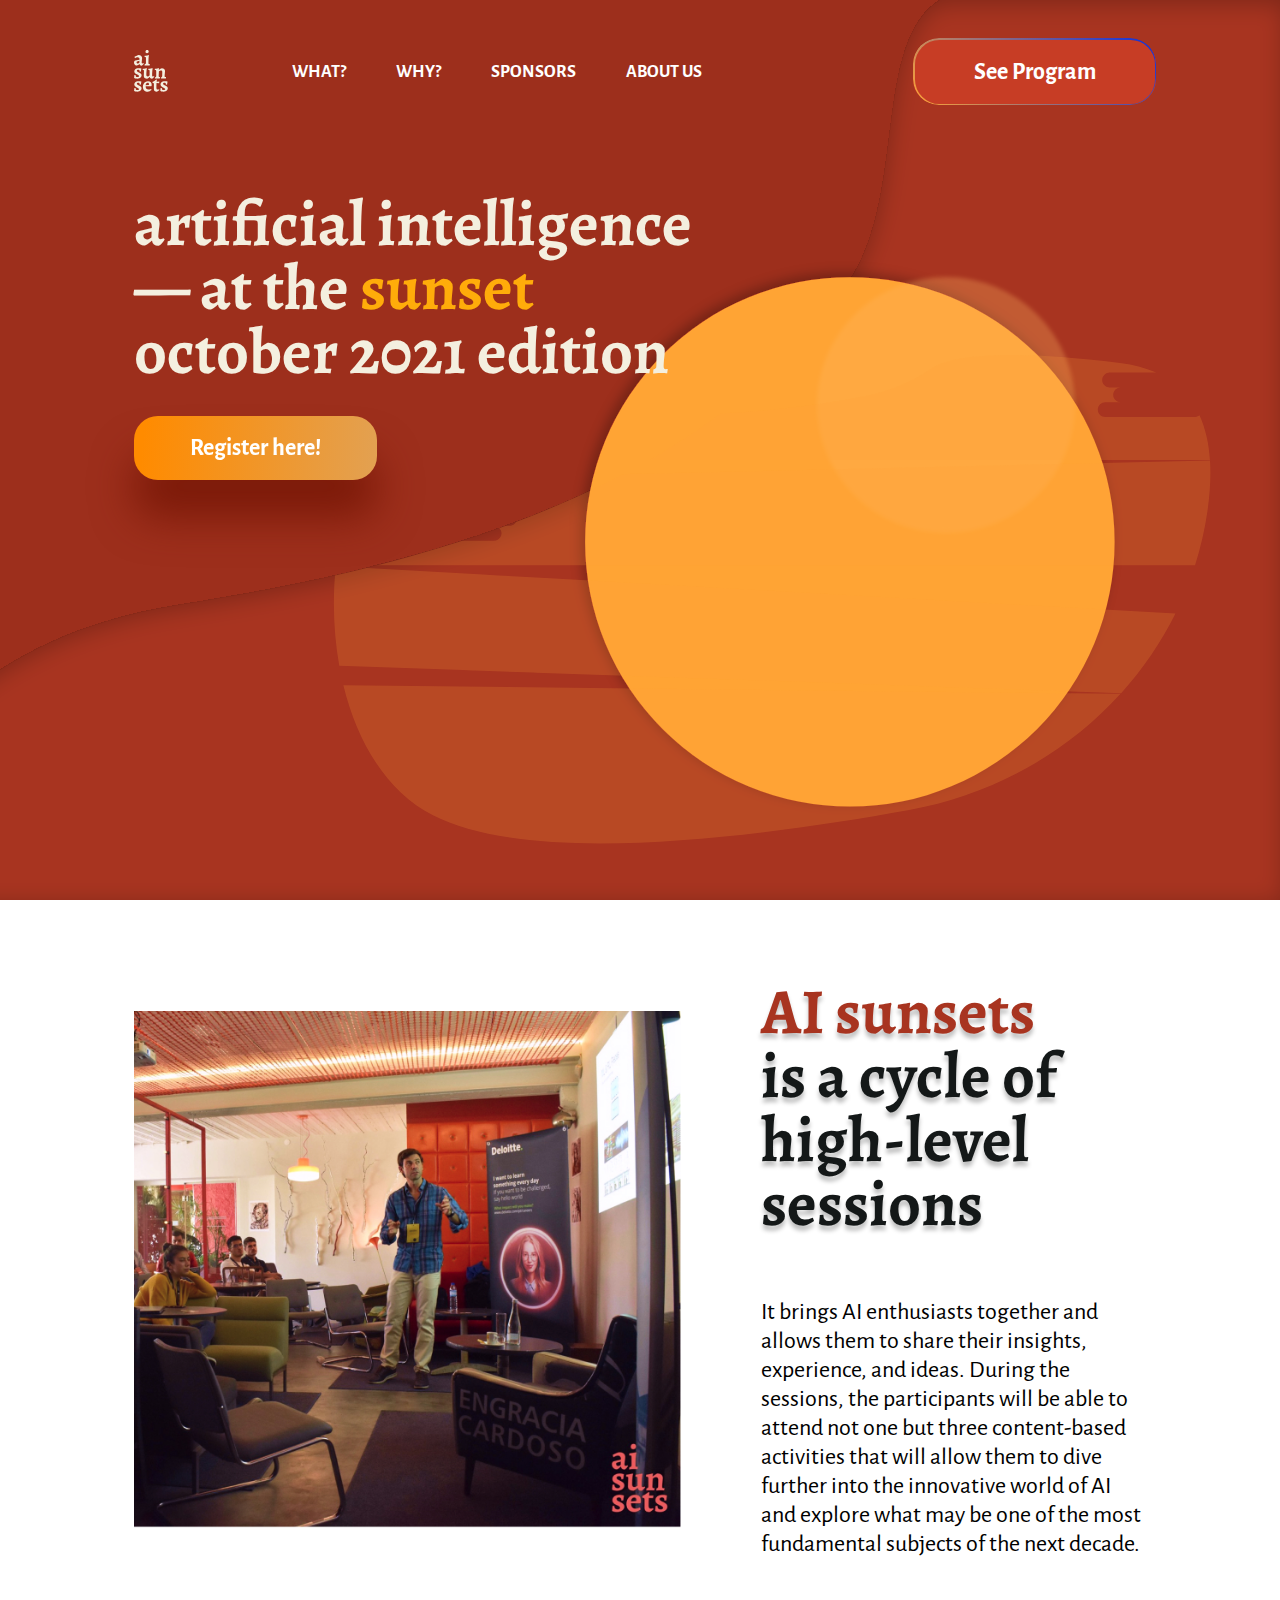
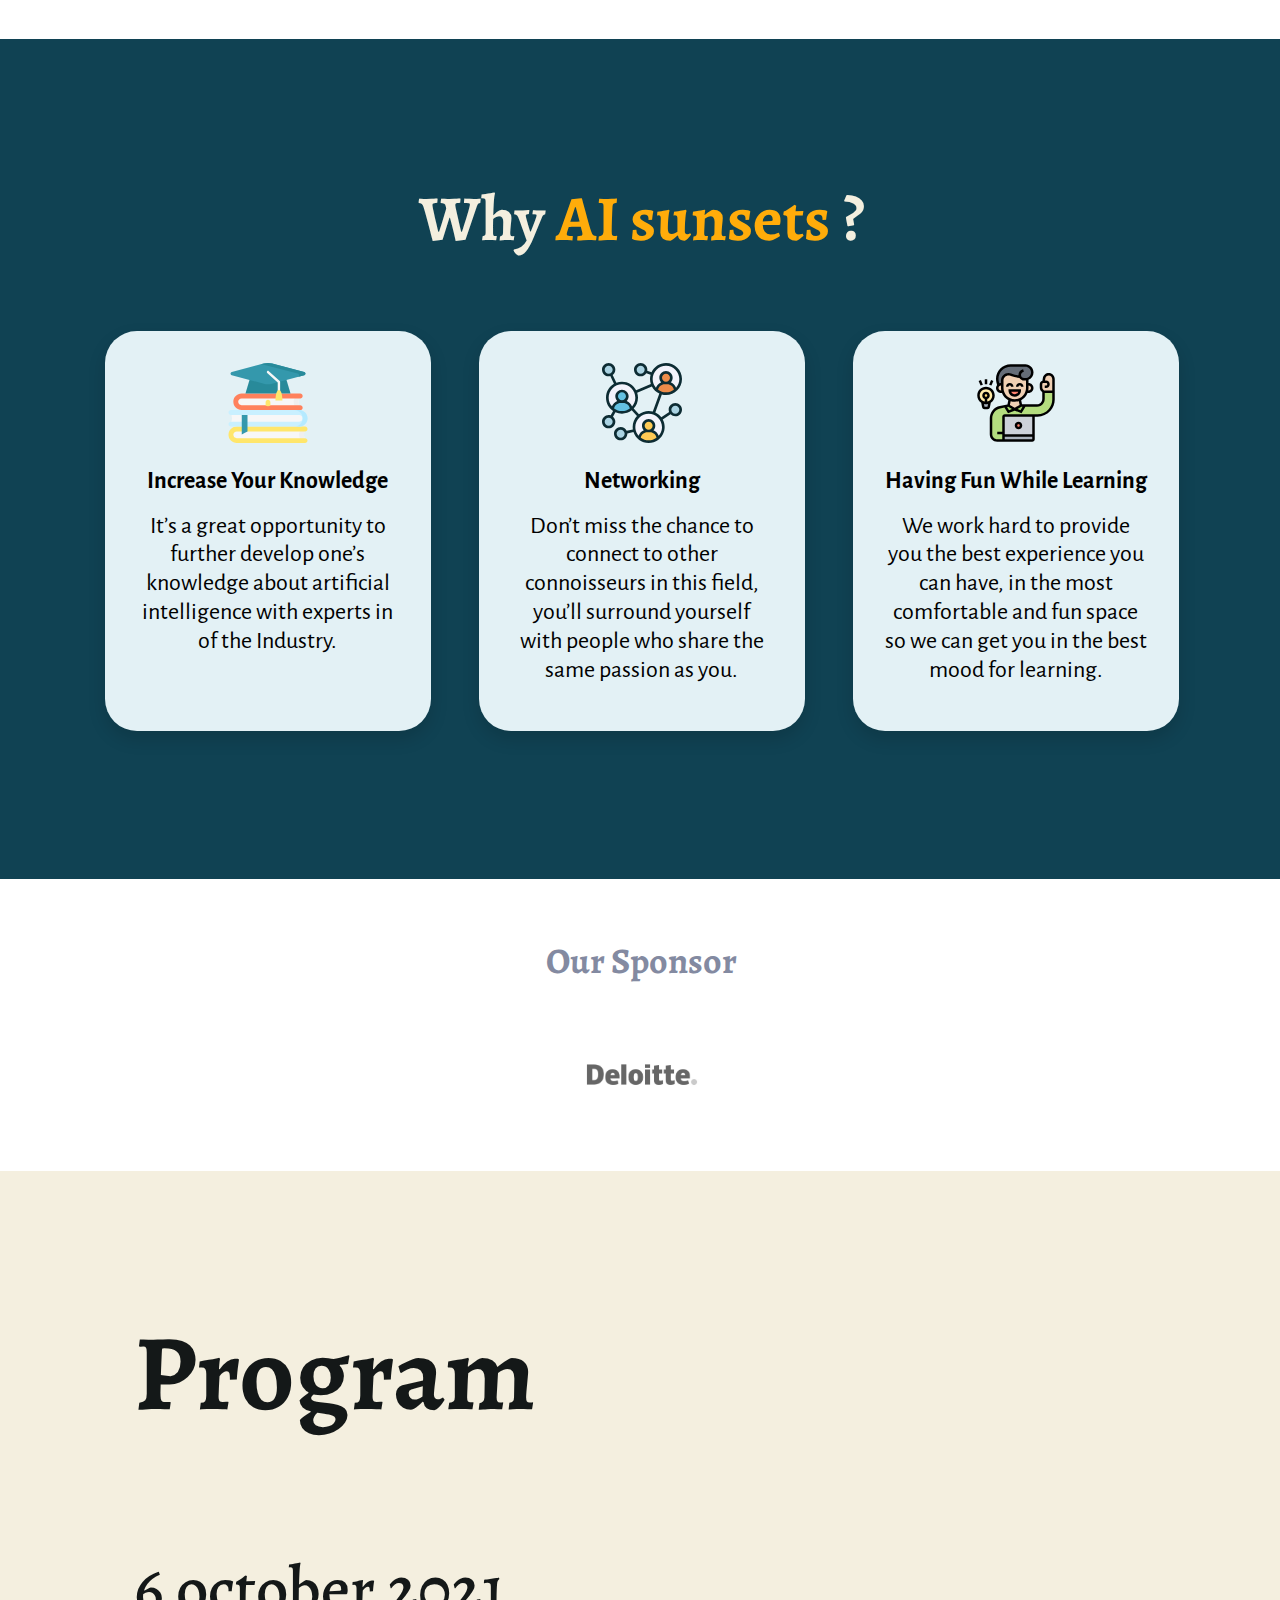
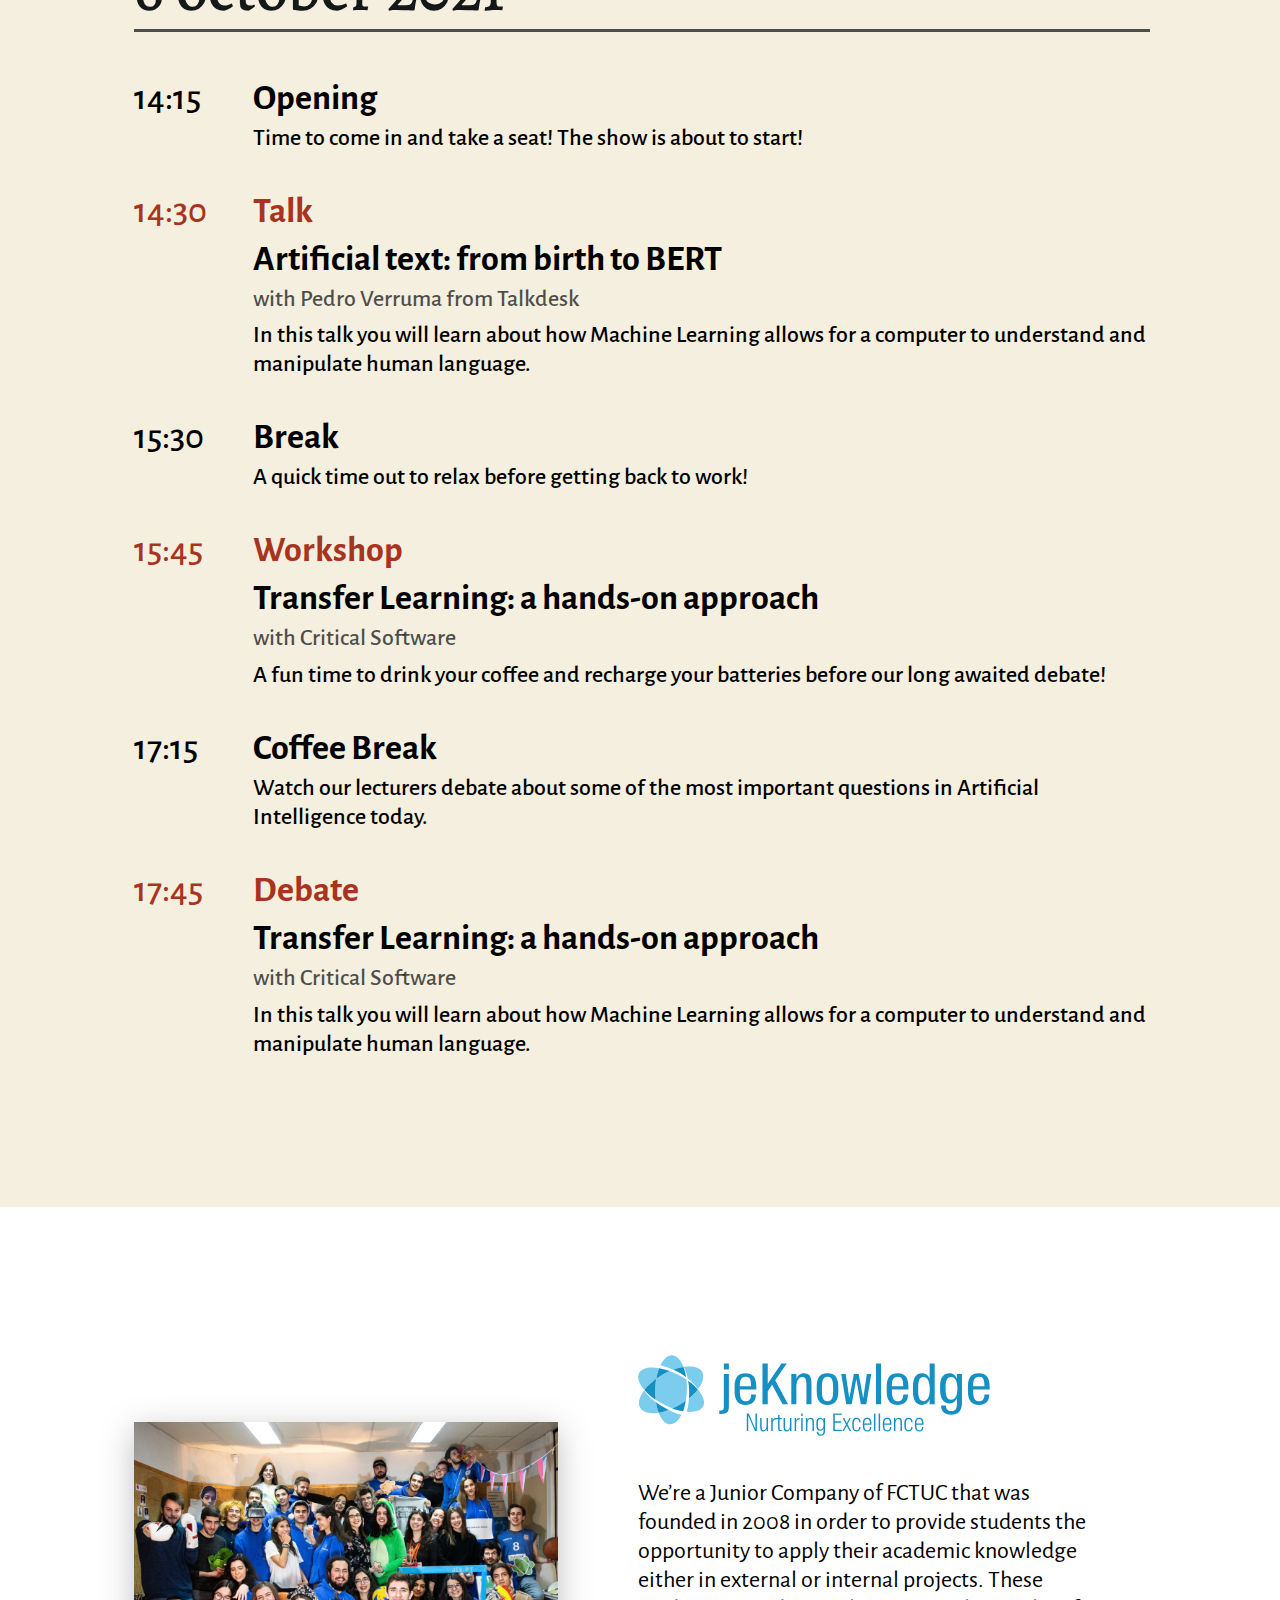
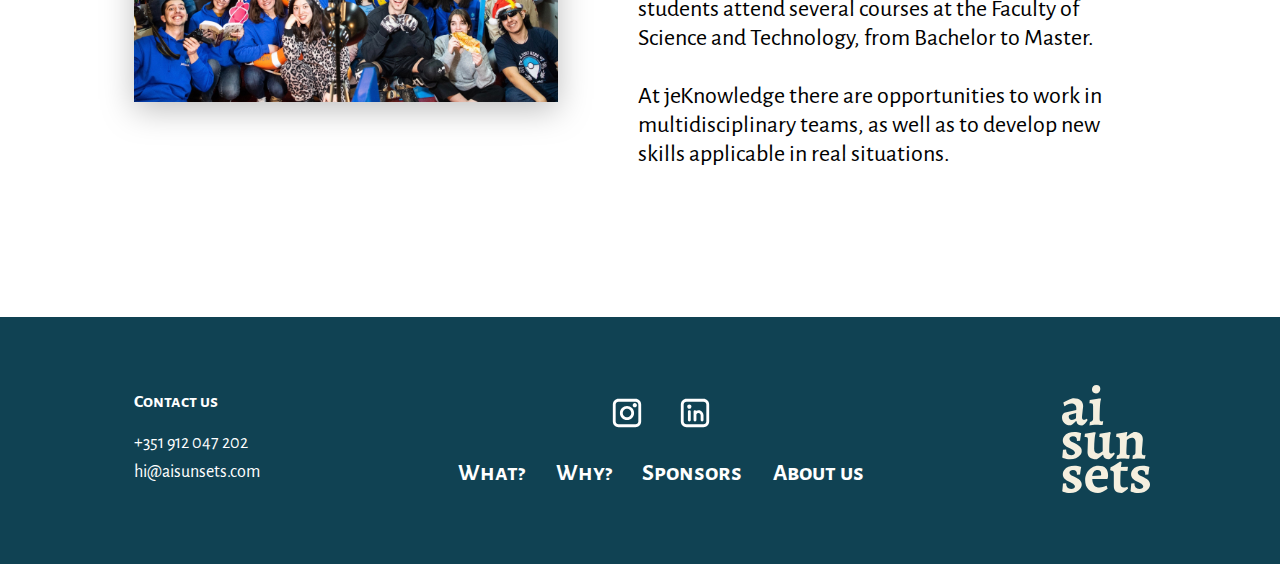
==== home.html @ b2224a2a "teste" ====
<!DOCTYPE html>
<html lang="en">

<head>
  <meta charset="utf-8">
  <meta name="viewport" content="width=device-width, initial-scale=1.0">
  <link rel="preload" href="main.css" as="style">

  <link rel="stylesheet" href="wipeout.css">
  <link rel="stylesheet" href="main.css">
  <link rel="icon" href="assets\Logotipos\FavIcon.svg">
  <meta name="theme-color" content="#ffffff" />

  <!-- Primary Meta Tags -->
  <title>AI Sunsets</title>
  <meta name="title" content="AI Sunsets">
  <meta name="description" content="Talks at the sunset.">

  <!-- Open Graph / Facebook -->
  <meta property="og:type" content="website">
  <meta property="og:url" content="https://ai-sunsets.herokuapp.com/">
  <meta property="og:title" content="AI Sunsets">
  <meta property="og:description" content="AI sunsets is a cycle of
high-level sessions that
brings AI enthusiasts
together and allows them
to share their insights,
experience, and ideas.">
  <meta property="og:image" content="assets\images\meta.jpg">

  <!-- Twitter -->
  <meta property="twitter:card" content="summary_large_image">
  <meta property="twitter:url" content="https://ai-sunsets.herokuapp.com/">
  <meta property="twitter:title" content="AI Sunsets">
  <meta property="twitter:description" content="AI sunsets is a cycle of
high-level sessions that
brings AI enthusiasts
together and allows them
to share their insights,
experience, and ideas.">
  <meta property="twitter:image" content="assets\images\meta.jpg">

</head>

<body>
  <nav class="nav-base" id="my-nav-base">

    <a href="#initial-section" name="ai-sunsets-logo"> <img src="assets/Logotipos/NavLogo.svg" id="ai-logo"
        alt="ai sunsets logo" /></a>
    <ul class="nav-links">


      <li><a href="#what-section" class="nav-item what">WHAT?</a></li>
      <li><a href="#why-section" class="nav-item why">WHY?</a></li>
      <li><a href="#sponsors-section" class="nav-item sponsors">SPONSORS</a></li>
      <li><a href="#jek-section" class="nav-item jek">ABOUT US</a></li>
      <li><a href="#schedule-section" class="nav-item schedule">PROGRAM</a></li>
      <li><a href="register.html" class="nav-item tickets">GET TICKETS!</a></li>
    </ul>
    <div id="program-button-wrapper">

      <a href="#schedule-section" id="program-button">
        <p>See Program</p>
      </a>
    </div>

    <div class="burger">
      <div class="line line1"></div>
      <div class="line line2"></div>
      <div class="line line3"></div>
    </div>
  </nav>


  <section id="initial-section">
    <div class="section-container">

      <h1 id="hero-text">artificial intelligence <br>
        — at the <span> sunset</span><br>
        october 2021 edition</h1>

      <a href="register.html" id="tickets-button"><span>Register here!</span></a>
    </div>
  </section>
  <section id="what-section">
    <div class="section-container">

      <div class="what-column" id="what-photo-column">
        <img id="what-photo" src="assets\Photos\Photo01.jpg" alt="A talk in a past edition.">
      </div>
      <div class="what-column" id="what-text-column">
        <h1><span>AI sunsets</span> <br>is a cycle of <br>high-level <br>sessions
        </h1>
        <h2>
          It brings AI enthusiasts together and allows them to share their insights, experience, and ideas.
          During the sessions, the participants will be able to attend not one but three content-based activities that
          will allow them to dive further into the innovative world of AI and explore what may be one of the most
          fundamental subjects of the next decade.
        </h2>
      </div>
    </div>
    <div></div>
  </section>
  <section id="why-section">
    <div class="section-container">

      <h1>Why <span>
          <div id="break"> </div>AI sunsets
        </span>?
      </h1>

      <div id="cards-container">

        <div class="why-card">
          <img src="assets\Info Cards\education.svg" alt="education" />

          <h2 class="bold-h2">Increase Your Knowledge
          </h2>
          <h2>It’s a great opportunity to further develop one’s knowledge about artificial intelligence with experts in
            of
            the Industry.</h2>

        </div>
        <div class="why-card">
          <img src="assets\Info Cards\networking.svg" alt="networking" />
          <h2 class="bold-h2">Networking
          </h2>
          <h2>Don’t miss the chance to connect to other connoisseurs in this field, you’ll surround yourself with people
            who share the same passion as you.</h2>
        </div>
        <div class="why-card">
          <img src="assets\Info Cards\learning.svg" alt="learning" />
          <h2 class="bold-h2">Having Fun While Learning
          </h2>
          <h2>We work hard to provide you the best experience you can have, in the most comfortable and fun space so we
            can get you in the best mood for learning.</h2>
        </div>
      </div>
    </div>
  </section>
  <section id="sponsors-section">
    <div class="section-container">

      <h3>Our Sponsor</h3>


      <div id="partners-container">

        <a href=" " class="partner-logo">
          <img src="assets\images\sponsors\DeloitteNewLogo.jpg" alt="sponsor" />
        </a>


      </div>
    </div>


  </section>
  <section id="schedule-section">
    <div class="section-container">

      <h4>Program</h4>
      <h1>6 october 2021</h1>
      <hr class="new1">
      <div id="talks-workshops-container">
        <div id="talks-container" class="program-container">
          <div class="big-info-container">
            <div class="time-container">

              <h3 ><span class="dash">­—  </span>14:15</h3>
            </div>

            <div class="info-container">
              <h3>Opening</h3>
              
              <h2>Time to come in and take a seat! The show is about to start!</h2>
            </div>

          </div>
          <div class="big-info-container">
            <div class="time-container">

              <h3 class="red"><span class="dash">­—  </span>14:30</h3>
            </div>

            <div class="info-container">
              <h3 class="red">Talk</h3>

              <h3>Artificial text: from birth to BERT</h3>
              <h2 class="grey">with Pedro Verruma from Talkdesk</h2>

              <h2>In this talk you will learn about how Machine Learning allows for a computer to understand and
                manipulate human language.</h2>
            </div>

          </div>
          <div class="big-info-container">
            <div class="time-container">

              <h3 ><span class="dash">­—  </span>15:30</h3>
            </div>

            <div class="info-container">

              <h3>Break</h3>

              <h2>A quick time out to relax before getting back to work!
              </h2>
            </div>

          </div>
          <div class="big-info-container">
            <div class="time-container">

              <h3 class="red"><span class="dash">­—  </span>15:45</h3>
            </div>

            <div class="info-container">
              <h3 class="red">Workshop</h3>

              <h3>Transfer Learning: a hands-on approach</h3>
              <h2 class="grey">with Critical Software</h2>

              <h2>A fun time to drink your coffee and recharge your batteries before our long awaited debate!
              </h2>
            </div>

          </div>
          <div class="big-info-container">
            <div class="time-container">

              <h3 ><span class="dash">­—  </span>17:15</h3>
            </div>

            <div class="info-container">

              <h3>Coffee Break</h3>

              <h2>Watch our lecturers debate about some of the most important questions in Artificial Intelligence today. </h2>
            </div>

          </div>
          <div class="big-info-container">
            <div class="time-container">

              <h3 class="red"><span class="dash">­—  </span>17:45</h3>
            </div>

            <div class="info-container">
              <h3 class="red">Debate</h3>

              <h3>Transfer Learning: a hands-on approach</h3>
              <h2 class="grey">with Critical Software</h2>

              <h2>In this talk you will learn about how Machine Learning allows for a computer to understand and
                manipulate human language.</h2>
            </div>

          </div>
        </div>
      </div>
    </div>
  </section>

  <section id="jek-section">
    <div class="section-container">

      <div class="jek-column" id="jek-photo-column">
        <img id="jek-photo" src="assets\Photos\Photo02.jpg" alt="jeKnowledge team">
      </div>
      <div class="jek-column" id="jek-text-column">
        <a target="_blank" href="https://jeknowledge.pt/">
          <img id="jek-logo" src="assets\Logotipos\logo-jek.svg" alt="jeKnowledge logo">

        </a>

        <h2>
          We’re a Junior Company of FCTUC that was founded in 2008 in order to provide students the opportunity to apply
          their academic knowledge either in external or internal projects. These students attend several courses at the
          Faculty of Science and Technology, from Bachelor to Master.
          <br><br>At jeKnowledge there are opportunities to work in multidisciplinary teams, as well as to develop new
          skills applicable in real situations.
        </h2>
      </div>
    </div>
    <div></div>
  </section>
  <section id="footer-section">
    <div class="section-container">

      <div id="left-footer">
        <h6>Contact us</h6>
        <h2>+351 912 047 202<br>
          hi@aisunsets.com</h2>

      </div>
      <div id="middle-footer">
        <div id="social-row">
          <!--<img class="social-logo" src="assets\Logotipos\Twitter.svg" alt="twitter">
          <img class="social-logo" src="assets\Logotipos\Facebook.svg" alt="facebook">-->
          <a target="_blank" href="https://www.instagram.com/aisunsets/">
            <img class="social-logo" src="assets\Logotipos\Instagram.svg" alt="instagram">

          </a>
          <a target="_blank" href="https://www.linkedin.com/company/aisunsets/">

            <img class="social-logo" src="assets\Logotipos\Linkedin.svg" alt="linkedin">
          </a>

        </div>
        <div id="nav-row">

          <a href="#what-section" class="footer-item what">What?</a>
          <a href="#why-section" class="footer-item why">Why?</a>
          <a href="#sponsors-section" " class=" footer-item sponsors">Sponsors</a>
          <a href="#jek-section" class="footer-item jek">About us</a>

        </div>
      </div>
      <div id="right-footer">
        <a href="#initial-section" id="ai-logo-footer">

          <img id="ai-logo-big" src="assets\Logotipos\Logotype.svg" alt="ai sunsets logo">
        </a>

      </div>
    </div>
  </section>
  <h1></h1>
  <p> </p>
</body>
<script src="https://code.jquery.com/jquery-3.5.0.js"></script>

<script>
  document.addEventListener('DOMContentLoaded', nav)
  $(document).ready(function () {

    $(".what").click(function () {
      $('html, body').animate({
        scrollTop: $("#what-section").offset().top
      }, 1000);
    });
    $(".why").click(function () {
      $('html, body').animate({
        scrollTop: $("#why-section").offset().top
      }, 1000);
    });
    $("#program-button").click(function () {
      $('html, body').animate({
        scrollTop: $("#schedule-section").offset().top
      }, 1000);
    });

    $(".sponsors").click(function () {
      $('html, body').animate({
        scrollTop: $("#sponsors-section").offset().top - 48
      }, 1000);
    });
    $(".jek").click(function () {
      $('html, body').animate({
        scrollTop: $("#jek-section").offset().top
      }, 1000);
    });
    $(".schedule").click(function () {
      $('html, body').animate({
        scrollTop: $("#schedule-section").offset().top
      }, 1000);
    });
    $("#ai-logo-footer").click(function () {
      $('html, body').animate({
        scrollTop: $("#initial-section").offset().top
      }, 1000);
    });

  });


  function nav() {
    const burger = document.querySelector('.burger');
    const nav = document.querySelector('.nav-base');
    var navlinks = document.querySelector(".nav-links")
    var navitem = document.getElementsByClassName(".nav-item")
    //navlinks.style.transition = "none";
    $(document).ready(function () {

      $(".nav-item").click(function () {
        nav.classList.toggle('show');
      });
    });



    burger.addEventListener('click', () => {
      navlinks.style.transition = "transform 1s ease, opacity 0.5s ease-out";
      $(window).resize(function () {
        if (navlinks.style.transition != "none")
          navlinks.style.transition = "none";
        //resize just happened, pixels changed
      });
      nav.classList.toggle('show');


    })

  }


</script>

</html>
---- main.css ----
html {
    font-size: 16px;
    background-color: #9D2F1C;
    font-family: "AlegreyaSans-Regular";
    overflow-x: hidden;
}

@font-face {
    font-family: "AlegreyaSans-Bold";
    src:
    url("../assets/Alegreya_Sans/AlegreyaSans-Bold.ttf") format("truetype");
    font-display: swap;
    /* Safari, Android, iOS */
}

@font-face {
    font-family: "AlegreyaSans-Regular";
    src: 
    url("../assets/Alegreya_Sans/AlegreyaSans-Regular.ttf") format("truetype");
    font-display: swap;
    /* Safari, Android, iOS */
}

@font-face {
    font-family: "AlegreyaSans-Medium";
    src: 
    url("../assets/Alegreya_Sans/AlegreyaSans-Medium.ttf") format("truetype");
    /* Safari, Android, iOS */
    font-display: swap;
}
@font-face {
    font-family: "Alegreya-Medium";
    src:
    url("../assets/Alegreya/Alegreya-Medium.ttf") format("truetype");
    /* Safari, Android, iOS */
    font-display: swap;
}
@font-face {
    font-family: "Alegreya-Regular";
    src:
    url("../assets/Alegreya/Alegreya-Regular.ttf") format("truetype");
    font-display: swap;
    /* Safari, Android, iOS */
}

@font-face {
    font-family: "Alegreya-Bold";
    src:
    url("../assets/Alegreya/Alegreya-Bold.ttf") format("truetype");
    /* Safari, Android, iOS */
    font-display: swap;
}

@font-face {
    font-family: "AlegreyaSansSC-Bold";
    src:
    url("../assets/Alegreya_Sans_SC/AlegreyaSansSC-Bold.ttf") format("truetype");
    /* Safari, Android, iOS */
    font-display: swap;
}

.section-container {
    padding: 148px 134px;
}

section {
    width: 100.3vw;
    ;
}

.nav-base {
    top: 40px;
    width: 100vw;
    position: absolute;
    display: flex;
    flex-direction: row;
    align-items: center;
    z-index: 3;
}

.nav-links {
    display: flex;
    flex-direction: row;
    align-items: center;
    justify-content: space-between;
    z-index: 3;
    width: 100%;
}

.nav-base .nav-links a {
    font-family: "AlegreyaSans-Bold";
    vertical-align: middle;
    font-size: 18px;
    text-decoration: none;
    color: #FFFFFF;
    width: max-content;
}

.nav-base a:hover {
    transition: all 0.5s ease-out;
}

.show-later {
    display: none;
}

#ai-logo {
    margin-left: 134px;
    position: relative;
    margin-right: 124px;
    width: 34px;
}

.burger {
    display: none;
    cursor: pointer;
}

.nav-item {
    margin-right: 16px;
    vertical-align: middle;
    pointer-events: auto;
    position: relative;
    transition: opacity 200ms;
}

.nav-item::before {
    content: "";
    width: 120%;
    height: 100%;
    position: absolute;
    top: 12px;
    left: -10%;
    right: 0;
    bottom: 0;
    margin: 0 auto;
    border-bottom: 3px solid #E69E48;
    transform: scale(0);
    transition: transform 200ms ease-out;
    transform-origin: bottom;
    box-sizing: border-box;
}

.nav-item:hover::before {
    transform: scale(1);
    box-sizing: border-box;
}

.line {
    height: 3px;
    width: 24px;
    margin: 4px 0 0 0;
    background: #ffffff;
    transition: transform .5s ease, opacity .5s ease;
}

.nav-base.show .line1 {
    transform: translate(-12px) rotate(45deg) translate(11px);
}

.nav-base.show .line2 {
    opacity: 0;
}

.nav-base.show .line3 {
    transform: translate(-12px) rotate(-45deg) translate(10px);
}

.nav-base.show .nav-links {
    transform: translateX(0%);
    opacity: 1;
}

#program-button {
    margin-right: 124px;
    position: relative;
    color: #FFFFFF;
    font-size: 24px;
    text-decoration: none;
    text-align: center;
    top: 0px;
    width: 243px;
    height: 64px;
    background-color: #C73D25;
    border-radius: 24px;
    display: flex;
    justify-content: center;
    font-family: "AlegreyaSans-Bold";
    transition: background .5s ease-out;
    align-items: center;
    z-index: 1;
}

#program-button::before {
    content: "";
    position: absolute;
    z-index: 0;
    width: 240px;
    height: 64px;
    top: -2px;
    left: 0;
    right: 0px;
    bottom: 0;
    border-radius: 26px;
    padding: 1.5px;
    background: linear-gradient(45deg, #FFA335, #0E2FDD);
    -webkit-mask: linear-gradient(#fff 0 0) content-box, linear-gradient(#fff 0 0);
    -webkit-mask-composite: destination-out;
    mask-composite: exclude;
}

#program-button:hover::before {
    box-shadow: 0px 12px 18px rgba(0, 0, 0, 0.24);
    padding: 2px;
    background: #E8D5D1;
}

#program-button:hover {
    background-color: #FFA335;
    box-shadow: 0px 12px 18px rgba(0, 0, 0, 0.24);
    transition: background .5s ease-out;
}

#program-button-wrapper {
    display: flex;
    justify-content: flex-end;
    width: 100%;
}

.schedule, .tickets {
    display: none;
}

/* ---------------------------------------------------------------------------------------------SECTION 1-----------------------------------------------------------------*/

#initial-section {
    height: 100vh;
    background-image: url("assets/images/background.svg");
    background-position: right;
    /* Center the image */
    background-repeat: no-repeat;
    /* Do not repeat the image */
    background-size: cover;
    /* Resize the background image to cover the entire container */
}

#initial-section .section-container {
    display: flex;
    padding-top: 0;
    flex-direction: column;
}

h1 {
    font-family: "Alegreya-Bold";
    font-size: 64px;
    color: #F4EFDF;
}

h1#hero-text {
    padding-top: 192px;
}

h1#hero-text span {
    color: #FFAC0A;
}

#tickets-button {
    margin-top: 32px;
    width: 243px;
    height: 64px;
    font-size: 24px;
    background: linear-gradient(94.81deg, #FF8B00 4.26%, #DEA45E 114.28%);
    /* Green */
    box-shadow: 0px 38px 42px #7C1A09;
    border-radius: 24px;
    text-decoration: none;
    text-align: center;
    display: flex;
    justify-content: center;
    font-family: "AlegreyaSans-Bold";
    position: relative;
    -webkit-backface-visibility: hidden;
    align-items: center;
}

#tickets-button:after {
    position: absolute;
    content: '';
    top: 0;
    left: 0;
    width: 100%;
    height: 100%;
    border-radius: 24px;
    background: linear-gradient(94.81deg, #0276E1 4.26%, #5ED6DE 114.28%);
    transition: opacity 0.5s ease-out;
    z-index: 1;
    opacity: 0;
}

#tickets-button:hover:after {
    opacity: 1;
}

#tickets-button span {
    position: relative;
    text-align: center;
    color: #FFFFFF;
    z-index: 2;
}

#break {
    display: none;
}

/* ---------------------------------------------------------------------------------------------SECTION 2-----------------------------------------------------------------*/

#what-section {
    background-color: #FFFFFF;
    display: flex;
    justify-content: center;
}

#what-section .section-container {
    display: flex;
    padding-top: 80px;
    padding-bottom: 80px;
    flex-direction: row;
    justify-content: space-evenly;
}

.what-column {
    display: flex;
    flex-direction: column;
    justify-content: center;
}

#what-photo-column {
    margin-right: 80px;
}

#what-photo {
    width: 100%;
}

.what-column h1 {
    color: #141818;
    text-shadow: 0px 5px 4px rgba(0, 0, 0, 0.25);
}

.what-column h1 span {
    color: #A83420;
}

h2 {
    font-size: 24px;
    line-height: 28.96px;
}

.what-column h2 {
    max-width: 454px;
    margin-top: 62px;
}

/* ---------------------------------------------------------------------------------------------SECTION 3-----------------------------------------------------------------*/

#why-section {
    background-color: #104253;
}

#why-section .section-container {
    display: flex;
    flex-direction: column;
    justify-content: center;
    align-items: center;
}

#why-section h1 span {
    color: #FFAC0A;
}

#cards-container {
    padding-top: 80px;
    display: grid;
    justify-items: center;
    pointer-events: none;
    grid-template-columns: 326px 326px 326px;
    grid-template-rows: 400px;
    ;
    column-gap: 48px;
}

.why-card {
    background: #E3F1F5;
    box-shadow: 0px 8px 18px rgba(0, 0, 0, 0.14);
    border-radius: 32px;
    pointer-events: auto;
    transition: transform .6s ease-out, background 1s ease-out;
    -webkit-transition: transform .6s ease-out, background 1s ease-out;
    display: flex;
    flex-direction: column;
    align-items: center;
    padding: 32px;
}

.why-card img {
    width: 80px;
}

.why-card:hover {
    transform: translate(0, -13px);
    transition: transform .6s ease-out, background 1s ease-out;
    -webkit-transition: transform .6s ease-out, background 1s ease-out;
}

#cards-container:hover>.why-card:not(:hover) {
    transition: transform .6s ease-out, background 1s ease-out;
    -webkit-transition: transform .6s ease-out, background 1s ease-out;
    background: linear-gradient(210.29deg, rgba(255, 255, 255, 0.54) 2.18%, rgba(255, 255, 255, 0.135) 99.05%);
    backdrop-filter: blur(100px);
}

.bold-h2 {
    font-family: "AlegreyaSans-Bold";
    padding-top: 24px;
    padding-bottom: 16px;
}

.why-card h2 {
    text-align: center;
}

/* ---------------------------------------------------------------------------------------------SECTION 4-----------------------------------------------------------------*/

#sponsors-section {
    /*height: 20.625rem;*/
    background-color: #FFFFFF;
}

#sponsors-section .section-container {
    /*height: 20.625rem;*/
    display: flex;
    flex-direction: column;
    align-items: center;
    color: #838AA1;
    padding: 64px;
}

h3 {
    font-family: "Alegreya-Bold";
    font-size: 36px;
}

#partners-container {
    padding-top: 64px;
    display: grid;
    justify-items: center;
    grid-template-columns: repeat(auto-fit, minmax(128px, 1fr));
    grid-gap: 16px;
    width: 100%;
}

.partner-logo {
    display: flex;
    justify-content: center;
    align-items: center;
    align-self: center;
    justify-self: center;
    height: 64px;
    max-width: 112px;
    filter: grayscale(100%) opacity(60%);
    transition: all .4s ease-in-out;
}
.partner-logo img{
    width: 150px;
    }
.partner-logo:hover {
    filter: grayscale(0%) opacity(100%);
    transition: all .4s ease-in-out;
}

/* ---------------------------------------------------------------------------------------------SECTION 5-----------------------------------------------------------------*/

#schedule-section {
    /*min-height: 77.25rem;*/
    background-color: #F4EFDF;
}

#schedule-section .section-container {
    display: flex;
    flex-direction: column;
}

#schedule-section h4 {
    font-size: 108px;
    font-family: "Alegreya-Bold";
    color: #141818;
}

#schedule-section h1 {
    color: #141818;
    margin-top: 130px;
    font-family: "Alegreya-Medium";

}



.program-container {
    display: flex;
    flex-direction: column;
    justify-content: space-between;
}

.info-container {
    display: flex;
    flex-direction: column;
    width: 100%;
}

.big-info-container {
    margin-top:40px;
    height: fit-content;
    display: flex;
    flex-direction: row;
    width: 100%;
}



.time-container{
    width: 135px;
}


.info-container h3.red {
    margin-bottom: 12px;
}
.time-container h3{
    font-family: "AlegreyaSans-Medium";

}
hr {
    border: 0;
    clear:both;
    display:block;
    width: 100%;               
    background-color: rgba(20, 24, 24, 0.75);
    height: 3px;
  }
  .dash{
    display: none;
}

h5 {
    font-size: 48px;
    font-family: "AlegreyaSans-Bold";
    padding-bottom: 8px;
}

.info-container h3 {
    font-family: "AlegreyaSans-Bold";
}

.info-container h2 {
    padding: 0;
    font-family: "AlegreyaSans-Medium";
    padding-top: 8px;
}
.red {
    color: #A83420;
}

.orange {
    color: #F48F12;
}

.grey {
    color: rgba(20, 24, 24, 0.75);}



.learn-more {
    width: 112px;
    height: 30px;
    font-family: "AlegreyaSans-Bold";
    border: none;
    font-size: 14px;
    text-align: center;
    display: flex;
    align-items: center;
    justify-content: center;
    background: #A83420;
    border-radius: 24px;
    text-decoration: none;
    color: #FFFFFF;
    cursor: pointer;
    margin-top: 20px;
    transition: all .3s ease-in-out;
}

.learn-more:hover {
    transition: all .45s ease-in-out;
    box-shadow: 0px 4px 4px rgba(0, 0, 0, 0.25);
}

.more {
    opacity: 0;
    position: absolute;
    padding-top: 20px;
    ;
    max-width: 337px;
    pointer-events: none;
}

.orange.learn-more {
    background: #F48F12;
}

/* ---------------------------------------------------------------------------------------------SECTION 6-----------------------------------------------------------------*/

#jek-section {
    min-height: 672px;
    background-color: #FFFFFF;
}

#jek-section .section-container {
    display: flex;
    flex-direction: row;
    justify-content: space-evenly;
}

#jek-section .section-container :nth-child(1) {
    margin-right: 80px;
}

.jek-column {
    display: flex;
    flex-direction: column;
    justify-content: center;
}

#jek-photo {
    width: 100%;
    filter: drop-shadow(0px 8px 16px rgba(0, 0, 0, 0.25));
}

.jek-column h2 {
    max-width: 466px;
    margin-top: 40px;
}

#jek-logo {
    width: 352px;
}

/* --------------------------------------------------------------------------------------------FOOTER SECTION-----------------------------------------------------------------*/

#footer-section {
    min-height: 128px;
    background-color: #104253;
}

#footer-section .section-container {
    display: flex;
    flex-direction: row;
    justify-content: space-between;
    padding-top: 68px;
    padding-bottom: 68px;
    align-items: center;

}

h6 {
    color: #FFFFFF;
    font-family: "AlegreyaSansSC-Bold";
    font-size: 18px;
}

#left-footer h2 {
    padding-top: 18px;
    color: #FFFFFF;
    font-size: 18px;
}

#middle-footer {
    display: flex;
    flex-direction: column;
    width: 50%;
    align-items: center;
    justify-content: center;
}

#ai-logo-big {
    width: 88px;
}

#social-row {
    display: flex;
    justify-content: space-between;
    width: 20%;
}

#nav-row {
    display: flex;
    justify-content: space-between;
    width: 80%;
}

#nav-row a {
    color: #FFFFFF;
    font-size: 24px;
    font-family: "AlegreyaSansSC-Bold";
    text-decoration: none;
    padding-top: 28px
}

.footer-item {
    pointer-events: auto;
    position: relative;
    transition: opacity 200ms;
}

.footer-item::before {
    content: "";
    width: 120%;
    height: 100%;
    position: absolute;
    top: 14px;
    left: -10%;
    right: 0;
    bottom: 0;
    margin: 0 auto;
    border-bottom: 3px solid #ffffff;
    transform: scale(0);
    transition: transform 200ms ease-out;
    transform-origin: bottom;
    box-sizing: border-box;
}

.footer-item:hover::before {
    transform: scale(1);
    box-sizing: border-box;
}

@media screen and (max-width: 1150px) {
    #cards-container {
        column-gap: 20px;
    }
}

@media screen and (max-width: 1120px) {
    .section-container {
        padding: 148px 74px;
    }
    .burger {
        padding: 0;
        padding-right: 54px;
        margin-left: auto;
        display: block;
        z-index: 5;
    }
    #program-button-wrapper {
        display: none;
    }
    #ai-logo {
        margin: 0;
        margin-left: 34px;
    }
    .nav-links {
        position: fixed;
        z-index: 4;
        top: 0;
        height: 100vh;
        width: 100vw;
        flex-direction: column;
        align-items: flex-start;
        justify-content: center;
        background-color: #9D2F1C;
        background-image: url("assets/images/background-menu-mobile.svg");
        background-position: right;
        /* Center the image */
        background-repeat: no-repeat;
        /* Do not repeat the image */
        background-size: cover;
        /* Resize the background image to cover the entire container */
        transform: translateX(100%);
        padding: 0;
        padding-left: 46px;
        margin: 0px;
        text-align: center;
    }
    .nav-base {
        top: 0px;
        position: fixed;
        height: 60px;
        background: rgba(157, 47, 28, 0.85);
    }
    .nav-item, .show-later {
        margin: 0;
        text-align: left;
    }
    .nav-base .nav-links a {
        font-size: 36px;
        width: auto;
    }
    .nav-base .nav-links li {
        margin-bottom: 32px;
    }
    .nav-base .nav-links {
        opacity: 0;
    }
    .schedule, .tickets {
        display: block;
    }
    .nav-item::before {
        display: none;
    }
    .nav-base .nav-links a:hover {
        color: #FFA434;
    }
    #initial-section .section-container {
        padding-top: 0;
    }
    #what-section .section-container {
        flex-direction: column;
    }
    h1#hero-text {
        font-size: 48px;
    }
    #what-photo-column {
        -webkit-box-ordinal-group: 2;
        -moz-box-ordinal-group: 2;
        -ms-flex-order: 2;
        -webkit-order: 2;
        order: 2;
        padding: 0;
        margin-right: 0;
    }
    #what-text-column {
        padding-bottom: 36px;
        -webkit-box-ordinal-group: 1;
        -moz-box-ordinal-group: 1;
        -ms-flex-order: 1;
        -webkit-order: 1;
        order: 1;
    }
    .what-column h2 {
        max-width: 100%;
    }
    #jek-section .section-container {
        flex-direction: column;
    }
    #jek-section .section-container :nth-child(1) {
        margin-right: 0;
    }
    
        
    .jek-column h2 {
        max-width: 100%;
        font-size: 24px;
    }
    #jek-photo-column {
        -webkit-box-ordinal-group: 2;
        -moz-box-ordinal-group: 2;
        -ms-flex-order: 2;
        -webkit-order: 2;
        order: 2;
        padding: 0;
        margin-right: 0;
    }
    #jek-text-column {
        padding-bottom: 36px;
        -webkit-box-ordinal-group: 1;
        -moz-box-ordinal-group: 1;
        -ms-flex-order: 1;
        -webkit-order: 1;
        order: 1;
    }
    .jek-column {
        margin-right: 0;
    }
    .program-container {
        flex-direction: column;
    }
    #cards-container {
        grid-template-rows: 441px 441px 441px;
        grid-template-columns: 296px;
        row-gap: 64px;
    }
    #cards-container h2 {
        font-size: 22.5px;
        line-height: 27px;
    }
    #nav-row {
        display: none;
        ;
    }
    #footer-section .section-container {
        flex-direction: column-reverse;
        text-align: center;
        background: linear-gradient(180deg, #151032 0%, #180F16 100%);
    }
    #middle-footer {
        width: 100%;
        margin-top: 32px;
        margin-bottom: 32px;
    }
    #ai-logo-big {
        width: 54px;
    }
    #why-section h1 {
        align-self: baseline;
    }
    #break {
        display: block;
    }
}

@media screen and (max-width: 900px) {
    .section-container {
        padding: 82px 32px;
    }
    .burger {
        padding: 0;
        padding-right: 34px;
    }
    .nav-base {
        height: 48px;
    }
    #what-section .section-container {
        flex-direction: column;
    }
    .why-card {
        padding: 38.4px;
    }
    h1#hero-text {
        padding-top: 97px;
        font-size: 36px;
    }
    #ai-logo {
        width: 28px;
    }
    #tickets-button {
        width: 160px;
        height: 42.14px;
        font-size: 16px;
    }
    h1 {
        font-size: 48px;
    }
    .what-column h2 {
        margin-top: 42px;
        font-size: 18px;
        line-height: 21.8px;
    }
    .why-card {
        padding: 34px;
    }
    #schedule-section h4 {
        font-size: 48px;
    }
    #schedule-section h1 {
        font-size: 32px;
        margin-top: 65px;
    }
  .dash{
      display: inline-block;
      margin-right: 8px;
  }
    .info-container {
        padding-top: 22px;
    }
    h5 {
        font-size: 36px;
    }
    .info-container h3, .time-container h3 {
        font-size: 24px;
    }
    .info-container h2 {
        font-size: 18px;
        line-height: 21.6px;
    }
    
    .big-info-container {
        flex-direction: column;
    }
    #jek-logo {
        width: 251px;
    }
    .jek-column h2 {
        font-size: 18px;
        line-height: 21.6px;
    }
    #partners-container {
        grid-template-columns: repeat(auto-fit, minmax(70px, 1fr));
        padding-top: 35px;
    }
    .partner-logo {
        filter: grayscale(0%) opacity(100%);
    }
    .partner-logo img {
        max-width: 120px;
    }
    #sponsors-section .section-container {
        padding: 34px;
    }
    #social-row {
        width: 30%;
    }
}

@media screen and (max-width: 900px) {
    #initial-section {
        background-image: url("assets/images/background-mobile.svg");
        background-color: #ffffff;
        height: 125vh;
        background-position: bottom right;
        /* Center the image */
    }
}
---- wipeout.css ----
html, body, div, span, applet, object, iframe,
h1, h2, h3, h4, h5, h6, p, blockquote, pre,
a, abbr, acronym, address, big, cite, code,
del, dfn, em, img, ins, kbd, q, s, samp,
small, strike, strong, sub, sup, tt, var,
b, u, i, center,
dl, dt, dd, ol, ul, li,
fieldset, form, label, legend,
table, caption, tbody, tfoot, thead, tr, th, td,
article, aside, canvas, details, embed, 
figure, figcaption, footer, header, hgroup, 
menu, nav, output, ruby, section, summary,
time, mark, audio, video {
	margin: 0;
	padding: 0;
	border: 0;
	font-size: 100%;
	font: inherit;
	vertical-align: baseline;
}
/* HTML5 display-role reset for older browsers */
article, aside, details, figcaption, figure, 
footer, header, hgroup, menu, nav, section {
	display: block;
}
body {
	line-height: 1;
}
ol, ul {
	list-style: none;
}
blockquote, q {
	quotes: none;
}
blockquote:before, blockquote:after,
q:before, q:after {
	content: '';
	content: none;
}
table {
	border-collapse: collapse;
	border-spacing: 0;
}
---- main.css ----
html {
    font-size: 16px;
    background-color: #9D2F1C;
    font-family: "AlegreyaSans-Regular";
    overflow-x: hidden;
}

@font-face {
    font-family: "AlegreyaSans-Bold";
    src:
    url("../assets/Alegreya_Sans/AlegreyaSans-Bold.ttf") format("truetype");
    font-display: swap;
    /* Safari, Android, iOS */
}

@font-face {
    font-family: "AlegreyaSans-Regular";
    src: 
    url("../assets/Alegreya_Sans/AlegreyaSans-Regular.ttf") format("truetype");
    font-display: swap;
    /* Safari, Android, iOS */
}

@font-face {
    font-family: "AlegreyaSans-Medium";
    src: 
    url("../assets/Alegreya_Sans/AlegreyaSans-Medium.ttf") format("truetype");
    /* Safari, Android, iOS */
    font-display: swap;
}
@font-face {
    font-family: "Alegreya-Medium";
    src:
    url("../assets/Alegreya/Alegreya-Medium.ttf") format("truetype");
    /* Safari, Android, iOS */
    font-display: swap;
}
@font-face {
    font-family: "Alegreya-Regular";
    src:
    url("../assets/Alegreya/Alegreya-Regular.ttf") format("truetype");
    font-display: swap;
    /* Safari, Android, iOS */
}

@font-face {
    font-family: "Alegreya-Bold";
    src:
    url("../assets/Alegreya/Alegreya-Bold.ttf") format("truetype");
    /* Safari, Android, iOS */
    font-display: swap;
}

@font-face {
    font-family: "AlegreyaSansSC-Bold";
    src:
    url("../assets/Alegreya_Sans_SC/AlegreyaSansSC-Bold.ttf") format("truetype");
    /* Safari, Android, iOS */
    font-display: swap;
}

.section-container {
    padding: 148px 134px;
}

section {
    width: 100.3vw;
    ;
}

.nav-base {
    top: 40px;
    width: 100vw;
    position: absolute;
    display: flex;
    flex-direction: row;
    align-items: center;
    z-index: 3;
}

.nav-links {
    display: flex;
    flex-direction: row;
    align-items: center;
    justify-content: space-between;
    z-index: 3;
    width: 100%;
}

.nav-base .nav-links a {
    font-family: "AlegreyaSans-Bold";
    vertical-align: middle;
    font-size: 18px;
    text-decoration: none;
    color: #FFFFFF;
    width: max-content;
}

.nav-base a:hover {
    transition: all 0.5s ease-out;
}

.show-later {
    display: none;
}

#ai-logo {
    margin-left: 134px;
    position: relative;
    margin-right: 124px;
    width: 34px;
}

.burger {
    display: none;
    cursor: pointer;
}

.nav-item {
    margin-right: 16px;
    vertical-align: middle;
    pointer-events: auto;
    position: relative;
    transition: opacity 200ms;
}

.nav-item::before {
    content: "";
    width: 120%;
    height: 100%;
    position: absolute;
    top: 12px;
    left: -10%;
    right: 0;
    bottom: 0;
    margin: 0 auto;
    border-bottom: 3px solid #E69E48;
    transform: scale(0);
    transition: transform 200ms ease-out;
    transform-origin: bottom;
    box-sizing: border-box;
}

.nav-item:hover::before {
    transform: scale(1);
    box-sizing: border-box;
}

.line {
    height: 3px;
    width: 24px;
    margin: 4px 0 0 0;
    background: #ffffff;
    transition: transform .5s ease, opacity .5s ease;
}

.nav-base.show .line1 {
    transform: translate(-12px) rotate(45deg) translate(11px);
}

.nav-base.show .line2 {
    opacity: 0;
}

.nav-base.show .line3 {
    transform: translate(-12px) rotate(-45deg) translate(10px);
}

.nav-base.show .nav-links {
    transform: translateX(0%);
    opacity: 1;
}

#program-button {
    margin-right: 124px;
    position: relative;
    color: #FFFFFF;
    font-size: 24px;
    text-decoration: none;
    text-align: center;
    top: 0px;
    width: 243px;
    height: 64px;
    background-color: #C73D25;
    border-radius: 24px;
    display: flex;
    justify-content: center;
    font-family: "AlegreyaSans-Bold";
    transition: background .5s ease-out;
    align-items: center;
    z-index: 1;
}

#program-button::before {
    content: "";
    position: absolute;
    z-index: 0;
    width: 240px;
    height: 64px;
    top: -2px;
    left: 0;
    right: 0px;
    bottom: 0;
    border-radius: 26px;
    padding: 1.5px;
    background: linear-gradient(45deg, #FFA335, #0E2FDD);
    -webkit-mask: linear-gradient(#fff 0 0) content-box, linear-gradient(#fff 0 0);
    -webkit-mask-composite: destination-out;
    mask-composite: exclude;
}

#program-button:hover::before {
    box-shadow: 0px 12px 18px rgba(0, 0, 0, 0.24);
    padding: 2px;
    background: #E8D5D1;
}

#program-button:hover {
    background-color: #FFA335;
    box-shadow: 0px 12px 18px rgba(0, 0, 0, 0.24);
    transition: background .5s ease-out;
}

#program-button-wrapper {
    display: flex;
    justify-content: flex-end;
    width: 100%;
}

.schedule, .tickets {
    display: none;
}

/* ---------------------------------------------------------------------------------------------SECTION 1-----------------------------------------------------------------*/

#initial-section {
    height: 100vh;
    background-image: url("assets/images/background.svg");
    background-position: right;
    /* Center the image */
    background-repeat: no-repeat;
    /* Do not repeat the image */
    background-size: cover;
    /* Resize the background image to cover the entire container */
}

#initial-section .section-container {
    display: flex;
    padding-top: 0;
    flex-direction: column;
}

h1 {
    font-family: "Alegreya-Bold";
    font-size: 64px;
    color: #F4EFDF;
}

h1#hero-text {
    padding-top: 192px;
}

h1#hero-text span {
    color: #FFAC0A;
}

#tickets-button {
    margin-top: 32px;
    width: 243px;
    height: 64px;
    font-size: 24px;
    background: linear-gradient(94.81deg, #FF8B00 4.26%, #DEA45E 114.28%);
    /* Green */
    box-shadow: 0px 38px 42px #7C1A09;
    border-radius: 24px;
    text-decoration: none;
    text-align: center;
    display: flex;
    justify-content: center;
    font-family: "AlegreyaSans-Bold";
    position: relative;
    -webkit-backface-visibility: hidden;
    align-items: center;
}

#tickets-button:after {
    position: absolute;
    content: '';
    top: 0;
    left: 0;
    width: 100%;
    height: 100%;
    border-radius: 24px;
    background: linear-gradient(94.81deg, #0276E1 4.26%, #5ED6DE 114.28%);
    transition: opacity 0.5s ease-out;
    z-index: 1;
    opacity: 0;
}

#tickets-button:hover:after {
    opacity: 1;
}

#tickets-button span {
    position: relative;
    text-align: center;
    color: #FFFFFF;
    z-index: 2;
}

#break {
    display: none;
}

/* ---------------------------------------------------------------------------------------------SECTION 2-----------------------------------------------------------------*/

#what-section {
    background-color: #FFFFFF;
    display: flex;
    justify-content: center;
}

#what-section .section-container {
    display: flex;
    padding-top: 80px;
    padding-bottom: 80px;
    flex-direction: row;
    justify-content: space-evenly;
}

.what-column {
    display: flex;
    flex-direction: column;
    justify-content: center;
}

#what-photo-column {
    margin-right: 80px;
}

#what-photo {
    width: 100%;
}

.what-column h1 {
    color: #141818;
    text-shadow: 0px 5px 4px rgba(0, 0, 0, 0.25);
}

.what-column h1 span {
    color: #A83420;
}

h2 {
    font-size: 24px;
    line-height: 28.96px;
}

.what-column h2 {
    max-width: 454px;
    margin-top: 62px;
}

/* ---------------------------------------------------------------------------------------------SECTION 3-----------------------------------------------------------------*/

#why-section {
    background-color: #104253;
}

#why-section .section-container {
    display: flex;
    flex-direction: column;
    justify-content: center;
    align-items: center;
}

#why-section h1 span {
    color: #FFAC0A;
}

#cards-container {
    padding-top: 80px;
    display: grid;
    justify-items: center;
    pointer-events: none;
    grid-template-columns: 326px 326px 326px;
    grid-template-rows: 400px;
    ;
    column-gap: 48px;
}

.why-card {
    background: #E3F1F5;
    box-shadow: 0px 8px 18px rgba(0, 0, 0, 0.14);
    border-radius: 32px;
    pointer-events: auto;
    transition: transform .6s ease-out, background 1s ease-out;
    -webkit-transition: transform .6s ease-out, background 1s ease-out;
    display: flex;
    flex-direction: column;
    align-items: center;
    padding: 32px;
}

.why-card img {
    width: 80px;
}

.why-card:hover {
    transform: translate(0, -13px);
    transition: transform .6s ease-out, background 1s ease-out;
    -webkit-transition: transform .6s ease-out, background 1s ease-out;
}

#cards-container:hover>.why-card:not(:hover) {
    transition: transform .6s ease-out, background 1s ease-out;
    -webkit-transition: transform .6s ease-out, background 1s ease-out;
    background: linear-gradient(210.29deg, rgba(255, 255, 255, 0.54) 2.18%, rgba(255, 255, 255, 0.135) 99.05%);
    backdrop-filter: blur(100px);
}

.bold-h2 {
    font-family: "AlegreyaSans-Bold";
    padding-top: 24px;
    padding-bottom: 16px;
}

.why-card h2 {
    text-align: center;
}

/* ---------------------------------------------------------------------------------------------SECTION 4-----------------------------------------------------------------*/

#sponsors-section {
    /*height: 20.625rem;*/
    background-color: #FFFFFF;
}

#sponsors-section .section-container {
    /*height: 20.625rem;*/
    display: flex;
    flex-direction: column;
    align-items: center;
    color: #838AA1;
    padding: 64px;
}

h3 {
    font-family: "Alegreya-Bold";
    font-size: 36px;
}

#partners-container {
    padding-top: 64px;
    display: grid;
    justify-items: center;
    grid-template-columns: repeat(auto-fit, minmax(128px, 1fr));
    grid-gap: 16px;
    width: 100%;
}

.partner-logo {
    display: flex;
    justify-content: center;
    align-items: center;
    align-self: center;
    justify-self: center;
    height: 64px;
    max-width: 112px;
    filter: grayscale(100%) opacity(60%);
    transition: all .4s ease-in-out;
}
.partner-logo img{
    width: 150px;
    }
.partner-logo:hover {
    filter: grayscale(0%) opacity(100%);
    transition: all .4s ease-in-out;
}

/* ---------------------------------------------------------------------------------------------SECTION 5-----------------------------------------------------------------*/

#schedule-section {
    /*min-height: 77.25rem;*/
    background-color: #F4EFDF;
}

#schedule-section .section-container {
    display: flex;
    flex-direction: column;
}

#schedule-section h4 {
    font-size: 108px;
    font-family: "Alegreya-Bold";
    color: #141818;
}

#schedule-section h1 {
    color: #141818;
    margin-top: 130px;
    font-family: "Alegreya-Medium";

}



.program-container {
    display: flex;
    flex-direction: column;
    justify-content: space-between;
}

.info-container {
    display: flex;
    flex-direction: column;
    width: 100%;
}

.big-info-container {
    margin-top:40px;
    height: fit-content;
    display: flex;
    flex-direction: row;
    width: 100%;
}



.time-container{
    width: 135px;
}


.info-container h3.red {
    margin-bottom: 12px;
}
.time-container h3{
    font-family: "AlegreyaSans-Medium";

}
hr {
    border: 0;
    clear:both;
    display:block;
    width: 100%;               
    background-color: rgba(20, 24, 24, 0.75);
    height: 3px;
  }
  .dash{
    display: none;
}

h5 {
    font-size: 48px;
    font-family: "AlegreyaSans-Bold";
    padding-bottom: 8px;
}

.info-container h3 {
    font-family: "AlegreyaSans-Bold";
}

.info-container h2 {
    padding: 0;
    font-family: "AlegreyaSans-Medium";
    padding-top: 8px;
}
.red {
    color: #A83420;
}

.orange {
    color: #F48F12;
}

.grey {
    color: rgba(20, 24, 24, 0.75);}



.learn-more {
    width: 112px;
    height: 30px;
    font-family: "AlegreyaSans-Bold";
    border: none;
    font-size: 14px;
    text-align: center;
    display: flex;
    align-items: center;
    justify-content: center;
    background: #A83420;
    border-radius: 24px;
    text-decoration: none;
    color: #FFFFFF;
    cursor: pointer;
    margin-top: 20px;
    transition: all .3s ease-in-out;
}

.learn-more:hover {
    transition: all .45s ease-in-out;
    box-shadow: 0px 4px 4px rgba(0, 0, 0, 0.25);
}

.more {
    opacity: 0;
    position: absolute;
    padding-top: 20px;
    ;
    max-width: 337px;
    pointer-events: none;
}

.orange.learn-more {
    background: #F48F12;
}

/* ---------------------------------------------------------------------------------------------SECTION 6-----------------------------------------------------------------*/

#jek-section {
    min-height: 672px;
    background-color: #FFFFFF;
}

#jek-section .section-container {
    display: flex;
    flex-direction: row;
    justify-content: space-evenly;
}

#jek-section .section-container :nth-child(1) {
    margin-right: 80px;
}

.jek-column {
    display: flex;
    flex-direction: column;
    justify-content: center;
}

#jek-photo {
    width: 100%;
    filter: drop-shadow(0px 8px 16px rgba(0, 0, 0, 0.25));
}

.jek-column h2 {
    max-width: 466px;
    margin-top: 40px;
}

#jek-logo {
    width: 352px;
}

/* --------------------------------------------------------------------------------------------FOOTER SECTION-----------------------------------------------------------------*/

#footer-section {
    min-height: 128px;
    background-color: #104253;
}

#footer-section .section-container {
    display: flex;
    flex-direction: row;
    justify-content: space-between;
    padding-top: 68px;
    padding-bottom: 68px;
    align-items: center;

}

h6 {
    color: #FFFFFF;
    font-family: "AlegreyaSansSC-Bold";
    font-size: 18px;
}

#left-footer h2 {
    padding-top: 18px;
    color: #FFFFFF;
    font-size: 18px;
}

#middle-footer {
    display: flex;
    flex-direction: column;
    width: 50%;
    align-items: center;
    justify-content: center;
}

#ai-logo-big {
    width: 88px;
}

#social-row {
    display: flex;
    justify-content: space-between;
    width: 20%;
}

#nav-row {
    display: flex;
    justify-content: space-between;
    width: 80%;
}

#nav-row a {
    color: #FFFFFF;
    font-size: 24px;
    font-family: "AlegreyaSansSC-Bold";
    text-decoration: none;
    padding-top: 28px
}

.footer-item {
    pointer-events: auto;
    position: relative;
    transition: opacity 200ms;
}

.footer-item::before {
    content: "";
    width: 120%;
    height: 100%;
    position: absolute;
    top: 14px;
    left: -10%;
    right: 0;
    bottom: 0;
    margin: 0 auto;
    border-bottom: 3px solid #ffffff;
    transform: scale(0);
    transition: transform 200ms ease-out;
    transform-origin: bottom;
    box-sizing: border-box;
}

.footer-item:hover::before {
    transform: scale(1);
    box-sizing: border-box;
}

@media screen and (max-width: 1150px) {
    #cards-container {
        column-gap: 20px;
    }
}

@media screen and (max-width: 1120px) {
    .section-container {
        padding: 148px 74px;
    }
    .burger {
        padding: 0;
        padding-right: 54px;
        margin-left: auto;
        display: block;
        z-index: 5;
    }
    #program-button-wrapper {
        display: none;
    }
    #ai-logo {
        margin: 0;
        margin-left: 34px;
    }
    .nav-links {
        position: fixed;
        z-index: 4;
        top: 0;
        height: 100vh;
        width: 100vw;
        flex-direction: column;
        align-items: flex-start;
        justify-content: center;
        background-color: #9D2F1C;
        background-image: url("assets/images/background-menu-mobile.svg");
        background-position: right;
        /* Center the image */
        background-repeat: no-repeat;
        /* Do not repeat the image */
        background-size: cover;
        /* Resize the background image to cover the entire container */
        transform: translateX(100%);
        padding: 0;
        padding-left: 46px;
        margin: 0px;
        text-align: center;
    }
    .nav-base {
        top: 0px;
        position: fixed;
        height: 60px;
        background: rgba(157, 47, 28, 0.85);
    }
    .nav-item, .show-later {
        margin: 0;
        text-align: left;
    }
    .nav-base .nav-links a {
        font-size: 36px;
        width: auto;
    }
    .nav-base .nav-links li {
        margin-bottom: 32px;
    }
    .nav-base .nav-links {
        opacity: 0;
    }
    .schedule, .tickets {
        display: block;
    }
    .nav-item::before {
        display: none;
    }
    .nav-base .nav-links a:hover {
        color: #FFA434;
    }
    #initial-section .section-container {
        padding-top: 0;
    }
    #what-section .section-container {
        flex-direction: column;
    }
    h1#hero-text {
        font-size: 48px;
    }
    #what-photo-column {
        -webkit-box-ordinal-group: 2;
        -moz-box-ordinal-group: 2;
        -ms-flex-order: 2;
        -webkit-order: 2;
        order: 2;
        padding: 0;
        margin-right: 0;
    }
    #what-text-column {
        padding-bottom: 36px;
        -webkit-box-ordinal-group: 1;
        -moz-box-ordinal-group: 1;
        -ms-flex-order: 1;
        -webkit-order: 1;
        order: 1;
    }
    .what-column h2 {
        max-width: 100%;
    }
    #jek-section .section-container {
        flex-direction: column;
    }
    #jek-section .section-container :nth-child(1) {
        margin-right: 0;
    }
    
        
    .jek-column h2 {
        max-width: 100%;
        font-size: 24px;
    }
    #jek-photo-column {
        -webkit-box-ordinal-group: 2;
        -moz-box-ordinal-group: 2;
        -ms-flex-order: 2;
        -webkit-order: 2;
        order: 2;
        padding: 0;
        margin-right: 0;
    }
    #jek-text-column {
        padding-bottom: 36px;
        -webkit-box-ordinal-group: 1;
        -moz-box-ordinal-group: 1;
        -ms-flex-order: 1;
        -webkit-order: 1;
        order: 1;
    }
    .jek-column {
        margin-right: 0;
    }
    .program-container {
        flex-direction: column;
    }
    #cards-container {
        grid-template-rows: 441px 441px 441px;
        grid-template-columns: 296px;
        row-gap: 64px;
    }
    #cards-container h2 {
        font-size: 22.5px;
        line-height: 27px;
    }
    #nav-row {
        display: none;
        ;
    }
    #footer-section .section-container {
        flex-direction: column-reverse;
        text-align: center;
        background: linear-gradient(180deg, #151032 0%, #180F16 100%);
    }
    #middle-footer {
        width: 100%;
        margin-top: 32px;
        margin-bottom: 32px;
    }
    #ai-logo-big {
        width: 54px;
    }
    #why-section h1 {
        align-self: baseline;
    }
    #break {
        display: block;
    }
}

@media screen and (max-width: 900px) {
    .section-container {
        padding: 82px 32px;
    }
    .burger {
        padding: 0;
        padding-right: 34px;
    }
    .nav-base {
        height: 48px;
    }
    #what-section .section-container {
        flex-direction: column;
    }
    .why-card {
        padding: 38.4px;
    }
    h1#hero-text {
        padding-top: 97px;
        font-size: 36px;
    }
    #ai-logo {
        width: 28px;
    }
    #tickets-button {
        width: 160px;
        height: 42.14px;
        font-size: 16px;
    }
    h1 {
        font-size: 48px;
    }
    .what-column h2 {
        margin-top: 42px;
        font-size: 18px;
        line-height: 21.8px;
    }
    .why-card {
        padding: 34px;
    }
    #schedule-section h4 {
        font-size: 48px;
    }
    #schedule-section h1 {
        font-size: 32px;
        margin-top: 65px;
    }
  .dash{
      display: inline-block;
      margin-right: 8px;
  }
    .info-container {
        padding-top: 22px;
    }
    h5 {
        font-size: 36px;
    }
    .info-container h3, .time-container h3 {
        font-size: 24px;
    }
    .info-container h2 {
        font-size: 18px;
        line-height: 21.6px;
    }
    
    .big-info-container {
        flex-direction: column;
    }
    #jek-logo {
        width: 251px;
    }
    .jek-column h2 {
        font-size: 18px;
        line-height: 21.6px;
    }
    #partners-container {
        grid-template-columns: repeat(auto-fit, minmax(70px, 1fr));
        padding-top: 35px;
    }
    .partner-logo {
        filter: grayscale(0%) opacity(100%);
    }
    .partner-logo img {
        max-width: 120px;
    }
    #sponsors-section .section-container {
        padding: 34px;
    }
    #social-row {
        width: 30%;
    }
}

@media screen and (max-width: 900px) {
    #initial-section {
        background-image: url("assets/images/background-mobile.svg");
        background-color: #ffffff;
        height: 125vh;
        background-position: bottom right;
        /* Center the image */
    }
}
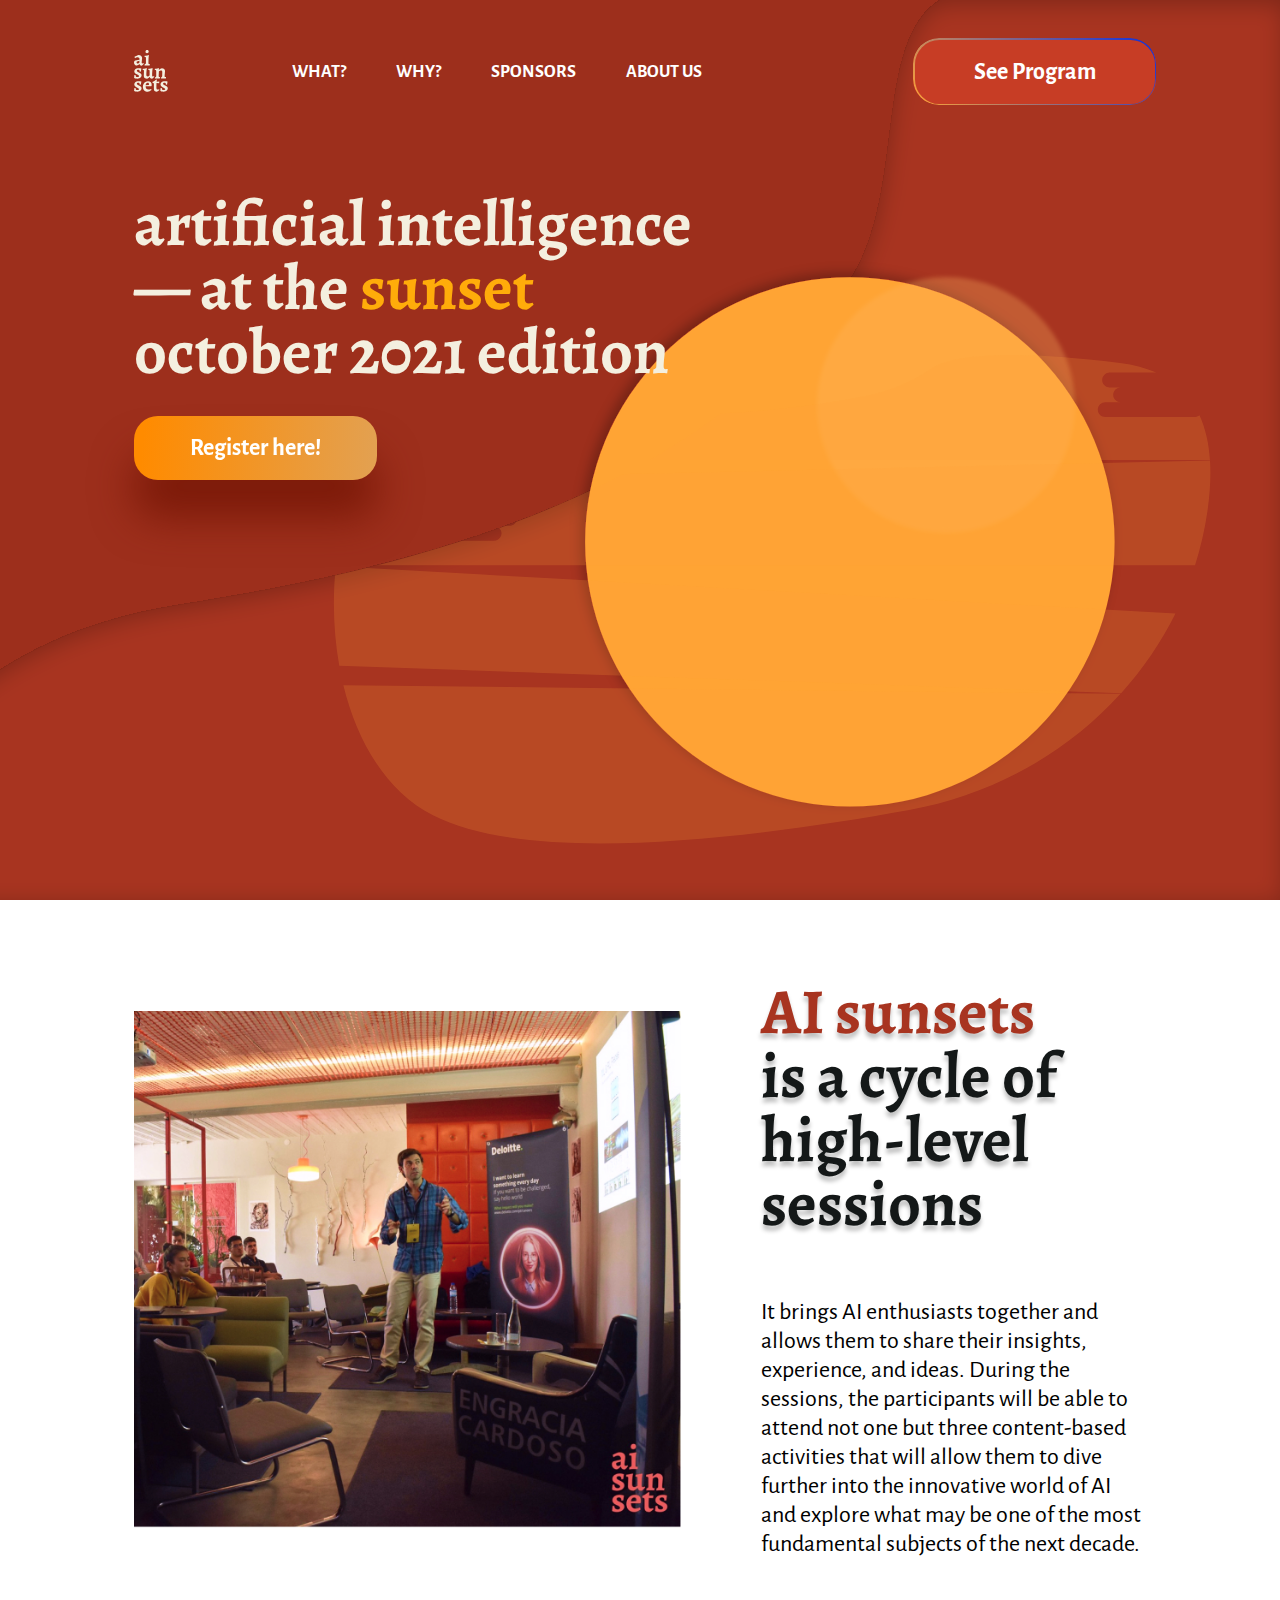
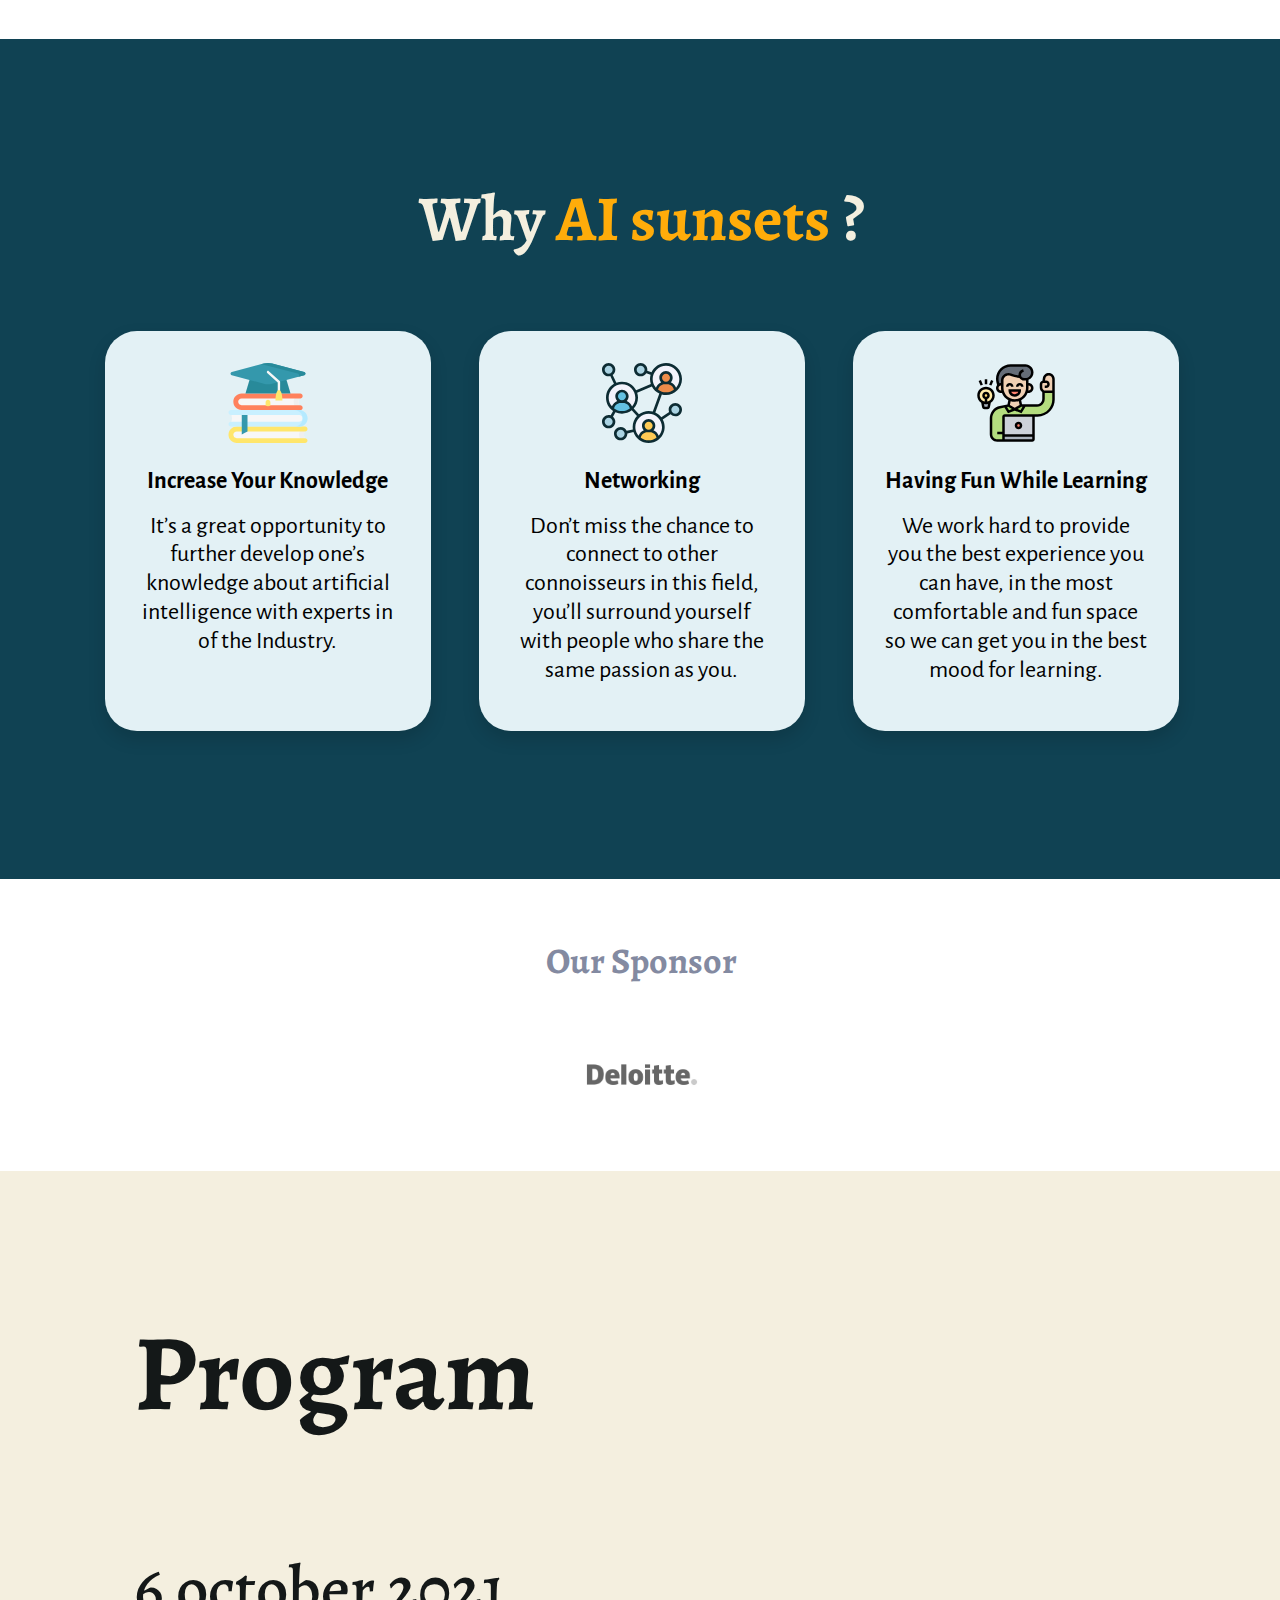
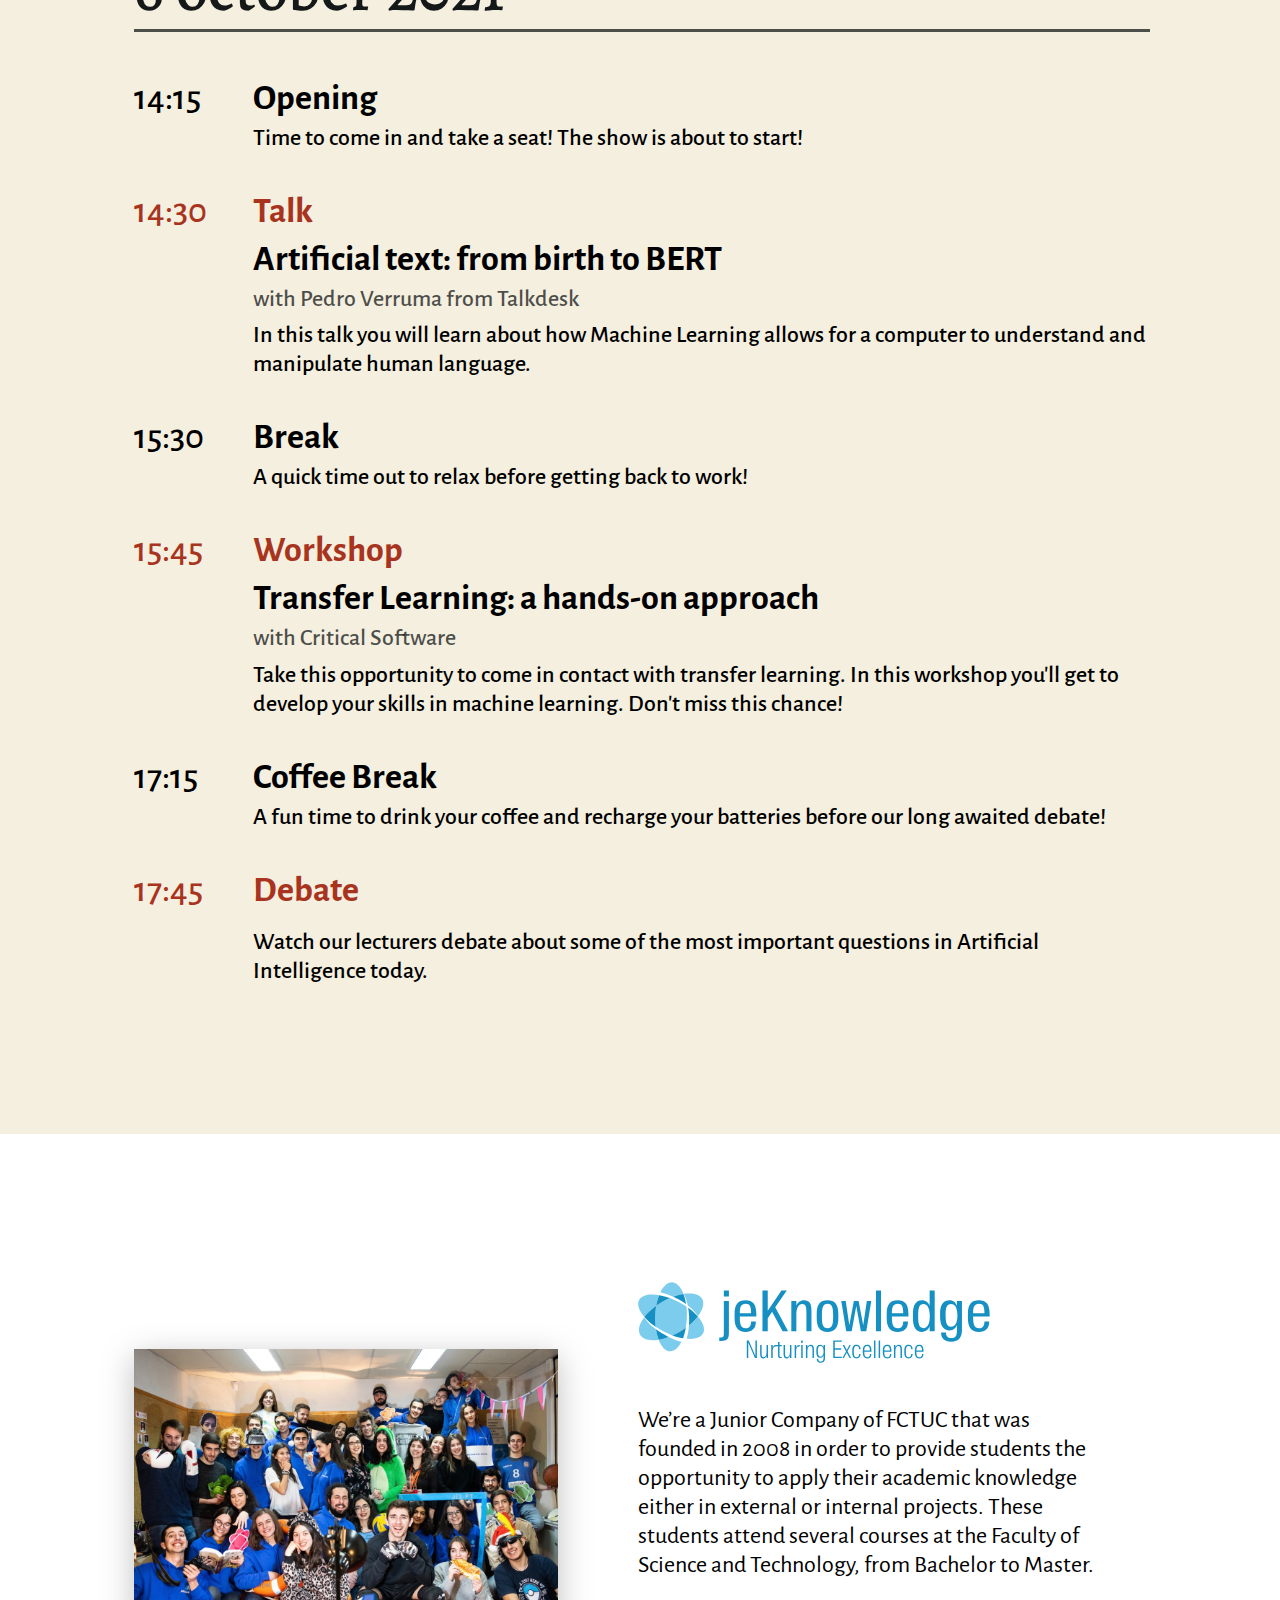
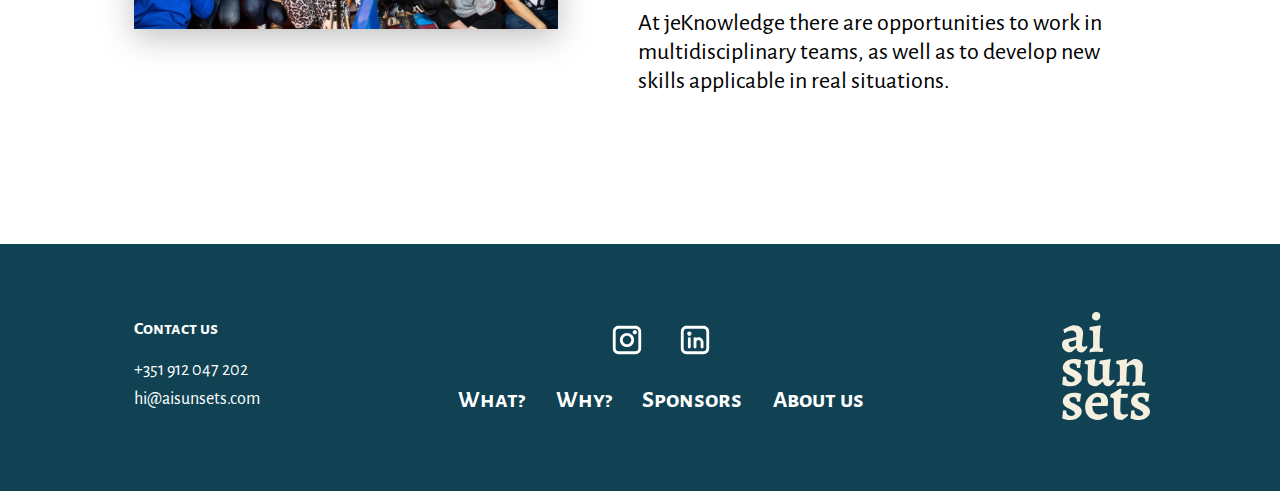
==== commit 0ae47494: "fixes" ====
--- a/home.html
+++ b/home.html
@@ -55,7 +55,7 @@
       <li><a href="#sponsors-section" class="nav-item sponsors">SPONSORS</a></li>
       <li><a href="#jek-section" class="nav-item jek">ABOUT US</a></li>
       <li><a href="#schedule-section" class="nav-item schedule">PROGRAM</a></li>
-      <li><a href="register.html" class="nav-item tickets">GET TICKETS!</a></li>
+      <li><a href="register.html" class="nav-item tickets">REGISTER!</a></li>
     </ul>
     <div id="program-button-wrapper">
 
@@ -146,7 +146,7 @@
 
       <div id="partners-container">
 
-        <a href=" " class="partner-logo">
+        <a href="https://www2.deloitte.com/pt/pt.html" target="_blank" class="partner-logo">
           <img src="assets\images\sponsors\DeloitteNewLogo.jpg" alt="sponsor" />
         </a>
 
@@ -221,23 +221,22 @@
               <h3>Transfer Learning: a hands-on approach</h3>
               <h2 class="grey">with Critical Software</h2>
 
+              <h2>Take this opportunity to come in contact with transfer learning. In this workshop you'll get to develop your skills in machine learning. Don't miss this chance!  </h2>
+            </div>
+
+          </div>
+          <div class="big-info-container">
+            <div class="time-container">
+
+              <h3 ><span class="dash">­—  </span>17:15</h3>
+            </div>
+
+            <div class="info-container">
+
+              <h3>Coffee Break</h3>
+
               <h2>A fun time to drink your coffee and recharge your batteries before our long awaited debate!
-              </h2>
-            </div>
-
-          </div>
-          <div class="big-info-container">
-            <div class="time-container">
-
-              <h3 ><span class="dash">­—  </span>17:15</h3>
-            </div>
-
-            <div class="info-container">
-
-              <h3>Coffee Break</h3>
-
-              <h2>Watch our lecturers debate about some of the most important questions in Artificial Intelligence today. </h2>
-            </div>
+              </div>
 
           </div>
           <div class="big-info-container">
@@ -249,11 +248,9 @@
             <div class="info-container">
               <h3 class="red">Debate</h3>
 
-              <h3>Transfer Learning: a hands-on approach</h3>
-              <h2 class="grey">with Critical Software</h2>
-
-              <h2>In this talk you will learn about how Machine Learning allows for a computer to understand and
-                manipulate human language.</h2>
+
+              <h2>Watch our lecturers debate about some of the most important questions in Artificial Intelligence today. 
+</h2>
             </div>
 
           </div>
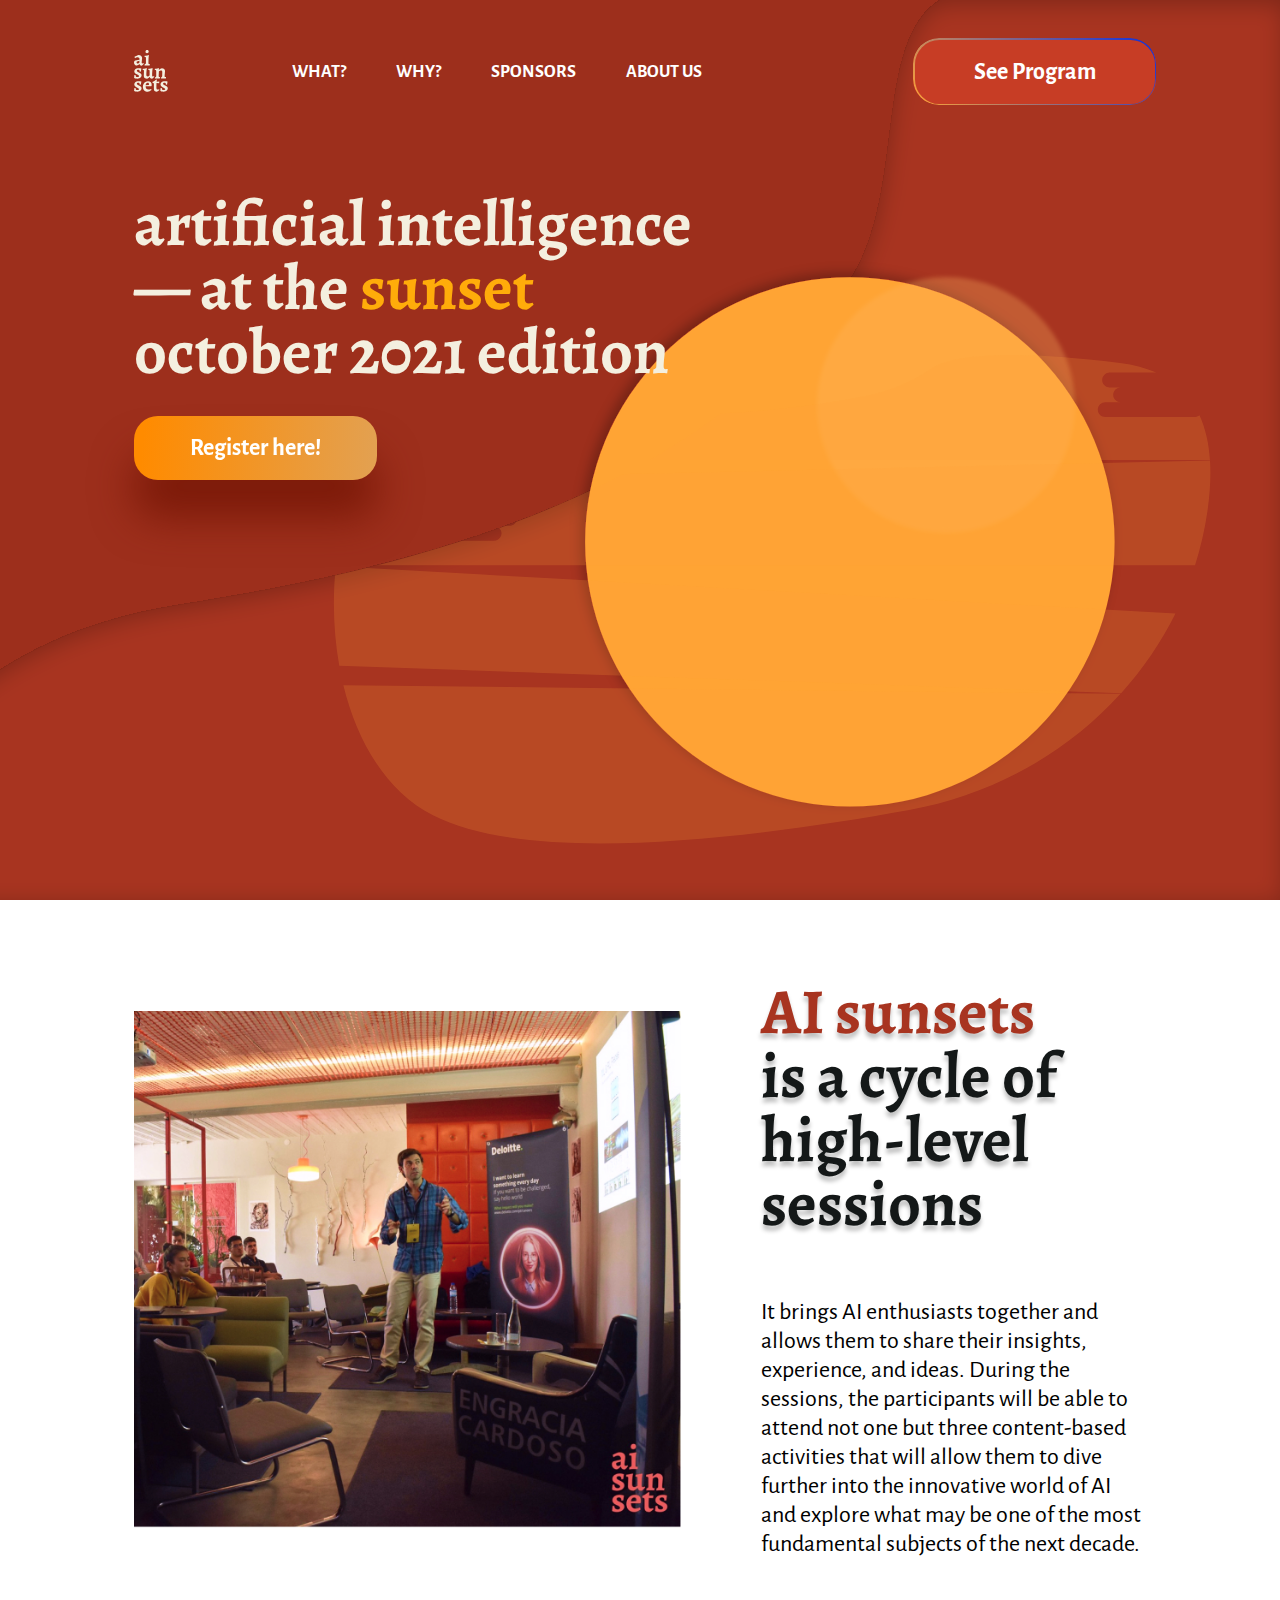
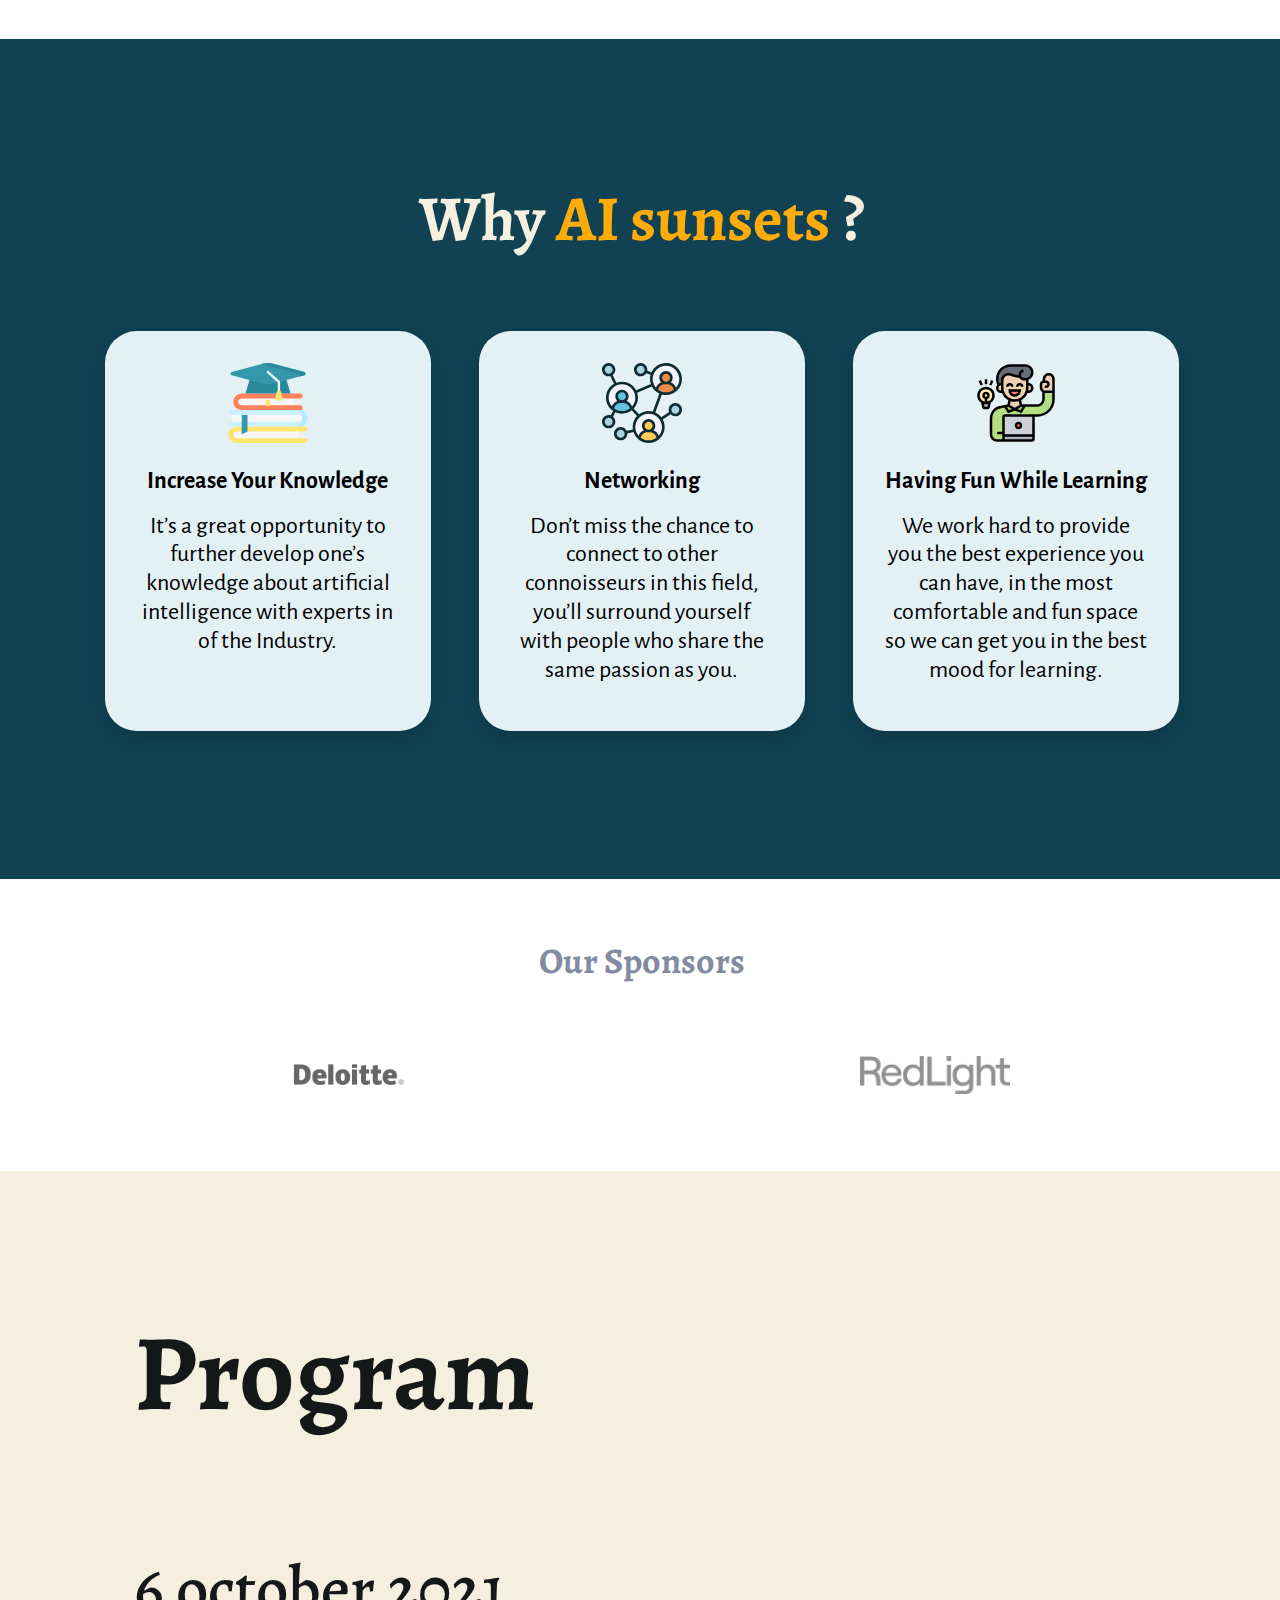
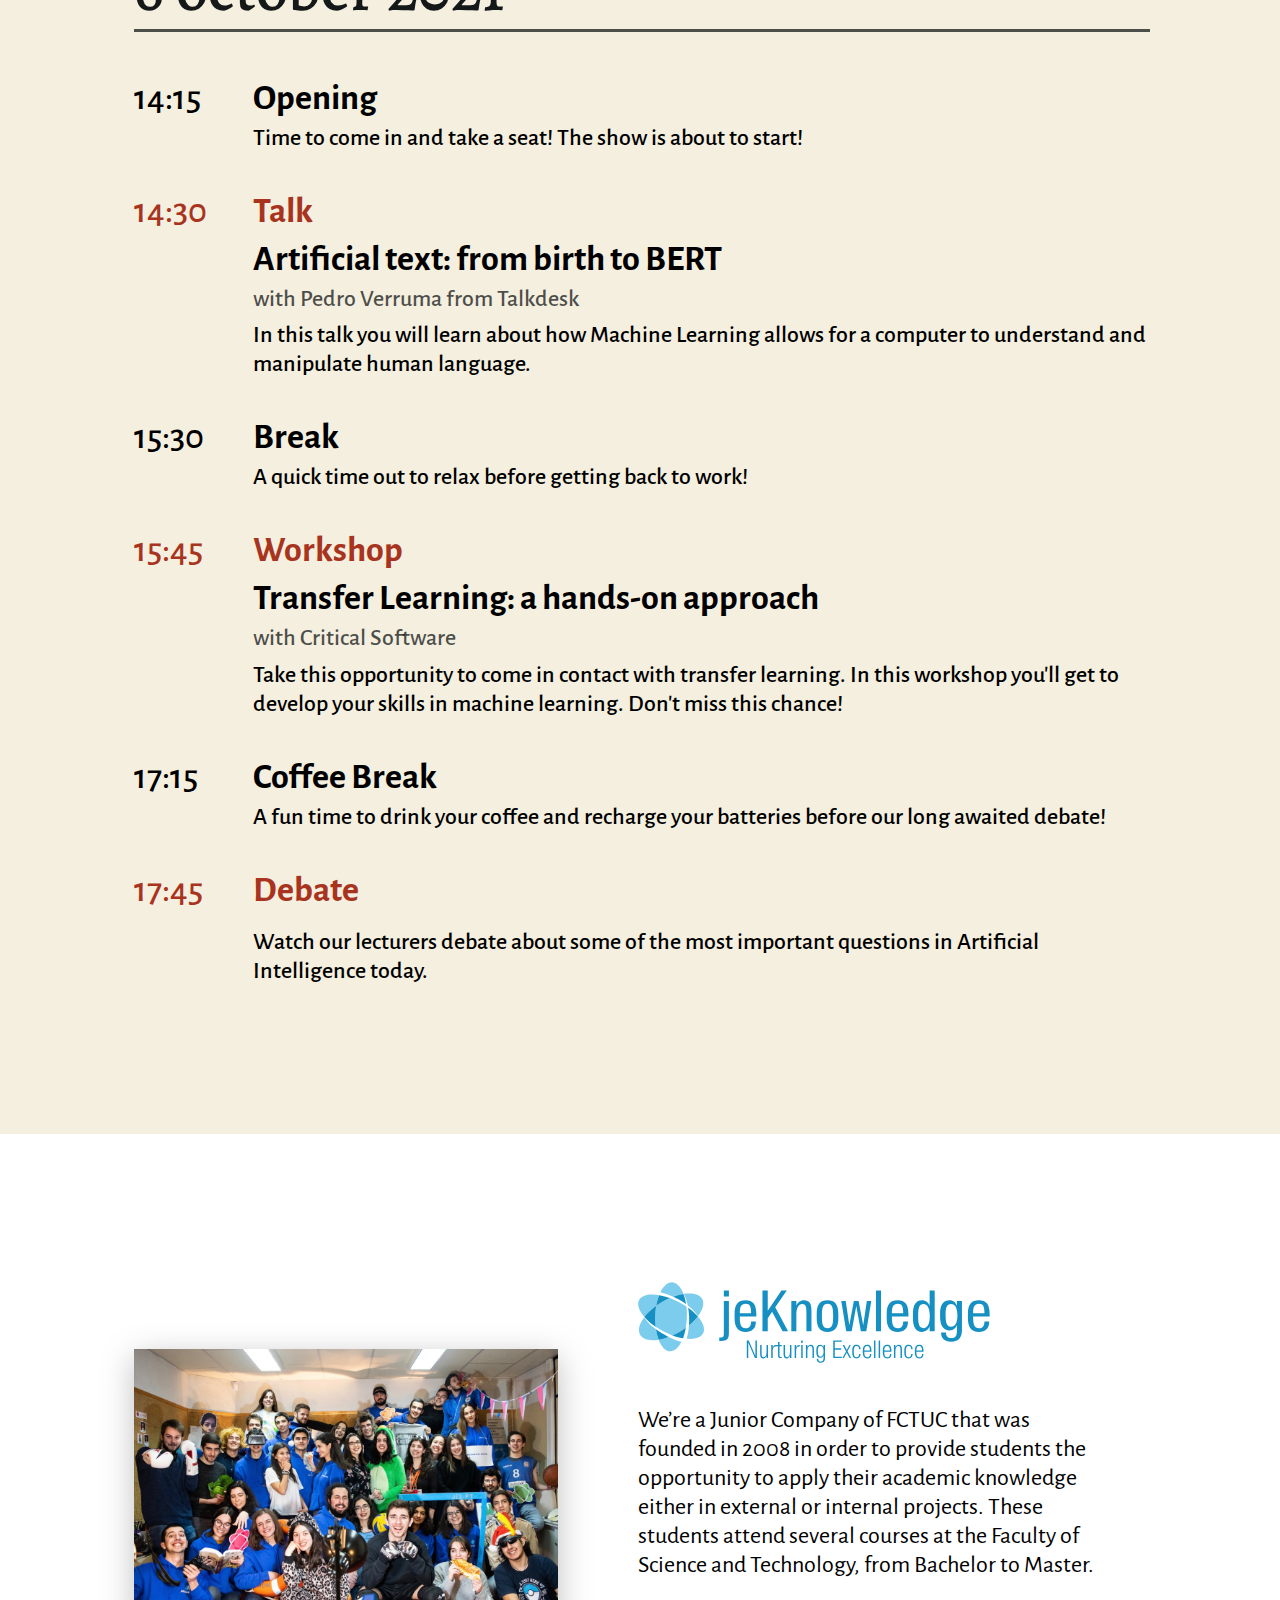
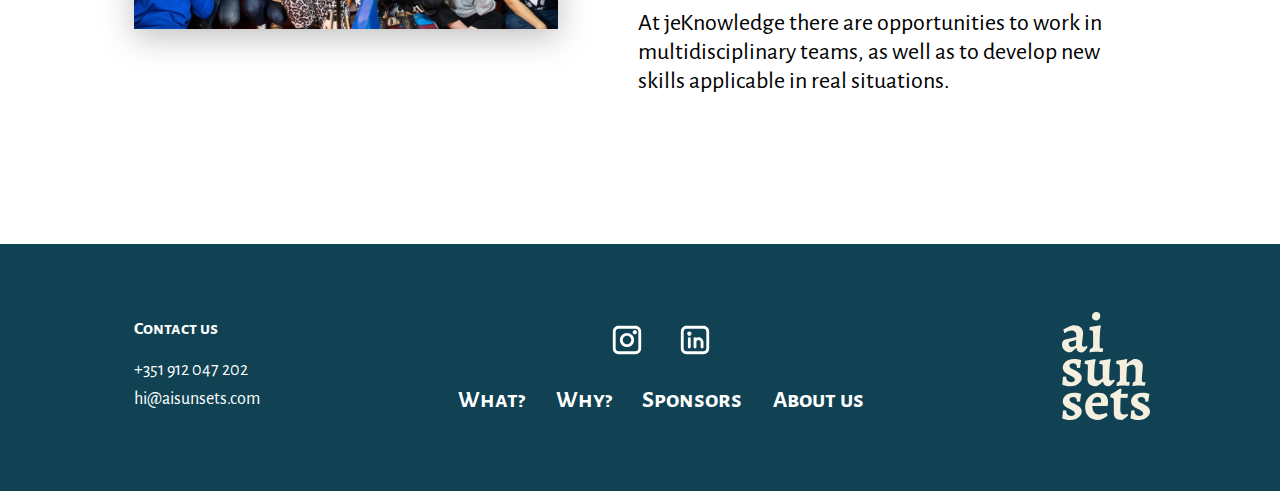
==== commit 5217869f: "redlight" ====
--- a/home.html
+++ b/home.html
@@ -141,7 +141,7 @@
   <section id="sponsors-section">
     <div class="section-container">
 
-      <h3>Our Sponsor</h3>
+      <h3>Our Sponsors</h3>
 
 
       <div id="partners-container">
@@ -149,9 +149,14 @@
         <a href="https://www2.deloitte.com/pt/pt.html" target="_blank" class="partner-logo">
           <img src="assets\images\sponsors\DeloitteNewLogo.jpg" alt="sponsor" />
         </a>
-
-
-      </div>
+        
+        <a href="https://redlight.dev/" target="_blank" class="partner-logo">
+          <img src="assets\images\sponsors\redlight.png" alt="sponsor" />
+        </a>
+
+
+      </div>
+      
     </div>
 
 
--- a/main.css
+++ b/main.css
@@ -7,54 +7,49 @@
 
 @font-face {
     font-family: "AlegreyaSans-Bold";
-    src:
-    url("../assets/Alegreya_Sans/AlegreyaSans-Bold.ttf") format("truetype");
+    src: url("../assets/Alegreya_Sans/AlegreyaSans-Bold.ttf") format("truetype");
     font-display: swap;
     /* Safari, Android, iOS */
 }
 
 @font-face {
     font-family: "AlegreyaSans-Regular";
-    src: 
-    url("../assets/Alegreya_Sans/AlegreyaSans-Regular.ttf") format("truetype");
+    src: url("../assets/Alegreya_Sans/AlegreyaSans-Regular.ttf") format("truetype");
     font-display: swap;
     /* Safari, Android, iOS */
 }
 
 @font-face {
     font-family: "AlegreyaSans-Medium";
-    src: 
-    url("../assets/Alegreya_Sans/AlegreyaSans-Medium.ttf") format("truetype");
+    src: url("../assets/Alegreya_Sans/AlegreyaSans-Medium.ttf") format("truetype");
     /* Safari, Android, iOS */
     font-display: swap;
 }
+
 @font-face {
     font-family: "Alegreya-Medium";
-    src:
-    url("../assets/Alegreya/Alegreya-Medium.ttf") format("truetype");
+    src: url("../assets/Alegreya/Alegreya-Medium.ttf") format("truetype");
     /* Safari, Android, iOS */
     font-display: swap;
 }
+
 @font-face {
     font-family: "Alegreya-Regular";
-    src:
-    url("../assets/Alegreya/Alegreya-Regular.ttf") format("truetype");
+    src: url("../assets/Alegreya/Alegreya-Regular.ttf") format("truetype");
     font-display: swap;
     /* Safari, Android, iOS */
 }
 
 @font-face {
     font-family: "Alegreya-Bold";
-    src:
-    url("../assets/Alegreya/Alegreya-Bold.ttf") format("truetype");
+    src: url("../assets/Alegreya/Alegreya-Bold.ttf") format("truetype");
     /* Safari, Android, iOS */
     font-display: swap;
 }
 
 @font-face {
     font-family: "AlegreyaSansSC-Bold";
-    src:
-    url("../assets/Alegreya_Sans_SC/AlegreyaSansSC-Bold.ttf") format("truetype");
+    src: url("../assets/Alegreya_Sans_SC/AlegreyaSansSC-Bold.ttf") format("truetype");
     /* Safari, Android, iOS */
     font-display: swap;
 }
@@ -470,9 +465,11 @@
     filter: grayscale(100%) opacity(60%);
     transition: all .4s ease-in-out;
 }
-.partner-logo img{
+
+.partner-logo img {
     width: 150px;
-    }
+}
+
 .partner-logo:hover {
     filter: grayscale(0%) opacity(100%);
     transition: all .4s ease-in-out;
@@ -500,10 +497,7 @@
     color: #141818;
     margin-top: 130px;
     font-family: "Alegreya-Medium";
-
-}
-
-
+}
 
 .program-container {
     display: flex;
@@ -518,36 +512,35 @@
 }
 
 .big-info-container {
-    margin-top:40px;
+    margin-top: 40px;
     height: fit-content;
     display: flex;
     flex-direction: row;
     width: 100%;
 }
 
-
-
-.time-container{
+.time-container {
     width: 135px;
 }
-
 
 .info-container h3.red {
     margin-bottom: 12px;
 }
-.time-container h3{
+
+.time-container h3 {
     font-family: "AlegreyaSans-Medium";
-
-}
+}
+
 hr {
     border: 0;
-    clear:both;
-    display:block;
-    width: 100%;               
+    clear: both;
+    display: block;
+    width: 100%;
     background-color: rgba(20, 24, 24, 0.75);
     height: 3px;
-  }
-  .dash{
+}
+
+.dash {
     display: none;
 }
 
@@ -566,6 +559,7 @@
     font-family: "AlegreyaSans-Medium";
     padding-top: 8px;
 }
+
 .red {
     color: #A83420;
 }
@@ -575,9 +569,8 @@
 }
 
 .grey {
-    color: rgba(20, 24, 24, 0.75);}
-
-
+    color: rgba(20, 24, 24, 0.75);
+}
 
 .learn-more {
     width: 112px;
@@ -667,7 +660,6 @@
     padding-top: 68px;
     padding-bottom: 68px;
     align-items: center;
-
 }
 
 h6 {
@@ -815,17 +807,23 @@
     .nav-item::before {
         display: none;
     }
+    #nav-row {
+        display: none;
+        ;
+    }
     .nav-base .nav-links a:hover {
         color: #FFA434;
     }
+    /* --------------------------------------SECTION INITIAL----------------------------------------------------------------*/
     #initial-section .section-container {
         padding-top: 0;
     }
+    h1#hero-text {
+        font-size: 48px;
+    }
+    /* --------------------------------------SECTION WHAT----------------------------------------------------------------*/
     #what-section .section-container {
         flex-direction: column;
-    }
-    h1#hero-text {
-        font-size: 48px;
     }
     #what-photo-column {
         -webkit-box-ordinal-group: 2;
@@ -847,14 +845,33 @@
     .what-column h2 {
         max-width: 100%;
     }
+    /* --------------------------------------SECTION WHY----------------------------------------------------------------*/
+    #cards-container {
+        grid-template-rows: 441px 441px 441px;
+        grid-template-columns: 296px;
+        row-gap: 64px;
+    }
+    #cards-container h2 {
+        font-size: 22.5px;
+        line-height: 27px;
+    }
+    #why-section h1 {
+        align-self: baseline;
+    }
+    #break {
+        display: block;
+    }
+    /* --------------------------------------SECTION PROGRAM----------------------------------------------------------------*/
+    .program-container {
+        flex-direction: column;
+    }
+    /* --------------------------------------SECTION JEK----------------------------------------------------------------*/
     #jek-section .section-container {
         flex-direction: column;
     }
     #jek-section .section-container :nth-child(1) {
         margin-right: 0;
     }
-    
-        
     .jek-column h2 {
         max-width: 100%;
         font-size: 24px;
@@ -879,22 +896,7 @@
     .jek-column {
         margin-right: 0;
     }
-    .program-container {
-        flex-direction: column;
-    }
-    #cards-container {
-        grid-template-rows: 441px 441px 441px;
-        grid-template-columns: 296px;
-        row-gap: 64px;
-    }
-    #cards-container h2 {
-        font-size: 22.5px;
-        line-height: 27px;
-    }
-    #nav-row {
-        display: none;
-        ;
-    }
+    /* --------------------------------------FOOTER----------------------------------------------------------------*/
     #footer-section .section-container {
         flex-direction: column-reverse;
         text-align: center;
@@ -908,12 +910,6 @@
     #ai-logo-big {
         width: 54px;
     }
-    #why-section h1 {
-        align-self: baseline;
-    }
-    #break {
-        display: block;
-    }
 }
 
 @media screen and (max-width: 900px) {
@@ -926,16 +922,6 @@
     }
     .nav-base {
         height: 48px;
-    }
-    #what-section .section-container {
-        flex-direction: column;
-    }
-    .why-card {
-        padding: 38.4px;
-    }
-    h1#hero-text {
-        padding-top: 97px;
-        font-size: 36px;
     }
     #ai-logo {
         width: 28px;
@@ -945,17 +931,27 @@
         height: 42.14px;
         font-size: 16px;
     }
+    h1#hero-text {
+        padding-top: 97px;
+        font-size: 36px;
+    }
     h1 {
         font-size: 48px;
+    }
+    /* --------------------------------------SECTION WHAT----------------------------------------------------------------*/
+    #what-section .section-container {
+        flex-direction: column;
     }
     .what-column h2 {
         margin-top: 42px;
         font-size: 18px;
         line-height: 21.8px;
     }
+    /* --------------------------------------SECTION WHY----------------------------------------------------------------*/
     .why-card {
         padding: 34px;
     }
+    /* --------------------------------------SECTION PROGRAM----------------------------------------------------------------*/
     #schedule-section h4 {
         font-size: 48px;
     }
@@ -963,10 +959,10 @@
         font-size: 32px;
         margin-top: 65px;
     }
-  .dash{
-      display: inline-block;
-      margin-right: 8px;
-  }
+    .dash {
+        display: inline-block;
+        margin-right: 8px;
+    }
     .info-container {
         padding-top: 22px;
     }
@@ -980,10 +976,10 @@
         font-size: 18px;
         line-height: 21.6px;
     }
-    
     .big-info-container {
         flex-direction: column;
     }
+    /* --------------------------------------SECTION JEK----------------------------------------------------------------*/
     #jek-logo {
         width: 251px;
     }
@@ -991,6 +987,7 @@
         font-size: 18px;
         line-height: 21.6px;
     }
+    /* --------------------------------------SECTION PARTNERS----------------------------------------------------------------*/
     #partners-container {
         grid-template-columns: repeat(auto-fit, minmax(70px, 1fr));
         padding-top: 35px;
@@ -1004,6 +1001,7 @@
     #sponsors-section .section-container {
         padding: 34px;
     }
+    /* --------------------------------------FOOTER----------------------------------------------------------------*/
     #social-row {
         width: 30%;
     }
--- a/main.css
+++ b/main.css
@@ -7,54 +7,49 @@
 
 @font-face {
     font-family: "AlegreyaSans-Bold";
-    src:
-    url("../assets/Alegreya_Sans/AlegreyaSans-Bold.ttf") format("truetype");
+    src: url("../assets/Alegreya_Sans/AlegreyaSans-Bold.ttf") format("truetype");
     font-display: swap;
     /* Safari, Android, iOS */
 }
 
 @font-face {
     font-family: "AlegreyaSans-Regular";
-    src: 
-    url("../assets/Alegreya_Sans/AlegreyaSans-Regular.ttf") format("truetype");
+    src: url("../assets/Alegreya_Sans/AlegreyaSans-Regular.ttf") format("truetype");
     font-display: swap;
     /* Safari, Android, iOS */
 }
 
 @font-face {
     font-family: "AlegreyaSans-Medium";
-    src: 
-    url("../assets/Alegreya_Sans/AlegreyaSans-Medium.ttf") format("truetype");
+    src: url("../assets/Alegreya_Sans/AlegreyaSans-Medium.ttf") format("truetype");
     /* Safari, Android, iOS */
     font-display: swap;
 }
+
 @font-face {
     font-family: "Alegreya-Medium";
-    src:
-    url("../assets/Alegreya/Alegreya-Medium.ttf") format("truetype");
+    src: url("../assets/Alegreya/Alegreya-Medium.ttf") format("truetype");
     /* Safari, Android, iOS */
     font-display: swap;
 }
+
 @font-face {
     font-family: "Alegreya-Regular";
-    src:
-    url("../assets/Alegreya/Alegreya-Regular.ttf") format("truetype");
+    src: url("../assets/Alegreya/Alegreya-Regular.ttf") format("truetype");
     font-display: swap;
     /* Safari, Android, iOS */
 }
 
 @font-face {
     font-family: "Alegreya-Bold";
-    src:
-    url("../assets/Alegreya/Alegreya-Bold.ttf") format("truetype");
+    src: url("../assets/Alegreya/Alegreya-Bold.ttf") format("truetype");
     /* Safari, Android, iOS */
     font-display: swap;
 }
 
 @font-face {
     font-family: "AlegreyaSansSC-Bold";
-    src:
-    url("../assets/Alegreya_Sans_SC/AlegreyaSansSC-Bold.ttf") format("truetype");
+    src: url("../assets/Alegreya_Sans_SC/AlegreyaSansSC-Bold.ttf") format("truetype");
     /* Safari, Android, iOS */
     font-display: swap;
 }
@@ -470,9 +465,11 @@
     filter: grayscale(100%) opacity(60%);
     transition: all .4s ease-in-out;
 }
-.partner-logo img{
+
+.partner-logo img {
     width: 150px;
-    }
+}
+
 .partner-logo:hover {
     filter: grayscale(0%) opacity(100%);
     transition: all .4s ease-in-out;
@@ -500,10 +497,7 @@
     color: #141818;
     margin-top: 130px;
     font-family: "Alegreya-Medium";
-
-}
-
-
+}
 
 .program-container {
     display: flex;
@@ -518,36 +512,35 @@
 }
 
 .big-info-container {
-    margin-top:40px;
+    margin-top: 40px;
     height: fit-content;
     display: flex;
     flex-direction: row;
     width: 100%;
 }
 
-
-
-.time-container{
+.time-container {
     width: 135px;
 }
-
 
 .info-container h3.red {
     margin-bottom: 12px;
 }
-.time-container h3{
+
+.time-container h3 {
     font-family: "AlegreyaSans-Medium";
-
-}
+}
+
 hr {
     border: 0;
-    clear:both;
-    display:block;
-    width: 100%;               
+    clear: both;
+    display: block;
+    width: 100%;
     background-color: rgba(20, 24, 24, 0.75);
     height: 3px;
-  }
-  .dash{
+}
+
+.dash {
     display: none;
 }
 
@@ -566,6 +559,7 @@
     font-family: "AlegreyaSans-Medium";
     padding-top: 8px;
 }
+
 .red {
     color: #A83420;
 }
@@ -575,9 +569,8 @@
 }
 
 .grey {
-    color: rgba(20, 24, 24, 0.75);}
-
-
+    color: rgba(20, 24, 24, 0.75);
+}
 
 .learn-more {
     width: 112px;
@@ -667,7 +660,6 @@
     padding-top: 68px;
     padding-bottom: 68px;
     align-items: center;
-
 }
 
 h6 {
@@ -815,17 +807,23 @@
     .nav-item::before {
         display: none;
     }
+    #nav-row {
+        display: none;
+        ;
+    }
     .nav-base .nav-links a:hover {
         color: #FFA434;
     }
+    /* --------------------------------------SECTION INITIAL----------------------------------------------------------------*/
     #initial-section .section-container {
         padding-top: 0;
     }
+    h1#hero-text {
+        font-size: 48px;
+    }
+    /* --------------------------------------SECTION WHAT----------------------------------------------------------------*/
     #what-section .section-container {
         flex-direction: column;
-    }
-    h1#hero-text {
-        font-size: 48px;
     }
     #what-photo-column {
         -webkit-box-ordinal-group: 2;
@@ -847,14 +845,33 @@
     .what-column h2 {
         max-width: 100%;
     }
+    /* --------------------------------------SECTION WHY----------------------------------------------------------------*/
+    #cards-container {
+        grid-template-rows: 441px 441px 441px;
+        grid-template-columns: 296px;
+        row-gap: 64px;
+    }
+    #cards-container h2 {
+        font-size: 22.5px;
+        line-height: 27px;
+    }
+    #why-section h1 {
+        align-self: baseline;
+    }
+    #break {
+        display: block;
+    }
+    /* --------------------------------------SECTION PROGRAM----------------------------------------------------------------*/
+    .program-container {
+        flex-direction: column;
+    }
+    /* --------------------------------------SECTION JEK----------------------------------------------------------------*/
     #jek-section .section-container {
         flex-direction: column;
     }
     #jek-section .section-container :nth-child(1) {
         margin-right: 0;
     }
-    
-        
     .jek-column h2 {
         max-width: 100%;
         font-size: 24px;
@@ -879,22 +896,7 @@
     .jek-column {
         margin-right: 0;
     }
-    .program-container {
-        flex-direction: column;
-    }
-    #cards-container {
-        grid-template-rows: 441px 441px 441px;
-        grid-template-columns: 296px;
-        row-gap: 64px;
-    }
-    #cards-container h2 {
-        font-size: 22.5px;
-        line-height: 27px;
-    }
-    #nav-row {
-        display: none;
-        ;
-    }
+    /* --------------------------------------FOOTER----------------------------------------------------------------*/
     #footer-section .section-container {
         flex-direction: column-reverse;
         text-align: center;
@@ -908,12 +910,6 @@
     #ai-logo-big {
         width: 54px;
     }
-    #why-section h1 {
-        align-self: baseline;
-    }
-    #break {
-        display: block;
-    }
 }
 
 @media screen and (max-width: 900px) {
@@ -926,16 +922,6 @@
     }
     .nav-base {
         height: 48px;
-    }
-    #what-section .section-container {
-        flex-direction: column;
-    }
-    .why-card {
-        padding: 38.4px;
-    }
-    h1#hero-text {
-        padding-top: 97px;
-        font-size: 36px;
     }
     #ai-logo {
         width: 28px;
@@ -945,17 +931,27 @@
         height: 42.14px;
         font-size: 16px;
     }
+    h1#hero-text {
+        padding-top: 97px;
+        font-size: 36px;
+    }
     h1 {
         font-size: 48px;
+    }
+    /* --------------------------------------SECTION WHAT----------------------------------------------------------------*/
+    #what-section .section-container {
+        flex-direction: column;
     }
     .what-column h2 {
         margin-top: 42px;
         font-size: 18px;
         line-height: 21.8px;
     }
+    /* --------------------------------------SECTION WHY----------------------------------------------------------------*/
     .why-card {
         padding: 34px;
     }
+    /* --------------------------------------SECTION PROGRAM----------------------------------------------------------------*/
     #schedule-section h4 {
         font-size: 48px;
     }
@@ -963,10 +959,10 @@
         font-size: 32px;
         margin-top: 65px;
     }
-  .dash{
-      display: inline-block;
-      margin-right: 8px;
-  }
+    .dash {
+        display: inline-block;
+        margin-right: 8px;
+    }
     .info-container {
         padding-top: 22px;
     }
@@ -980,10 +976,10 @@
         font-size: 18px;
         line-height: 21.6px;
     }
-    
     .big-info-container {
         flex-direction: column;
     }
+    /* --------------------------------------SECTION JEK----------------------------------------------------------------*/
     #jek-logo {
         width: 251px;
     }
@@ -991,6 +987,7 @@
         font-size: 18px;
         line-height: 21.6px;
     }
+    /* --------------------------------------SECTION PARTNERS----------------------------------------------------------------*/
     #partners-container {
         grid-template-columns: repeat(auto-fit, minmax(70px, 1fr));
         padding-top: 35px;
@@ -1004,6 +1001,7 @@
     #sponsors-section .section-container {
         padding: 34px;
     }
+    /* --------------------------------------FOOTER----------------------------------------------------------------*/
     #social-row {
         width: 30%;
     }
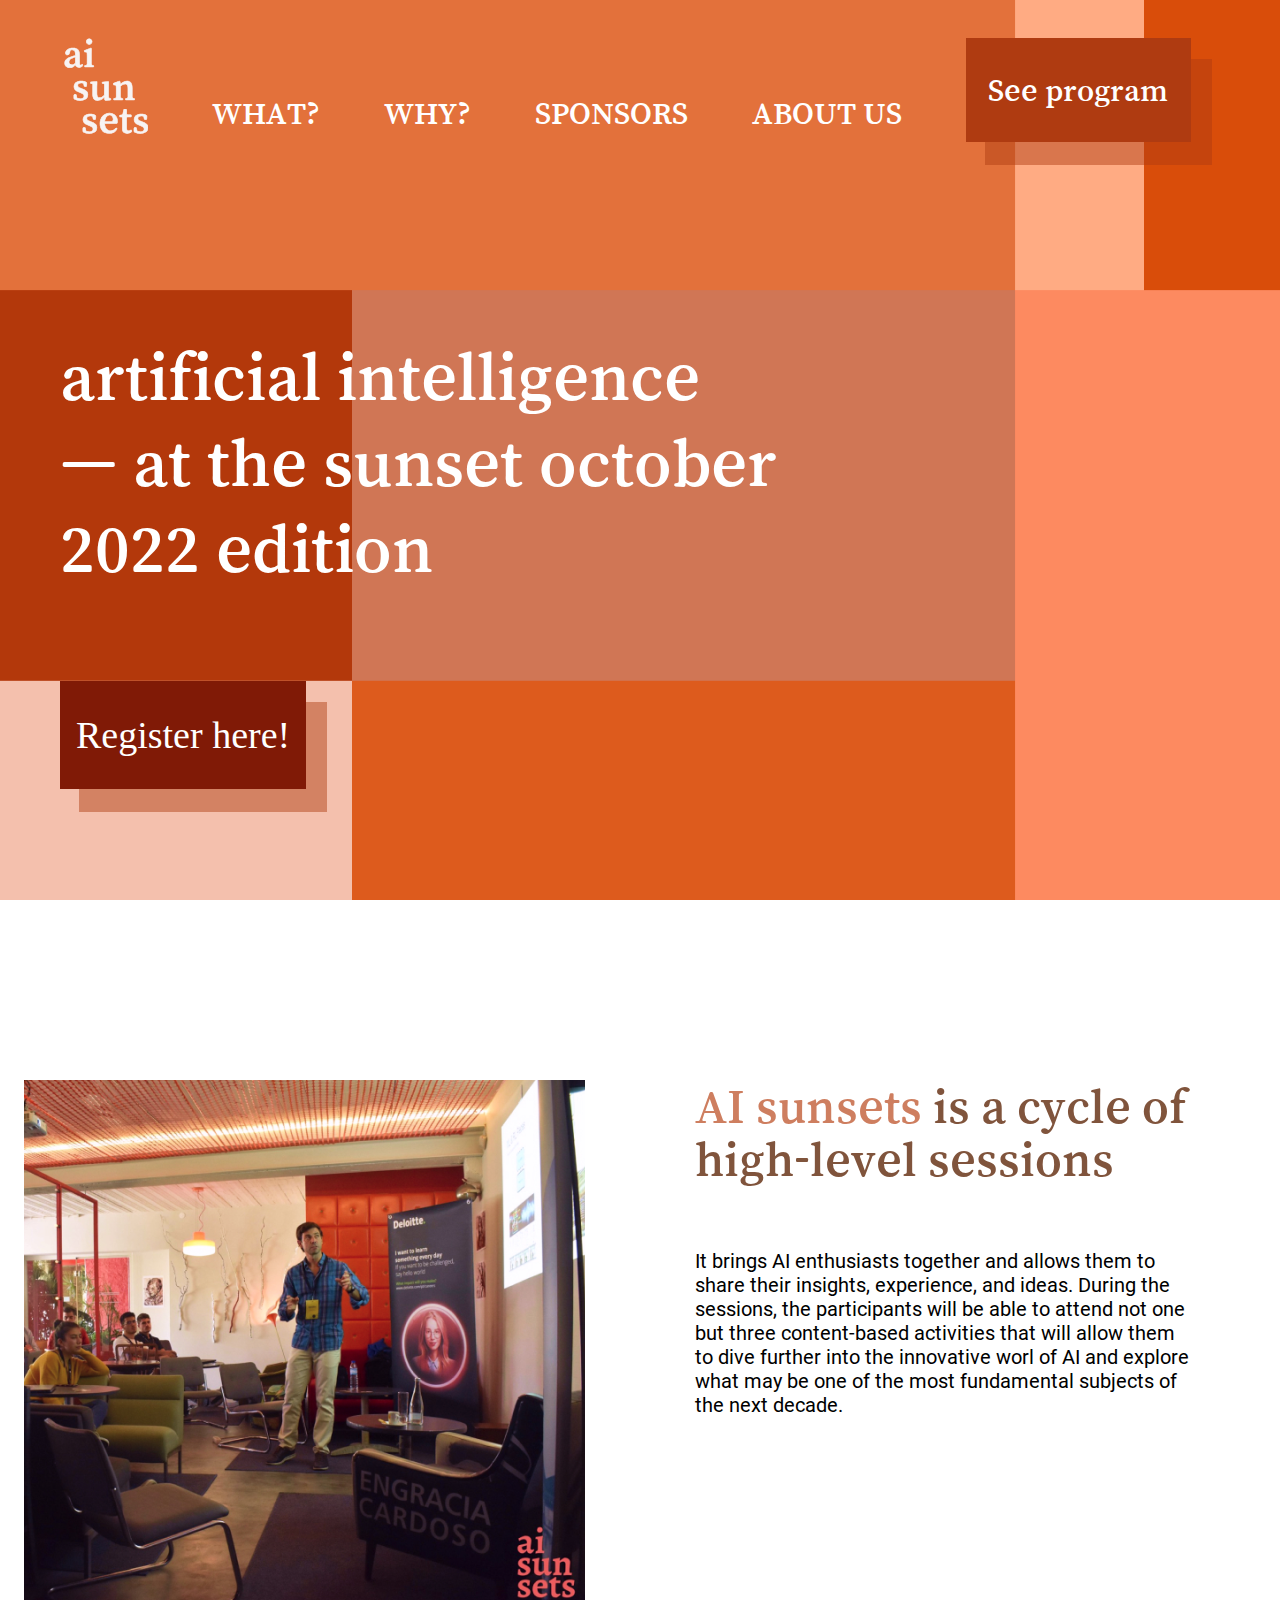
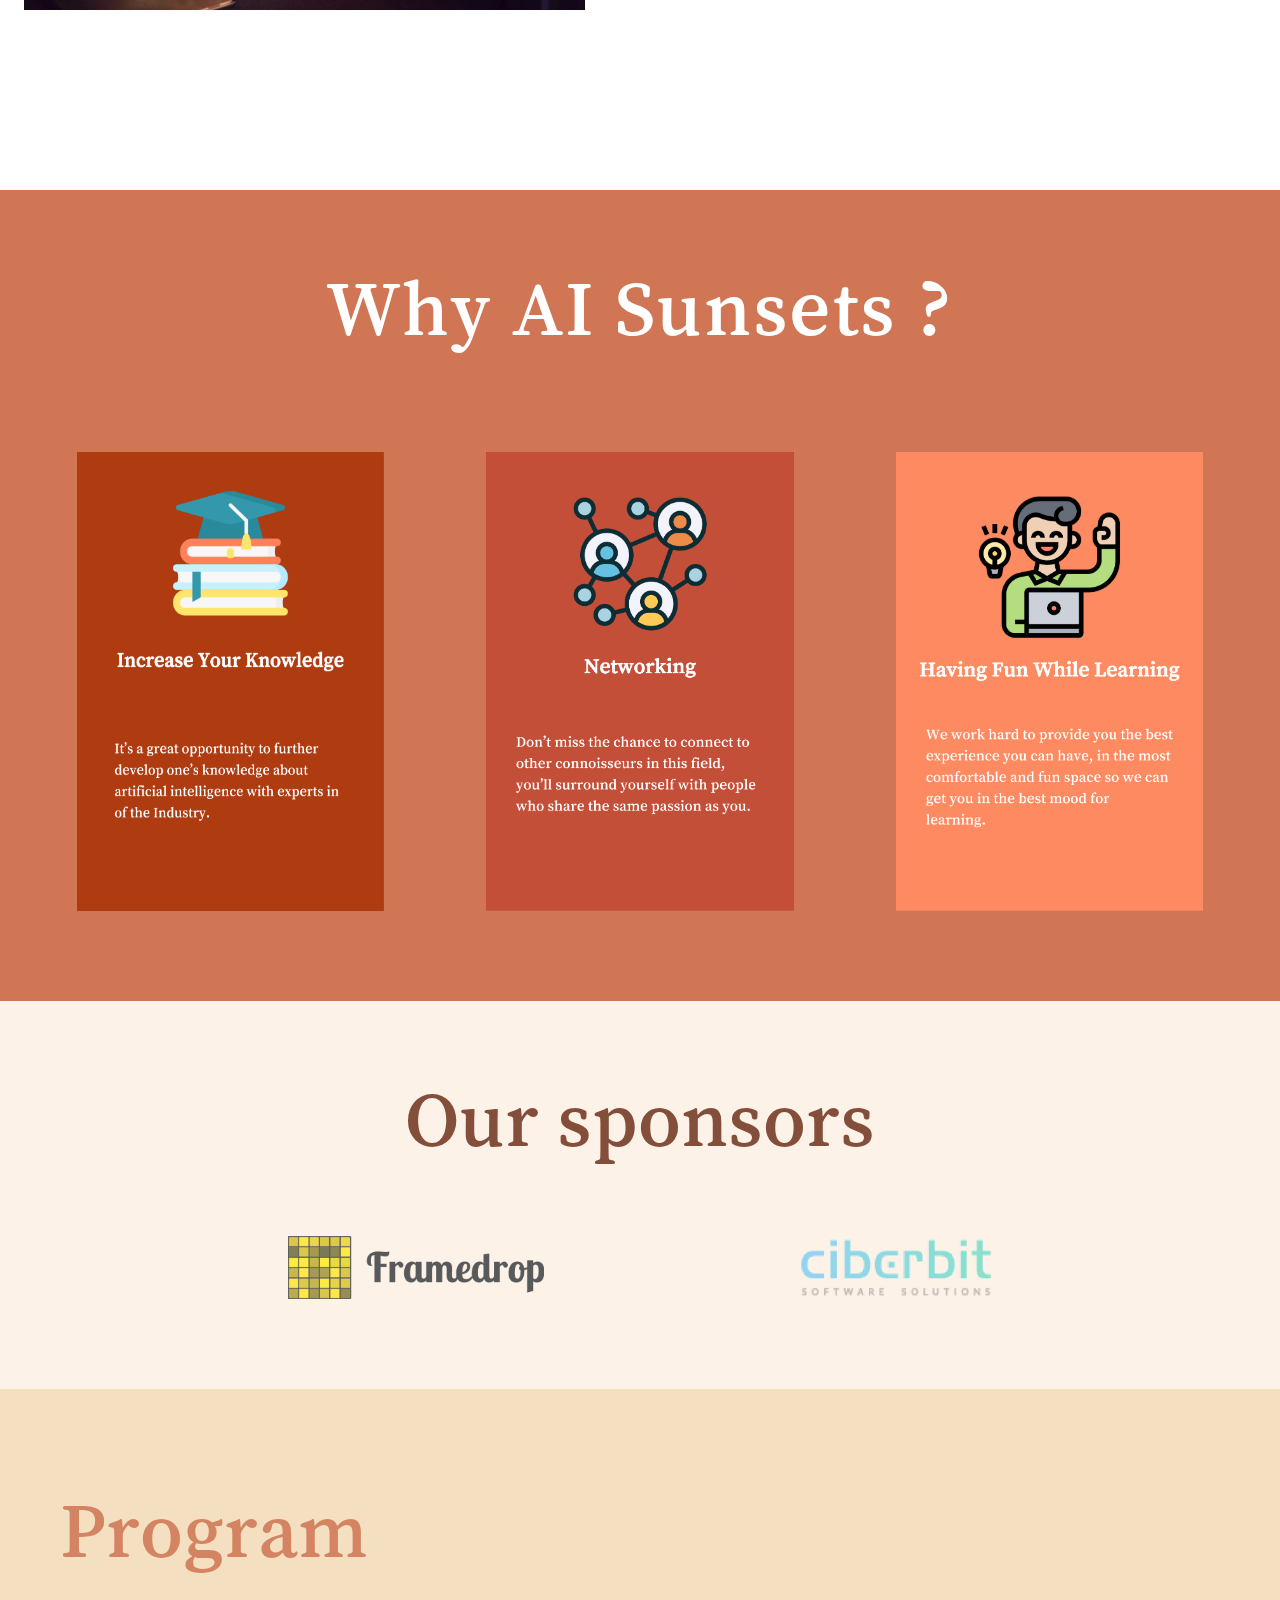
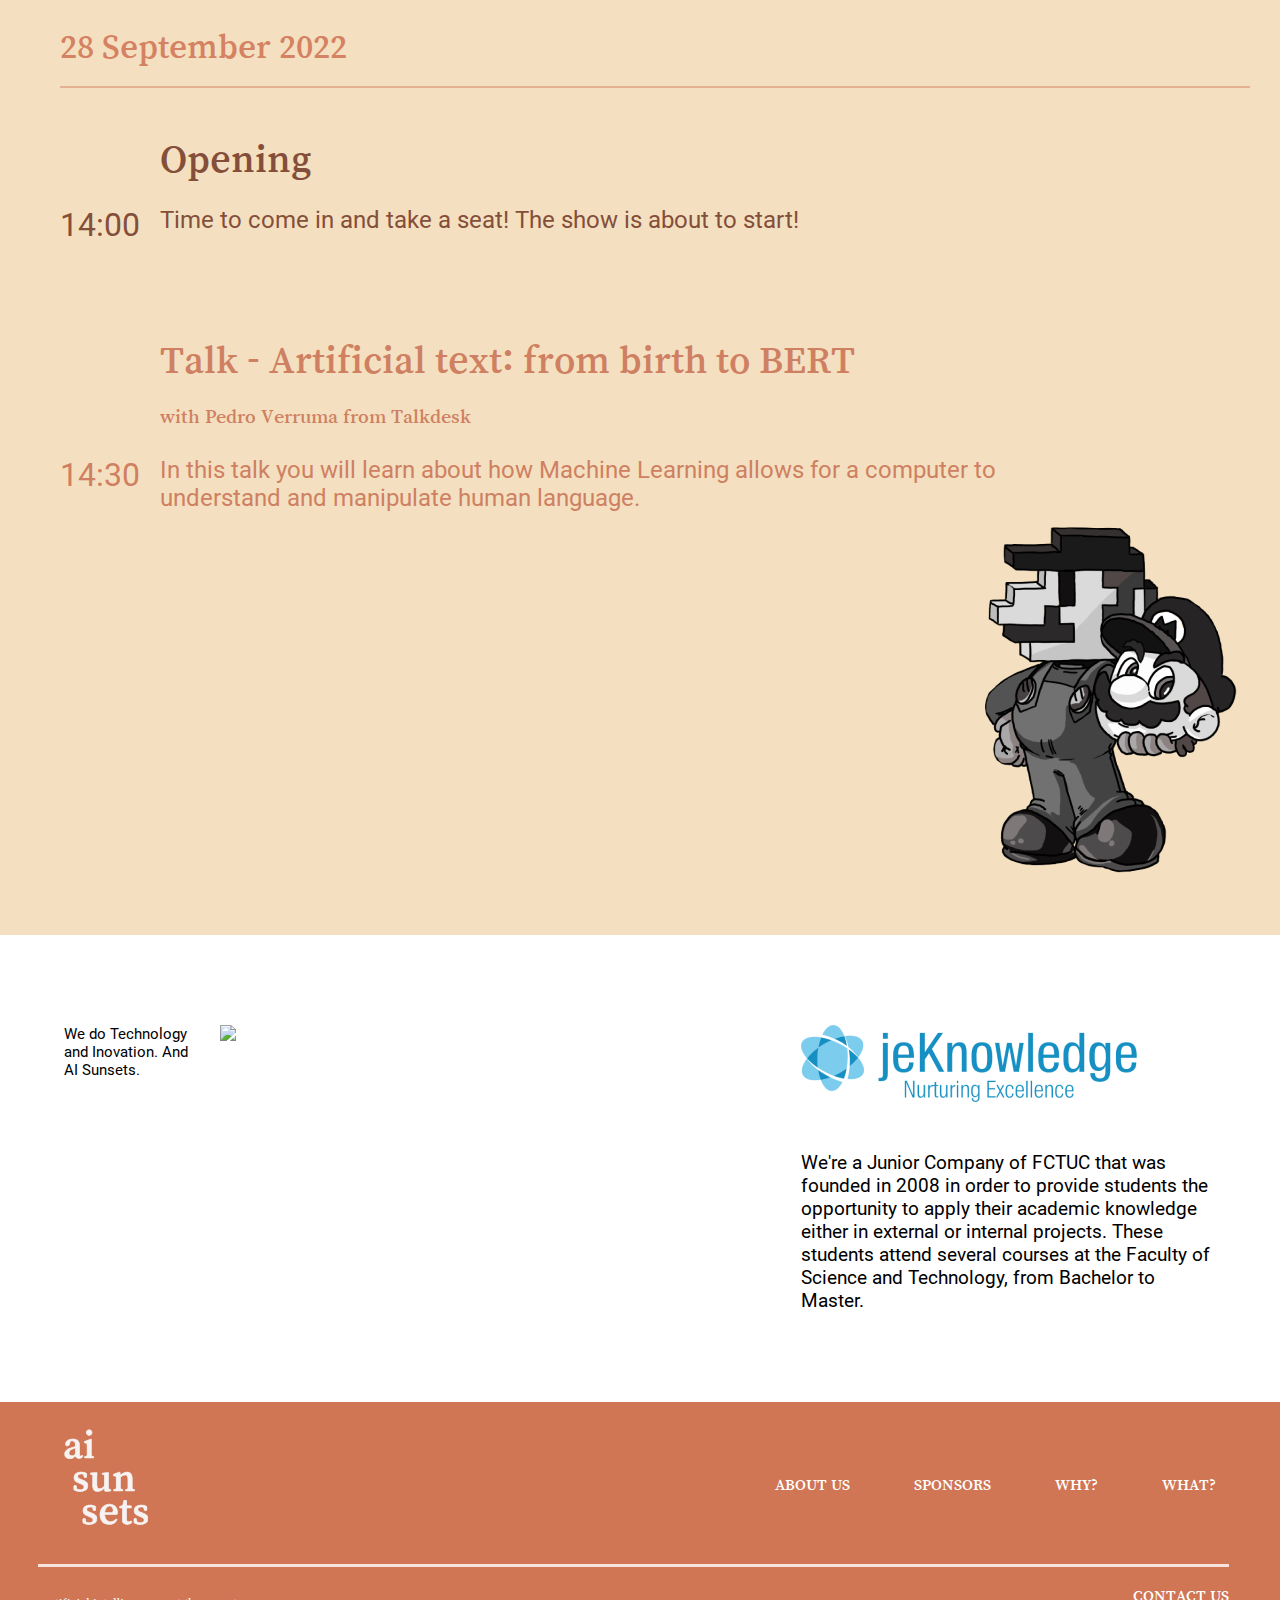
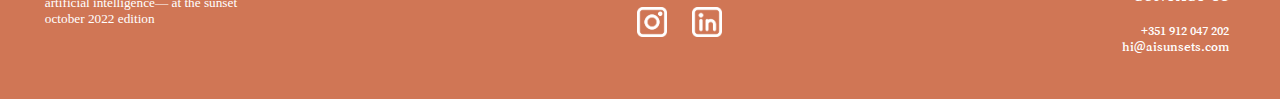
==== commit 12da314b: "versão Soveral" ====
--- a/home.html
+++ b/home.html
@@ -1,412 +1,327 @@
 <!DOCTYPE html>
-<html lang="en">
-
-<head>
-  <meta charset="utf-8">
-  <meta name="viewport" content="width=device-width, initial-scale=1.0">
-  <link rel="preload" href="main.css" as="style">
-
-  <link rel="stylesheet" href="wipeout.css">
-  <link rel="stylesheet" href="main.css">
-  <link rel="icon" href="assets\Logotipos\FavIcon.svg">
-  <meta name="theme-color" content="#ffffff" />
-
-  <!-- Primary Meta Tags -->
-  <title>AI Sunsets</title>
-  <meta name="title" content="AI Sunsets">
-  <meta name="description" content="Talks at the sunset.">
-
-  <!-- Open Graph / Facebook -->
-  <meta property="og:type" content="website">
-  <meta property="og:url" content="https://ai-sunsets.herokuapp.com/">
-  <meta property="og:title" content="AI Sunsets">
-  <meta property="og:description" content="AI sunsets is a cycle of
-high-level sessions that
-brings AI enthusiasts
-together and allows them
-to share their insights,
-experience, and ideas.">
-  <meta property="og:image" content="assets\images\meta.jpg">
-
-  <!-- Twitter -->
-  <meta property="twitter:card" content="summary_large_image">
-  <meta property="twitter:url" content="https://ai-sunsets.herokuapp.com/">
-  <meta property="twitter:title" content="AI Sunsets">
-  <meta property="twitter:description" content="AI sunsets is a cycle of
-high-level sessions that
-brings AI enthusiasts
-together and allows them
-to share their insights,
-experience, and ideas.">
-  <meta property="twitter:image" content="assets\images\meta.jpg">
-
-</head>
-
-<body>
-  <nav class="nav-base" id="my-nav-base">
-
-    <a href="#initial-section" name="ai-sunsets-logo"> <img src="assets/Logotipos/NavLogo.svg" id="ai-logo"
-        alt="ai sunsets logo" /></a>
-    <ul class="nav-links">
-
-
-      <li><a href="#what-section" class="nav-item what">WHAT?</a></li>
-      <li><a href="#why-section" class="nav-item why">WHY?</a></li>
-      <li><a href="#sponsors-section" class="nav-item sponsors">SPONSORS</a></li>
-      <li><a href="#jek-section" class="nav-item jek">ABOUT US</a></li>
-      <li><a href="#schedule-section" class="nav-item schedule">PROGRAM</a></li>
-      <li><a href="register.html" class="nav-item tickets">REGISTER!</a></li>
-    </ul>
-    <div id="program-button-wrapper">
-
-      <a href="#schedule-section" id="program-button">
-        <p>See Program</p>
-      </a>
-    </div>
-
-    <div class="burger">
-      <div class="line line1"></div>
-      <div class="line line2"></div>
-      <div class="line line3"></div>
-    </div>
-  </nav>
-
-
-  <section id="initial-section">
-    <div class="section-container">
-
-      <h1 id="hero-text">artificial intelligence <br>
-        — at the <span> sunset</span><br>
-        october 2021 edition</h1>
-
-      <a href="register.html" id="tickets-button"><span>Register here!</span></a>
-    </div>
-  </section>
-  <section id="what-section">
-    <div class="section-container">
-
-      <div class="what-column" id="what-photo-column">
-        <img id="what-photo" src="assets\Photos\Photo01.jpg" alt="A talk in a past edition.">
-      </div>
-      <div class="what-column" id="what-text-column">
-        <h1><span>AI sunsets</span> <br>is a cycle of <br>high-level <br>sessions
+<html>
+  <head>
+    <title>AI Sunsets</title>
+    <script src="jquery.min.js"></script>
+    <script>
+      document.addEventListener("DOMContentLoaded", nav);
+      $(document).ready(function () {
+        $(".what").click(function () {
+          $("html, body").animate(
+            {
+              scrollTop: $("#what-section").offset().top,
+            },
+            1000
+          );
+        });
+        $(".why").click(function () {
+          $("html, body").animate(
+            {
+              scrollTop: $("#why-section").offset().top,
+            },
+            1000
+          );
+        });
+        $("#program-button").click(function () {
+          $("html, body").animate(
+            {
+              scrollTop: $("#schedule-section").offset().top,
+            },
+            1000
+          );
+        });
+
+        $(".sponsors").click(function () {
+          $("html, body").animate(
+            {
+              scrollTop: $("#sponsors-section").offset().top - 48,
+            },
+            1000
+          );
+        });
+        $(".jek").click(function () {
+          $("html, body").animate(
+            {
+              scrollTop: $("#jek-section").offset().top,
+            },
+            1000
+          );
+        });
+        $(".schedule").click(function () {
+          $("html, body").animate(
+            {
+              scrollTop: $("#schedule-section").offset().top,
+            },
+            1000
+          );
+        });
+        $("#ai-logo-footer").click(function () {
+          $("html, body").animate(
+            {
+              scrollTop: $("#initial-section").offset().top,
+            },
+            1000
+          );
+        });
+      });
+      function nav() {
+        const burger = document.querySelector(".burger");
+        const nav = document.querySelector(".nav-base");
+        var navlinks = document.querySelector(".nav-links");
+        var navitem = document.getElementsByClassName(".nav-item");
+        //navlinks.style.transition = "none";
+        $(document).ready(function () {
+          $(".nav-item").click(function () {
+            nav.classList.toggle("show");
+          });
+        });
+
+        burger.addEventListener("click", () => {
+          navlinks.style.transition =
+            "transform 1s ease, opacity 0.5s ease-out";
+          $(window).resize(function () {
+            if (navlinks.style.transition != "none")
+              navlinks.style.transition = "none";
+            //resize just happened, pixels changed
+          });
+          nav.classList.toggle("show");
+        });
+      }
+    </script>
+    <link rel="stylesheet" type="text/css" href="home.css" />
+    <link rel="stylesheet" type="text/css" href="fonts.css" />
+  </head>
+
+  <body>
+    <section id="initial-section" id="my-nav-base">
+      <nav class="nav-base">
+        <ul class="nav-links">
+          <li>
+            <a
+              href="#initial-section"
+              name="ai-sunsets-logo"
+              class="nav-item-logo"
+            >
+              <img
+                src="assets/Logotipos/NavLogo.svg"
+                id="ai-logo"
+                alt="ai sunsets logo"
+              />
+            </a>
+          </li>
+          <li><a href="#what-section" class="nav-item what">WHAT?</a></li>
+          <li><a href="#why-section" class="nav-item why">WHY?</a></li>
+          <li>
+            <a href="#sponsors-section" class="nav-item sponsors">SPONSORS</a>
+          </li>
+          <li><a href="#jek-section" class="nav-item jek">ABOUT US</a></li>
+          <div>
+            <a href="#schedule-section" class="nav-item-schedule schedule"
+              >See program</a
+            >
+          </div>
+        </ul>
+        <div class="burger">
+          <div class="line line1"></div>
+          <div class="line line2"></div>
+          <div class="line line3"></div>
+        </div>
+      </nav>
+
+      <!----------------------------------------------------------------------------------------------------->
+      <!---------------------------------------------- Hero --------------------------------------------->
+      <!----------------------------------------------------------------------------------------------------->
+
+      <section id="hero_content">
+        <h1 class="description">
+          artificial intelligence<br />
+          — at the sunset october<br />
+          2022 edition
         </h1>
+        <a class="register-button" href="#register">Register here!</a>
+      </section>
+    </section>
+
+    <!----------------------------------------------------------------------------------------------------->
+    <!---------------------------------------------- WHAT --------------------------------------------->
+    <!----------------------------------------------------------------------------------------------------->
+
+    <section id="what-section">
+      <img src="img/image 12.png" class="img1" />
+      <div class="description-what">
         <h2>
-          It brings AI enthusiasts together and allows them to share their insights, experience, and ideas.
-          During the sessions, the participants will be able to attend not one but three content-based activities that
-          will allow them to dive further into the innovative world of AI and explore what may be one of the most
-          fundamental subjects of the next decade.
+          <span class="change-color">AI sunsets </span> is a cycle of high-level
+          sessions
         </h2>
-      </div>
-    </div>
-    <div></div>
-  </section>
-  <section id="why-section">
-    <div class="section-container">
-
-      <h1>Why <span>
-          <div id="break"> </div>AI sunsets
-        </span>?
-      </h1>
-
-      <div id="cards-container">
-
-        <div class="why-card">
-          <img src="assets\Info Cards\education.svg" alt="education" />
-
-          <h2 class="bold-h2">Increase Your Knowledge
-          </h2>
-          <h2>It’s a great opportunity to further develop one’s knowledge about artificial intelligence with experts in
-            of
-            the Industry.</h2>
-
-        </div>
-        <div class="why-card">
-          <img src="assets\Info Cards\networking.svg" alt="networking" />
-          <h2 class="bold-h2">Networking
-          </h2>
-          <h2>Don’t miss the chance to connect to other connoisseurs in this field, you’ll surround yourself with people
-            who share the same passion as you.</h2>
-        </div>
-        <div class="why-card">
-          <img src="assets\Info Cards\learning.svg" alt="learning" />
-          <h2 class="bold-h2">Having Fun While Learning
-          </h2>
-          <h2>We work hard to provide you the best experience you can have, in the most comfortable and fun space so we
-            can get you in the best mood for learning.</h2>
-        </div>
-      </div>
-    </div>
-  </section>
-  <section id="sponsors-section">
-    <div class="section-container">
-
-      <h3>Our Sponsors</h3>
-
-
-      <div id="partners-container">
-
-        <a href="https://www2.deloitte.com/pt/pt.html" target="_blank" class="partner-logo">
-          <img src="assets\images\sponsors\DeloitteNewLogo.jpg" alt="sponsor" />
-        </a>
-        
-        <a href="https://redlight.dev/" target="_blank" class="partner-logo">
-          <img src="assets\images\sponsors\redlight.png" alt="sponsor" />
-        </a>
-
-
-      </div>
-      
-    </div>
-
-
-  </section>
-  <section id="schedule-section">
-    <div class="section-container">
-
-      <h4>Program</h4>
-      <h1>6 october 2021</h1>
-      <hr class="new1">
-      <div id="talks-workshops-container">
-        <div id="talks-container" class="program-container">
-          <div class="big-info-container">
-            <div class="time-container">
-
-              <h3 ><span class="dash">­—  </span>14:15</h3>
+        <p>
+          It brings AI enthusiasts together and allows them to share their
+          insights, experience, and ideas. During the sessions, the participants
+          will be able to attend not one but three content-based activities that
+          will allow them to dive further into the innovative worl of AI and
+          explore what may be one of the most fundamental subjects of the next
+          decade.
+        </p>
+      </div>
+    </section>
+
+    <!----------------------------------------------------------------------------------------------------->
+    <!---------------------------------------------- WHY --------------------------------------------->
+    <!----------------------------------------------------------------------------------------------------->
+
+    <section id="why-section">
+      <div class="why-section__title">
+        <h1 class="why-section__title__text">Why AI Sunsets ?</h1>
+      </div>
+
+      <div class="why-section__content">
+        <img src="img/why_card1.png" />
+        <img src="img/why_card2.png" />
+        <img src="img/why_card3.png" />
+      </div>
+    </section>
+
+    <!----------------------------------------------------------------------------------------------------->
+    <!---------------------------------------------- SPONSORS --------------------------------------------->
+    <!----------------------------------------------------------------------------------------------------->
+
+    <section id="sponsors-section">
+      <h2 class="title4">Our sponsors</h2>
+      <div class="sponsor_img_container">
+        <img
+          class="sponsor-logo1"
+          src="img/FramedropLong 1.png"
+          width="100%"
+          height="auto"
+        />
+        <img class="sponsor-logo2" src="img/ciberbitlogo.png" />
+      </div>
+    </section>
+
+    <!----------------------------------------------------------------------------------------------------->
+    <!---------------------------------------------- PROGRAM ---------------------------------------------->
+    <!----------------------------------------------------------------------------------------------------->
+
+    <section class="schedule-section">
+      <div class="scheduleBG">
+        <h2 class="title5">Program</h2>
+        <h3 class="date">28 September 2022</h3>
+        <div class="separator"></div>
+
+        <div id="program_first" class="program_grid">
+          <h3 class="talk-title">Opening</h3>
+          <p class="hora">14:00</p>
+          <p class="talk-desc">
+            Time to come in and take a seat! The show is about to start!
+          </p>
+        </div>
+
+        <div class="program_grid" id="program_second">
+          <h3 class="talk-title">
+            Talk - Artificial text: from birth to BERT <br />
+            <span>with Pedro Verruma from Talkdesk</span>
+          </h3>
+          <p class="hora">14:30</p>
+          <p class="talk-desc">
+            In this talk you will learn about how Machine Learning allows for a
+            computer to<br />
+            understand and manipulate human language.
+          </p>
+        </div>
+
+        <div class="img-schedule">
+          <img src="img/mariopb 2.png" />
+        </div>
+      </div>
+    </section>
+
+    <!----------------------------------------------------------------------------------------------------->
+    <!---------------------------------------------- JEK --------------------------------------------->
+    <!----------------------------------------------------------------------------------------------------->
+
+    <section id="jek-section">
+      <p class="small-text1">We do Technology and Inovation. And AI Sunsets.</p>
+
+      <div class="foto-jek">
+        <img src="img/image 9.png" />
+      </div>
+
+      <div class="logo_text_jek">
+        <img src="img/image 10.png" />
+
+        <p class="desc-jek">
+          We're a Junior Company of FCTUC that was founded in 2008 in order to
+          provide students the opportunity to apply their academic knowledge
+          either in external or internal projects. These students attend several
+          courses at the Faculty of Science and Technology, from Bachelor to
+          Master.
+        </p>
+      </div>
+    </section>
+    <!----------------------------------------------------------------------------------------------------->
+    <!---------------------------------------------- FOOTER --------------------------------------------->
+    <!----------------------------------------------------------------------------------------------------->
+
+    <section id="rodape">
+      <div class="nav-bar-container">
+        <li class="logoAI-bottom">
+          <a
+            href="#initial-section"
+            name="ai-sunsets-logo"
+            class="footer-nav-item-logo"
+          >
+            <img src="assets/Logotipos/NavLogo.svg" class="logoAI-img" />
+          </a>
+        </li>
+        <li class="nav-bar what">
+          <a href="#what-section" class="nav-item">WHAT?</a>
+        </li>
+        <li class="nav-bar why">
+          <a href="#why-section" class="nav-item">WHY?</a>
+        </li>
+        <li class="nav-bar sponsors">
+          <a href="#sponsors-section" class="nav-item">SPONSORS</a>
+        </li>
+        <li class="nav-bar about-us">
+          <a href="#jek-section" class="nav-item">ABOUT US</a>
+        </li>
+      </div>
+      <div class="separator2"></div>
+      <div class="footer-bottom">
+        <h5 class="bottom-text">
+          artificial intelligence— at the sunset<br />
+          october 2022 edition
+        </h5>
+        <div class="socialmedia-bottom">
+          <!--   <h4 class="socialmedia-text">SOCIAL MEDIA</h4>-->
+          <div class="logos-row">
+            <div class="socialmedia-logo1">
+              <a href="https://www.instagram.com/aisunsets/"
+                ><img
+                  src="img/insta.png"
+                  id="img_insta"
+                  width="100%"
+                  height="auto"
+              /></a>
             </div>
-
-            <div class="info-container">
-              <h3>Opening</h3>
-              
-              <h2>Time to come in and take a seat! The show is about to start!</h2>
+            <div class="socialmedia-logo2">
+              <a href="https://www.linkedin.com/company/aisunsets/"
+                ><img
+                  src="img/linkedInpng.png"
+                  id="img_linke"
+                  width="100%"
+                  height="auto"
+              /></a>
             </div>
-
           </div>
-          <div class="big-info-container">
-            <div class="time-container">
-
-              <h3 class="red"><span class="dash">­—  </span>14:30</h3>
-            </div>
-
-            <div class="info-container">
-              <h3 class="red">Talk</h3>
-
-              <h3>Artificial text: from birth to BERT</h3>
-              <h2 class="grey">with Pedro Verruma from Talkdesk</h2>
-
-              <h2>In this talk you will learn about how Machine Learning allows for a computer to understand and
-                manipulate human language.</h2>
-            </div>
-
-          </div>
-          <div class="big-info-container">
-            <div class="time-container">
-
-              <h3 ><span class="dash">­—  </span>15:30</h3>
-            </div>
-
-            <div class="info-container">
-
-              <h3>Break</h3>
-
-              <h2>A quick time out to relax before getting back to work!
-              </h2>
-            </div>
-
-          </div>
-          <div class="big-info-container">
-            <div class="time-container">
-
-              <h3 class="red"><span class="dash">­—  </span>15:45</h3>
-            </div>
-
-            <div class="info-container">
-              <h3 class="red">Workshop</h3>
-
-              <h3>Transfer Learning: a hands-on approach</h3>
-              <h2 class="grey">with Critical Software</h2>
-
-              <h2>Take this opportunity to come in contact with transfer learning. In this workshop you'll get to develop your skills in machine learning. Don't miss this chance!  </h2>
-            </div>
-
-          </div>
-          <div class="big-info-container">
-            <div class="time-container">
-
-              <h3 ><span class="dash">­—  </span>17:15</h3>
-            </div>
-
-            <div class="info-container">
-
-              <h3>Coffee Break</h3>
-
-              <h2>A fun time to drink your coffee and recharge your batteries before our long awaited debate!
-              </div>
-
-          </div>
-          <div class="big-info-container">
-            <div class="time-container">
-
-              <h3 class="red"><span class="dash">­—  </span>17:45</h3>
-            </div>
-
-            <div class="info-container">
-              <h3 class="red">Debate</h3>
-
-
-              <h2>Watch our lecturers debate about some of the most important questions in Artificial Intelligence today. 
-</h2>
-            </div>
-
-          </div>
-        </div>
-      </div>
-    </div>
-  </section>
-
-  <section id="jek-section">
-    <div class="section-container">
-
-      <div class="jek-column" id="jek-photo-column">
-        <img id="jek-photo" src="assets\Photos\Photo02.jpg" alt="jeKnowledge team">
-      </div>
-      <div class="jek-column" id="jek-text-column">
-        <a target="_blank" href="https://jeknowledge.pt/">
-          <img id="jek-logo" src="assets\Logotipos\logo-jek.svg" alt="jeKnowledge logo">
-
-        </a>
-
-        <h2>
-          We’re a Junior Company of FCTUC that was founded in 2008 in order to provide students the opportunity to apply
-          their academic knowledge either in external or internal projects. These students attend several courses at the
-          Faculty of Science and Technology, from Bachelor to Master.
-          <br><br>At jeKnowledge there are opportunities to work in multidisciplinary teams, as well as to develop new
-          skills applicable in real situations.
-        </h2>
-      </div>
-    </div>
-    <div></div>
-  </section>
-  <section id="footer-section">
-    <div class="section-container">
-
-      <div id="left-footer">
-        <h6>Contact us</h6>
-        <h2>+351 912 047 202<br>
-          hi@aisunsets.com</h2>
-
-      </div>
-      <div id="middle-footer">
-        <div id="social-row">
-          <!--<img class="social-logo" src="assets\Logotipos\Twitter.svg" alt="twitter">
-          <img class="social-logo" src="assets\Logotipos\Facebook.svg" alt="facebook">-->
-          <a target="_blank" href="https://www.instagram.com/aisunsets/">
-            <img class="social-logo" src="assets\Logotipos\Instagram.svg" alt="instagram">
-
-          </a>
-          <a target="_blank" href="https://www.linkedin.com/company/aisunsets/">
-
-            <img class="social-logo" src="assets\Logotipos\Linkedin.svg" alt="linkedin">
-          </a>
-
-        </div>
-        <div id="nav-row">
-
-          <a href="#what-section" class="footer-item what">What?</a>
-          <a href="#why-section" class="footer-item why">Why?</a>
-          <a href="#sponsors-section" " class=" footer-item sponsors">Sponsors</a>
-          <a href="#jek-section" class="footer-item jek">About us</a>
-
-        </div>
-      </div>
-      <div id="right-footer">
-        <a href="#initial-section" id="ai-logo-footer">
-
-          <img id="ai-logo-big" src="assets\Logotipos\Logotype.svg" alt="ai sunsets logo">
-        </a>
-
-      </div>
-    </div>
-  </section>
-  <h1></h1>
-  <p> </p>
-</body>
-<script src="https://code.jquery.com/jquery-3.5.0.js"></script>
-
-<script>
-  document.addEventListener('DOMContentLoaded', nav)
-  $(document).ready(function () {
-
-    $(".what").click(function () {
-      $('html, body').animate({
-        scrollTop: $("#what-section").offset().top
-      }, 1000);
-    });
-    $(".why").click(function () {
-      $('html, body').animate({
-        scrollTop: $("#why-section").offset().top
-      }, 1000);
-    });
-    $("#program-button").click(function () {
-      $('html, body').animate({
-        scrollTop: $("#schedule-section").offset().top
-      }, 1000);
-    });
-
-    $(".sponsors").click(function () {
-      $('html, body').animate({
-        scrollTop: $("#sponsors-section").offset().top - 48
-      }, 1000);
-    });
-    $(".jek").click(function () {
-      $('html, body').animate({
-        scrollTop: $("#jek-section").offset().top
-      }, 1000);
-    });
-    $(".schedule").click(function () {
-      $('html, body').animate({
-        scrollTop: $("#schedule-section").offset().top
-      }, 1000);
-    });
-    $("#ai-logo-footer").click(function () {
-      $('html, body').animate({
-        scrollTop: $("#initial-section").offset().top
-      }, 1000);
-    });
-
-  });
-
-
-  function nav() {
-    const burger = document.querySelector('.burger');
-    const nav = document.querySelector('.nav-base');
-    var navlinks = document.querySelector(".nav-links")
-    var navitem = document.getElementsByClassName(".nav-item")
-    //navlinks.style.transition = "none";
-    $(document).ready(function () {
-
-      $(".nav-item").click(function () {
-        nav.classList.toggle('show');
-      });
-    });
-
-
-
-    burger.addEventListener('click', () => {
-      navlinks.style.transition = "transform 1s ease, opacity 0.5s ease-out";
-      $(window).resize(function () {
-        if (navlinks.style.transition != "none")
-          navlinks.style.transition = "none";
-        //resize just happened, pixels changed
-      });
-      nav.classList.toggle('show');
-
-
-    })
-
-  }
-
-
-</script>
-
-</html>+        </div>
+        <div class="container-contacts">
+          <h4 class="contact-us">CONTACT US <br /></h4>
+          <h5 class="contacts">
+            +351 912 047 202<br />
+            hi@aisunsets.com
+          </h5>
+        </div>
+      </div>
+    </section>
+  </body>
+</html>
--- a/home.css
+++ b/home.css
@@ -0,0 +1,1729 @@
+* {
+  margin: 0 !important;
+  padding: 0;
+}
+
+body {
+  overflow-x: hidden;
+}
+li {
+  list-style-type: none;
+}
+li {
+  list-style-type: none;
+}
+
+#initial-section {
+  background-image: url(img/bg.png);
+  height: 100vh;
+  padding: 0;
+  background-repeat: no-repeat;
+  background-size: 100% calc(100%);
+  /* props para para o terceiro comentário do StackOverflow 
+    eu n sei porque e que isto funciona mas muito fixe */
+  margin: 0;
+  width: 100vw;
+  top: 0;
+}
+
+/*--------------------------------------------*/
+/*------------------- NAV BAR ----------------*/
+/*--------------------------------------------*/
+.nav-base {
+  position: relative;
+  display: flex;
+  flex-direction: row;
+  align-items: center;
+  height: 20vh;
+
+  padding-left: 5vw;
+  z-index: 3;
+}
+
+.nav-links {
+  display: flex;
+  flex-direction: row;
+  align-items: center;
+  justify-content: space-between;
+  list-style-type: none;
+  width: 90%;
+}
+
+.nav-base .nav-links a {
+  vertical-align: middle;
+  font-size: 2rem;
+  text-decoration: none;
+  color: #ffffff;
+  width: max-content;
+}
+
+.nav-item-logo {
+  padding-right: 5vw;
+}
+
+.nav-item {
+  margin-right: 16px;
+  vertical-align: middle;
+  pointer-events: auto;
+  position: relative;
+  transition: opacity 200ms;
+}
+
+.nav-item::before {
+  content: "";
+  width: 120%;
+  height: 100%;
+  position: absolute;
+  top: 12px;
+  left: -10%;
+  right: 0;
+  bottom: 0;
+  margin: 0 auto;
+  border-bottom: 3px solid #ffffff;
+  transform: scale(0);
+  transition: transform 200ms ease-out;
+  transform-origin: bottom;
+  box-sizing: border-box;
+}
+
+.nav-item-schedule {
+  background: #af3b11;
+  display: grid;
+  justify-content: center;
+  align-items: center;
+  vertical-align: middle;
+  padding: 2rem 1.4rem 2rem 1.4rem;
+  z-index: 2;
+  box-shadow: rgba(175, 59, 17, 0.47) 20px 22px 0px 1px;
+}
+
+.burger {
+  display: none;
+  cursor: pointer;
+}
+
+.nav-item:hover::before {
+  transform: scale(1);
+  box-sizing: border-box;
+}
+
+.line {
+  height: 3px;
+  width: 30px;
+  margin: 4px 0 0 0 !important;
+  background: #ffffff;
+  border-radius: 2px;
+  transition: transform 0.5s ease, opacity 0.5s ease;
+}
+
+.nav-base.show .line1 {
+  transform: translate(-12px) rotate(45deg) translate(11px);
+}
+
+.nav-base.show .line2 {
+  opacity: 0;
+}
+
+.nav-base.show .line3 {
+  transform: translate(-12px) rotate(-45deg) translate(10px);
+}
+
+.nav-base.show .nav-links {
+  transform: translateX(0%);
+  opacity: 1;
+}
+
+/*--------------------------------------------*/
+/*-------------------- HERO ------------------*/
+/*--------------------------------------------*/
+
+#hero_content {
+  display: flex;
+  flex-direction: column;
+  align-items: flex-start;
+  align-content: space-between;
+  padding-top: 13vh;
+  padding-left: 60px;
+  row-gap: 10vh;
+}
+
+.description {
+  font-size: 70px;
+  line-height: 123%;
+
+  /*font-family: "Song Myung";
+  font-style: normal;
+  font-weight: 400;*/
+  /* or 98px */
+  color: #ffffff;
+}
+
+.register-button {
+  text-decoration: none;
+  font-style: normal;
+  background: #801a06;
+  padding: 2rem 1rem 2rem 1rem;
+  box-shadow: rgba(175, 59, 17, 0.47) 20px 22px 0px 1px;
+
+  color: #ffffff;
+  font-family: "Song Myung";
+  font-style: normal;
+  text-decoration: none;
+  font-weight: 400;
+  z-index: 3;
+  font-size: 38px;
+}
+
+/*Medidas PC Kika*/
+@media screen and (max-width: 1512px) {
+  #hero_content {
+    padding-top: 17vh;
+  }
+}
+
+/**/
+
+/*--------------------------------------------*/
+/*-------------------- What ------------------*/
+/*--------------------------------------------*/
+
+#what-section {
+  /*height: 90vh;*/
+  display: grid;
+  grid-template-columns: 1fr 1fr;
+  column-gap: 110px;
+  padding: 20vh 0;
+}
+
+.img1 {
+  grid-column-start: 1;
+  justify-self: end;
+}
+
+.description-what {
+  grid-column-start: 2;
+  justify-self: start;
+  width: 85%;
+}
+
+.description-what h2 {
+  font-size: 50px;
+  line-height: 106.5%;
+  color: #80543c;
+  align-items: center;
+}
+
+.description-what h2 .change-color {
+  color: #ce7e5f;
+}
+
+.description-what p {
+  padding-top: 7vh;
+
+  font-size: 20px;
+  /*line-height: 28px;*/
+  align-items: center;
+}
+
+/*--------------------------------------------*/
+/*-------------------- Why ------------------*/
+/*--------------------------------------------*/
+#why-section {
+  background: #d07655;
+  width: 100vw;
+  height: auto;
+  padding: 10vh 0;
+}
+
+.why-section__title {
+  align-items: center;
+  justify-content: center;
+  display: flex;
+}
+
+.why-section__title__text {
+  letter-spacing: 0.02em;
+  font-size: 80px;
+  line-height: 69.5%;
+  padding-bottom: 13vh;
+  color: #ffffff;
+}
+
+.why-section__content {
+  display: flex;
+  flex-direction: row;
+  justify-content: space-around;
+  padding: 0 2vw;
+}
+
+.why-section__content img {
+  height: auto;
+  width: 25%;
+}
+
+/*--------------------------------------------*/
+/*----------------- Sponsors ------------------*/
+/*--------------------------------------------*/
+
+#sponsors-section {
+  z-index: 43;
+  display: flex;
+  flex-direction: column;
+  align-items: center;
+  background: #fdf2e8;
+  padding: 10vh 0;
+}
+
+.title4 {
+  font-size: 80px;
+  line-height: 69.5%;
+  color: #844f3a;
+  padding-bottom: 5vh;
+}
+
+.sponsor_img_container {
+  display: flex !important;
+  flex-direction: row;
+  justify-content: center;
+  column-gap: 20%;
+  padding-top: 5vh;
+}
+
+.sponsor-logo1 {
+  width: 20%;
+  height: auto;
+}
+
+.sponsor-logo2 {
+  width: 15%;
+  height: auto;
+}
+
+/*--------------------------------------------*/
+/*-------------------- Program ------------------*/
+/*--------------------------------------------*/
+
+.schedule-section {
+  height: auto;
+  background: #f4e0c0;
+  padding-left: 60px;
+  padding-top: 10vh;
+  display: flex;
+  flex-direction: column;
+}
+
+h2.title5 {
+  font-size: 80px;
+  /* or 0% */
+  color: rgba(208, 118, 85, 0.88);
+  padding-bottom: 5vh;
+}
+
+.date {
+  font-size: 35px;
+
+  color: #d58262;
+
+  padding-bottom: 2vh;
+}
+
+.separator {
+  margin: 0 !important;
+  width: 93vw;
+  height: 2.5px;
+  background: rgba(213, 130, 98, 0.49);
+}
+
+.program_grid {
+  display: grid;
+  grid-template-columns: 7% auto;
+  grid-template-rows: auto auto;
+  column-gap: 15px;
+  padding-top: 5vh;
+}
+
+#program_first {
+  color: rgba(132, 79, 58, 1);
+}
+
+#program_second {
+  color: #cf8062;
+  padding-top: 10vh;
+}
+
+.talk-title {
+  grid-template-rows: 1;
+  grid-column-start: 2;
+  padding-bottom: 2.5vh;
+
+  font-size: 40px;
+}
+
+.talk-title span {
+  font-size: 20px;
+}
+
+.hora {
+  grid-template-rows: 2;
+  grid-column-start: 1;
+  /* font-family: "Song Myung";
+  font-style: normal;
+  font-weight: 400;*/
+  font-size: 2rem;
+}
+
+.talk-desc {
+  grid-template-rows: 2;
+  grid-column-start: 2;
+  font-size: 1.5rem;
+}
+
+.img-schedule {
+  float: right;
+  padding-bottom: 5vh;
+}
+
+/*--------------------------------------------*/
+/*-------------------- jek ------------------*/
+/*--------------------------------------------*/
+#jek-section {
+  display: flex;
+  flex-direction: row;
+  justify-content: star;
+  padding: 10vh 5vw 10vh 5vw;
+}
+
+.small-text1 {
+  padding-right: 2.5vw;
+  font-size: 15px;
+  width: 15%;
+}
+
+.foto-jek {
+  padding-right: 0vw;
+  width: 70%;
+}
+
+.foto-jek img {
+  width: 85%;
+  height: auto;
+}
+
+.logo_text_jek {
+  width: 50%;
+  height: auto;
+}
+
+.logo_text_jek img {
+  padding-bottom: 5vh;
+}
+
+.logo_text_jek p {
+  font-size: 19px;
+}
+
+/*--------------------------------------------*/
+/*------------------- footer -----------------*/
+/*--------------------------------------------*/
+
+#rodape {
+  height: 33vh;
+  width: 100vw;
+  background: #d07655;
+}
+
+.nav-bar-container {
+  padding-top: 3vh;
+  /* display: flex;
+  flex-direction: row;
+  align-items: center;*/
+
+  text-decoration: none;
+}
+
+.nav-bar {
+  list-style-type: none;
+  padding-left: 5vw;
+}
+
+.logoAI-img {
+  float: left;
+  list-style-type: none;
+  padding-left: 5vw;
+}
+
+.nav-item {
+  float: right;
+  text-decoration: none;
+  color: #ffffff;
+  font-family: SongMyung-Regular;
+  font-weight: 400;
+  padding-right: 5vw;
+  padding-top: 5vh;
+}
+
+.separator2 {
+  height: 2.5px;
+  width: 93vw;
+  background: #ffffffcc;
+  margin-top: 15vh !important;
+  margin-left: 3vw !important;
+}
+
+.footer-bottom {
+  display: flex;
+  flex-direction: row;
+  justify-content: space-between;
+  align-items: center;
+}
+
+.bottom-text {
+  font-weight: 300;
+  padding-left: 3.5vw;
+  color: #ffffff;
+}
+
+.socialmedia-bottom {
+  padding-top: 1vh;
+  display: flex;
+  flex-direction: column;
+  align-items: center;
+}
+
+.logos-row {
+  padding-top: 2vh;
+  display: flex;
+  flex-direction: row;
+  column-gap: 2vw;
+}
+
+#img_insta,
+#img_linke {
+  width: 30px;
+  height: auto;
+}
+
+.socialmedia-text {
+  padding-top: 2vh;
+  font-weight: 300;
+  color: #ffffff;
+}
+
+.container-contacts {
+  padding-right: 4vw;
+  padding-top: 2vh;
+  color: #ffffff;
+}
+
+.contact-us {
+  font-weight: 200;
+  padding-bottom: 2vh;
+  font-family: SongMyung-Regular;
+  font-weight: 400;
+  text-align: right;
+}
+
+.contacts {
+  font-weight: 200;
+  font-family: SongMyung-Regular;
+  font-weight: 400;
+  text-align: right;
+}
+
+/*--------------------------------------------*/
+/*-------------------- Responsividade ------------------*/
+/*--------------------------------------------*/
+
+@media only screen and (max-device-width: 1200px) {
+  /* --------------------------------------SECTION INITIAL----------------------------------------------------------------*/
+  #initial-section {
+    background-image: url(img/fundomobile.png);
+    /* height: 115vh;*/
+  }
+
+  #initial-section .section-container {
+    padding-top: 0;
+  }
+
+  #hero_content {
+    padding-top: 40vh;
+    row-gap: 0vh;
+  }
+
+  h1#hero-text {
+    font-size: 48px;
+  }
+
+  .description {
+    font-size: 55px;
+  }
+
+  /*#initial-section #hero_content .description {
+    padding-top: 34vh;
+  }*/
+
+  #initial-section #hero_content .register-button {
+    margin-top: 10vh !important;
+  }
+
+  .section-container {
+    padding: 148px 74px;
+  }
+
+  .burger {
+    padding: 0;
+    padding-right: 54px;
+    margin-left: auto;
+    display: block;
+    z-index: 5;
+  }
+
+  #program-button-wrapper {
+    display: none;
+  }
+
+  #ai-logo {
+    margin: 0;
+    margin-left: 34px;
+  }
+
+  .nav-links {
+    position: fixed;
+    z-index: 4;
+    top: 0;
+    height: 100vh;
+    width: 100vw;
+    display: flex;
+    flex-direction: column;
+    align-items: center;
+    justify-content: center;
+    background-position: right;
+    /* Center the image */
+    background-repeat: no-repeat;
+    /* Do not repeat the image */
+    background-size: cover;
+    /* Resize the background image to cover the entire container */
+    background: #cd795b;
+    transform: translateX(100%);
+    padding: 0;
+    padding-left: 46px;
+    margin: 0px;
+    text-align: center;
+  }
+
+  .nav-base {
+    top: 0px;
+    position: fixed;
+    height: 60px;
+    left: 0px;
+    right: 0px;
+    width: 100%;
+    padding-left: 0;
+    padding-right: 5vw;
+    margin: 0;
+    background: rgba(157, 47, 28, 0.85);
+    justify-content: end;
+  }
+  .nav-links {
+    width: 100vw;
+    height: 100vh;
+
+    display: flex;
+    flex-direction: column;
+    align-items: center;
+    padding-left: 0;
+  }
+  .nav-links li {
+    padding: 10vh 0 10vh 0;
+  }
+
+  .register-button {
+    z-index: 0;
+  }
+  .nav-item-logo {
+    display: none;
+  }
+
+  .nav-item,
+  .show-later {
+    margin: 0;
+    text-align: left;
+  }
+
+  .nav-base .nav-links a {
+    font-size: 36px;
+    width: auto;
+  }
+
+  .nav-base .nav-links li {
+    margin-bottom: 32px;
+  }
+
+  .nav-base .nav-links {
+    opacity: 0;
+  }
+
+  .schedule,
+  .tickets {
+    display: block;
+  }
+
+  .nav-item::before {
+    display: none;
+  }
+
+  #nav-row {
+    display: none;
+  }
+
+  .nav-base .nav-links a:hover {
+    color: #ffa434;
+  }
+
+  .nav-item-schedule .schedule {
+    margin-left: 50vw !important;
+    margin-top: 15vh !important;
+  }
+
+  /* --------------------------------------SECTION WHAT----------------------------------------------------------------*/
+
+  #what-section {
+    grid-template-columns: 50% 50%;
+    column-gap: 70px;
+    padding: 10vh 5vw 5vh 5vw;
+    height: auto;
+  }
+
+  .img1 {
+    width: 100%;
+    height: auto;
+  }
+
+  .description-what {
+    grid-column-start: 2;
+    justify-self: start;
+    width: 80%;
+  }
+
+  .description-what h2 {
+    font-size: 40px;
+  }
+
+  .description-what p {
+    font-size: 17px;
+  }
+
+  /* --------------------------------------SECTION JEK----------------------------------------------------------------*/
+  #jek-section {
+    padding: 10vh 5vw 10vh 5vw;
+  }
+
+  .small-text1 {
+    padding-right: 2vw;
+    font-size: 9px;
+    width: 10%;
+  }
+
+  .foto-jek {
+    padding-right: 2vw;
+  }
+
+  .foto-jek img {
+    width: 90%;
+    height: auto;
+  }
+
+  .logo_text_jek {
+    /* padding-right: 5vw;*/
+    width: 50%;
+    height: auto;
+  }
+
+  .logo_text_jek img {
+    padding-bottom: 5vh;
+    width: 90%;
+    height: auto;
+  }
+
+  .logo_text_jek p {
+    font-size: 17px;
+  }
+}
+@media only screen and (max-device-width: 1000px) {
+  /* --------------------------------------SECTION INITIAL----------------------------------------------------------------*/
+  #initial-section {
+    background-image: url(img/fundomobile.png);
+    /* height: 115vh;*/
+  }
+
+  #initial-section .section-container {
+    padding-top: 0;
+  }
+
+  #hero_content {
+    padding-top: 40vh;
+    row-gap: 0vh;
+  }
+
+  h1#hero-text {
+    font-size: 48px;
+  }
+
+  .description {
+    font-size: 55px;
+  }
+
+  /*#initial-section #hero_content .description {
+    padding-top: 34vh;
+  }*/
+
+  #initial-section #hero_content .register-button {
+    margin-top: 10vh !important;
+  }
+
+  .section-container {
+    padding: 148px 74px;
+  }
+
+  .burger {
+    padding: 0;
+    padding-right: 54px;
+    margin-left: auto;
+    display: block;
+    z-index: 5;
+  }
+
+  #program-button-wrapper {
+    display: none;
+  }
+
+  #ai-logo {
+    margin: 0;
+    margin-left: 34px;
+  }
+
+  .nav-links {
+    position: fixed;
+    z-index: 4;
+    top: 0;
+    height: 100vh;
+    width: 100vw;
+    display: flex;
+    flex-direction: column;
+    align-items: center;
+    justify-content: center;
+    background-position: right;
+    /* Center the image */
+    background-repeat: no-repeat;
+    /* Do not repeat the image */
+    background-size: cover;
+    /* Resize the background image to cover the entire container */
+    background: #cd795b;
+    transform: translateX(100%);
+    padding: 0;
+    padding-left: 46px;
+    margin: 0px;
+    text-align: center;
+  }
+
+  .nav-base {
+    top: 0px;
+    position: fixed;
+    height: 60px;
+    left: 0px;
+    right: 0px;
+    width: 100%;
+    padding-left: 0;
+    padding-right: 5vw;
+    margin: 0;
+    background: rgba(157, 47, 28, 0.85);
+    justify-content: end;
+  }
+  .nav-links {
+    width: 100vw;
+    height: 100vh;
+
+    display: flex;
+    flex-direction: column;
+    align-items: center;
+    padding-left: 0;
+  }
+  .nav-links li {
+    padding: 10vh 0 10vh 0;
+  }
+
+  .register-button {
+    z-index: 0;
+  }
+  .nav-item-logo {
+    display: none;
+  }
+
+  .nav-item,
+  .show-later {
+    margin: 0;
+    text-align: left;
+  }
+
+  .nav-base .nav-links a {
+    font-size: 36px;
+    width: auto;
+  }
+
+  .nav-base .nav-links li {
+    margin-bottom: 32px;
+  }
+
+  .nav-base .nav-links {
+    opacity: 0;
+  }
+
+  .schedule,
+  .tickets {
+    display: block;
+  }
+
+  .nav-item::before {
+    display: none;
+  }
+
+  #nav-row {
+    display: none;
+  }
+
+  .nav-base .nav-links a:hover {
+    color: #ffa434;
+  }
+
+  .nav-item-schedule .schedule {
+    margin-left: 50vw !important;
+    margin-top: 15vh !important;
+  }
+
+  /* --------------------------------------SECTION WHAT----------------------------------------------------------------*/
+
+  #what-section {
+    grid-template-columns: 50% 50%;
+    column-gap: 70px;
+    padding: 10vh 5vw 5vh 5vw;
+    height: auto;
+  }
+
+  .img1 {
+    width: 100%;
+    height: auto;
+  }
+
+  .description-what {
+    grid-column-start: 2;
+    justify-self: start;
+    width: 80%;
+  }
+
+  .description-what h2 {
+    font-size: 40px;
+  }
+
+  .description-what p {
+    font-size: 17px;
+  }
+
+  /* --------------------------------------SECTION WHY----------------------------------------------------------------*/
+
+  .why-section__content {
+    padding: 0 2vw;
+  }
+
+  /* --------------------------------------SPONSORS----------------------------------------------------------------*/
+
+  .sponsor-logo1 {
+    width: 25%;
+    height: auto;
+  }
+
+  .sponsor-logo2 {
+    width: 20%;
+    height: auto;
+  }
+
+  /* --------------------------------------SECTION PROGRAM----------------------------------------------------------------*/
+
+  .schedule-section {
+    padding-top: 5vh;
+  }
+
+  .date {
+    font-size: 35px;
+  }
+
+  .separator {
+    margin: 0 !important;
+    width: 93vw;
+    height: 2.5px;
+    background: rgba(213, 130, 98, 0.49);
+  }
+
+  .program_grid {
+    display: grid;
+    grid-template-columns: 10% auto;
+  }
+
+  .hora {
+    font-size: 1.8rem;
+  }
+
+  .talk-desc {
+    font-size: 1.3rem;
+  }
+
+  .img-schedule {
+    float: right;
+    padding-bottom: 5vh;
+  }
+
+  /* --------------------------------------SECTION JEK----------------------------------------------------------------*/
+  #jek-section {
+    display: flex;
+    flex-direction: row;
+    justify-content: star;
+    padding: 10vh 0 10vh 5vw;
+  }
+
+  .small-text1 {
+    padding-right: 2vw;
+    font-size: 9px;
+    width: 10%;
+  }
+
+  .foto-jek {
+    padding-right: 2vw;
+  }
+
+  .foto-jek img {
+    width: 90%;
+    height: auto;
+  }
+
+  .logo_text_jek {
+    padding-right: 5vw;
+    width: 50%;
+    height: auto;
+  }
+
+  .logo_text_jek img {
+    padding-bottom: 5vh;
+    width: 90%;
+    height: auto;
+  }
+
+  .logo_text_jek p {
+    font-size: 17px;
+  }
+
+  /* --------------------------------------FOOTER----------------------------------------------------------------*/
+  #footer-section .section-container {
+    flex-direction: column-reverse;
+    text-align: center;
+    background: linear-gradient(180deg, #151032 0%, #180f16 100%);
+  }
+
+  #middle-footer {
+    width: 100%;
+    margin-top: 32px;
+    margin-bottom: 32px;
+  }
+
+  #ai-logo-big {
+    width: 54px;
+  }
+}
+
+@media only screen and (max-device-width: 800px) {
+  /* --------------------------------------SECTION INITIAL----------------------------------------------------------------*/
+  #initial-section {
+    background-image: url(img/fundomobile.png);
+    /* height: 115vh;*/
+  }
+
+  #initial-section .section-container {
+    padding-top: 0;
+  }
+
+  #hero_content {
+    padding-top: 40vh;
+    row-gap: 0vh;
+  }
+
+  h1#hero-text {
+    font-size: 48px;
+  }
+
+  .description {
+    font-size: 55px;
+  }
+
+  /*#initial-section #hero_content .description {
+      padding-top: 34vh;
+    }*/
+
+  #initial-section #hero_content .register-button {
+    margin-top: 10vh !important;
+  }
+
+  .section-container {
+    padding: 148px 74px;
+  }
+
+  .burger {
+    padding: 0;
+    padding-right: 54px;
+    margin-left: auto;
+    display: block;
+    z-index: 5;
+  }
+
+  #program-button-wrapper {
+    display: none;
+  }
+
+  #ai-logo {
+    margin: 0;
+    margin-left: 34px;
+  }
+
+  .nav-links {
+    position: fixed;
+    z-index: 4;
+    top: 0;
+    height: 100vh;
+    width: 100vw;
+    flex-direction: column;
+    align-items: flex-start;
+    justify-content: center;
+    background-position: right;
+    /* Center the image */
+    background-repeat: no-repeat;
+    /* Do not repeat the image */
+    background-size: cover;
+    /* Resize the background image to cover the entire container */
+    transform: translateX(100%);
+    padding: 0;
+    padding-left: 46px;
+    margin: 0px;
+    text-align: center;
+  }
+
+  .nav-base {
+    top: 0px;
+    position: fixed;
+    height: 60px;
+    left: 0px;
+    right: 0px;
+    width: 100%;
+    padding-left: 0;
+    padding-right: 5vw;
+    margin: 0;
+    background: rgba(157, 47, 28, 0.85);
+    justify-content: end;
+  }
+
+  .nav-item,
+  .show-later {
+    margin: 0;
+    text-align: left;
+  }
+
+  .nav-base .nav-links a {
+    font-size: 36px;
+    width: auto;
+  }
+
+  .nav-base .nav-links li {
+    margin-bottom: 32px;
+  }
+
+  .nav-base .nav-links {
+    opacity: 0;
+  }
+
+  .schedule,
+  .tickets {
+    display: block;
+  }
+
+  .nav-item::before {
+    display: none;
+  }
+
+  #nav-row {
+    display: none;
+  }
+
+  .nav-base .nav-links a:hover {
+    color: #ffa434;
+  }
+
+  .nav-item-schedule .schedule {
+    margin-left: 50vw !important;
+    margin-top: 15vh !important;
+  }
+
+  /* --------------------------------------SECTION WHAT----------------------------------------------------------------*/
+
+  #what-section {
+    padding: 10vh 5vw 5vh 5vw;
+    height: auto;
+  }
+
+  .img1 {
+    width: auto;
+    height: 90%;
+  }
+
+  .description-what h2 {
+    font-size: 40px;
+  }
+
+  .description-what p {
+    font-size: 18px;
+  }
+
+  /* --------------------------------------SECTION WHY----------------------------------------------------------------*/
+
+  .why-section__content {
+    padding: 0 2vw;
+  }
+
+  /* --------------------------------------SPONSORS----------------------------------------------------------------*/
+
+  .sponsor-logo1 {
+    width: 25%;
+    height: auto;
+  }
+
+  .sponsor-logo2 {
+    width: 20%;
+    height: auto;
+  }
+
+  /* --------------------------------------SECTION PROGRAM----------------------------------------------------------------*/
+
+  .schedule-section {
+    padding-top: 5vh;
+  }
+
+  .date {
+    font-size: 35px;
+  }
+
+  .separator {
+    margin: 0 !important;
+    width: 93vw;
+    height: 2.5px;
+    background: rgba(213, 130, 98, 0.49);
+  }
+
+  .program_grid {
+    display: grid;
+    grid-template-columns: 10% auto;
+  }
+
+  .hora {
+    font-size: 1.8rem;
+  }
+
+  .talk-desc {
+    font-size: 1.3rem;
+  }
+
+  .img-schedule {
+    float: right;
+    padding-bottom: 5vh;
+  }
+
+  /* --------------------------------------SECTION JEK----------------------------------------------------------------*/
+  #jek-section {
+    display: flex;
+    flex-direction: row;
+    justify-content: star;
+    padding: 10vh 0 10vh 5vw;
+  }
+
+  .small-text1 {
+    padding-right: 2vw;
+    font-size: 9px;
+    width: 10%;
+  }
+
+  .foto-jek {
+    padding-right: 2vw;
+  }
+
+  .foto-jek img {
+    width: 90%;
+    height: auto;
+  }
+
+  .logo_text_jek {
+    padding-right: 5vw;
+    width: 50%;
+    height: auto;
+  }
+
+  .logo_text_jek img {
+    padding-bottom: 5vh;
+    width: 90%;
+    height: auto;
+  }
+
+  .logo_text_jek p {
+    font-size: 15px;
+  }
+
+  /* --------------------------------------FOOTER----------------------------------------------------------------*/
+  /*#rodape {
+    height: 33vh;
+    width: 100vw;
+    background: #d07655;
+  }
+
+  .logoAI {
+    padding-left: 4vw;
+    padding-right: 35vw;
+    list-style-type: none;
+  }
+
+  .nav-bar-container {
+    padding-top: 3vh;
+    display: flex;
+    flex-direction: row;
+    align-items: center;
+  }
+
+  .nav-bar {
+    list-style-type: none;
+    padding-left: 5vw;
+  }
+
+  .separator2 {
+    height: 2.5px;
+    width: 93vw;
+    background: #ffffffcc;
+    margin-left: 3vw !important;
+    margin-top: 2vh !important;
+  }
+
+  .footer-bottom {
+    width: 100vw;
+    display: flex;
+    flex-direction: row;
+    justify-content: center;
+    align-items: center;
+  }
+
+  .bottom-text {
+    font-weight: 300;
+    padding-top: 2vh;
+    padding-right: 26vw;
+    color: #ffffff;
+  }
+
+  .socialmedia-bottom {
+    padding-top: 1vh;
+    display: flex;
+    flex-direction: column;
+    align-items: center;
+  }
+
+  .logos-row {
+    padding-top: 2vh;
+    display: flex;
+    flex-direction: row;
+    column-gap: 2vw;
+  }
+
+  .socialmedia-text {
+    padding-top: 2vh;
+    font-weight: 300;
+    color: #ffffff;
+  }
+
+  .container-contacts {
+    padding-left: 30vw;
+    padding-top: 2vh;
+    display: flex;
+    flex-direction: column;
+    color: #ffffff;
+  }
+
+  .contact-us {
+    font-weight: 200;
+  }
+
+  .contacts {
+    font-weight: 200;
+  }*/
+}
+
+/*---------------------------------------------------*/
+/*---------------------MOBILE------------------------*/
+/*---------------------------------------------------*/
+@media only screen and (max-device-width: 600px) {
+  /* --------------------------------------SECTION INITIAL----------------------------------------------------------------*/
+
+  .line {
+    width: 60px;
+    height: 7px;
+    margin: 12px 0 0 0 !important;
+  }
+  .nav-base .line1 {
+    margin: 0 0 0 0 !important;
+  }
+  #hero_content {
+    padding-top: 45vh;
+    row-gap: 0vh;
+  }
+
+  .description {
+    font-size: 80px;
+    padding-bottom: 5vh;
+  }
+
+  #initial-section #hero_content .register-button {
+    margin-top: 10vh !important;
+  }
+
+  .section-container {
+    padding: 148px 74px;
+  }
+
+  .register-button {
+    padding: 3rem 4rem 3rem 4rem;
+    box-shadow: rgba(175, 59, 17, 0.47) 25px 27px 0px 1px;
+    font-size: 55px;
+  }
+
+  .burger {
+    padding: 0;
+    padding-right: 54px;
+    margin-left: auto;
+    display: block;
+    z-index: 5;
+  }
+
+  #program-button-wrapper {
+    display: none;
+  }
+
+  #ai-logo {
+    margin: 0;
+    margin-left: 34px;
+  }
+
+  .nav-links {
+    position: fixed;
+    z-index: 4;
+    top: 0;
+    height: 100vh;
+    width: 100vw;
+    flex-direction: column;
+    align-items: flex-start;
+    justify-content: center;
+    background-position: right;
+    /* Center the image */
+    background-repeat: no-repeat;
+    /* Do not repeat the image */
+    background-size: cover;
+    /* Resize the background image to cover the entire container */
+    transform: translateX(100%);
+    padding: 0;
+    padding-left: 46px;
+    margin: 0px;
+    text-align: center;
+  }
+
+  .nav-base {
+    top: 0px;
+    position: fixed;
+    height: 120px;
+    left: 0px;
+    right: 0px;
+    width: 100%;
+    padding-left: 0;
+    padding-right: 5vw;
+    margin: 0;
+    background: rgba(157, 47, 28, 0.85);
+    justify-content: end;
+  }
+
+  .nav-item,
+  .show-later {
+    margin: 0;
+    text-align: left;
+  }
+
+  .nav-base .nav-links a {
+    font-size: 36px;
+    width: auto;
+  }
+
+  .nav-base .nav-links li {
+    margin-bottom: 32px;
+  }
+
+  .nav-base .nav-links {
+    opacity: 0;
+  }
+
+  .schedule,
+  .tickets {
+    display: block;
+  }
+
+  .nav-item::before {
+    display: none;
+  }
+
+  #nav-row {
+    display: none;
+  }
+
+  .nav-base .nav-links a:hover {
+    color: #ffa434;
+  }
+
+  .nav-item-schedule .schedule {
+    margin-left: 50vw !important;
+    margin-top: 15vh !important;
+  }
+
+  /* --------------------------------------SECTION WHAT----------------------------------------------------------------*/
+  #what-section {
+    grid-template-columns: 100%;
+    grid-template-rows: 1fr 1fr;
+    padding: 7vh 12vw 7vh 12vw;
+    height: auto;
+  }
+
+  .description-what {
+    grid-row-start: 1;
+    grid-column-start: 1;
+    justify-self: start;
+    width: 100%;
+    height: auto;
+  }
+
+  .description-what h2 {
+    font-size: 75px;
+  }
+
+  .description-what p {
+    padding-top: 3vh;
+    padding-bottom: 0;
+    font-size: 30px;
+  }
+
+  .img1 {
+    grid-column-start: 1;
+    grid-row-start: 2;
+    width: 100%;
+    height: auto;
+  }
+
+  /* --------------------------------------SECTION WHY----------------------------------------------------------------*/
+  #why-section {
+    padding: 10vh 0 5vh 0;
+  }
+
+  .why-section__title__text {
+    font-size: 95px;
+    padding-bottom: 8vh;
+  }
+
+  /* .why-section__content {
+    padding: 0 2vw;
+  }*/
+
+  .why-section__content {
+    display: flex;
+    flex-direction: column;
+    align-items: center;
+    padding: 0 13vw;
+  }
+
+  .why-section__content img {
+    height: auto;
+    width: 100%;
+    padding-bottom: 5vh;
+  }
+
+  /* --------------------------------------SPONSORS----------------------------------------------------------------*/
+  #sponsors-section {
+    padding: 8vh 0;
+  }
+
+  .title4 {
+    font-size: 95px;
+  }
+
+  .sponsor_img_container {
+    display: flex !important;
+    flex-direction: column;
+    align-items: center;
+    padding-top: 2vh;
+  }
+
+  .sponsor-logo1 {
+    width: 35%;
+    height: auto;
+    padding-bottom: 5vh;
+  }
+
+  .sponsor-logo2 {
+    width: 30%;
+    height: auto;
+  }
+
+  /* --------------------------------------SECTION PROGRAM----------------------------------------------------------------*/
+
+  .schedule-section {
+    padding: 6vh 5vh 0 5vh;
+  }
+
+  h2.title5 {
+    font-size: 95px;
+    padding-bottom: 2vh;
+  }
+
+  .date {
+    font-size: 35px;
+  }
+
+  .separator {
+    margin: 0 !important;
+    width: 82vw;
+    height: 2.5px;
+    background: rgba(213, 130, 98, 0.49);
+  }
+
+  #program_second {
+    color: #cf8062;
+    padding-top: 5vh;
+  }
+
+  .talk-title {
+    padding-bottom: 2.5vh;
+  }
+
+  .talk-title span {
+    font-size: 30px;
+  }
+
+  .hora {
+    font-size: 1.8rem;
+  }
+
+  .talk-desc {
+    font-size: 1.4rem;
+    width: 90%;
+  }
+
+  .img-schedule {
+    padding-top: 5vh;
+  }
+
+  /* --------------------------------------SECTION JEK----------------------------------------------------------------*/
+  #jek-section {
+    display: flex;
+    flex-direction: column-reverse;
+    padding: 6vh 12vw 6vh 12vw;
+  }
+  .logo_text_jek {
+    align-self: center;
+    width: 100%;
+    height: auto;
+    padding-right: 0;
+    padding-bottom: 5vh;
+  }
+
+  .logo_text_jek img {
+    padding-left: 3vw;
+    padding-bottom: 2.5vh;
+  }
+
+  .logo_text_jek p {
+    font-size: 30px;
+  }
+
+  .foto-jek {
+    padding-right: 0;
+    width: 100%;
+  }
+
+  .foto-jek img {
+    width: 100%;
+    height: auto;
+  }
+
+  .small-text1 {
+    grid-row-start: 3;
+    padding-right: 0;
+    padding-top: 2.5%;
+    font-size: 17px;
+    width: 35%;
+  }
+
+  /* --------------------------------------FOOTER----------------------------------------------------------------*/
+
+  #img_insta,
+  #img_linke {
+    width: 40px;
+    height: auto;
+  }
+  #rodape {
+    position: relative;
+    display: flex;
+    flex-direction: column;
+    text-align: center;
+    align-items: center;
+    height: auto;
+  }
+
+  .nav-bar {
+    display: none;
+  }
+  .logoAI-img {
+    float: none;
+    list-style-type: none;
+    padding-left: 5vw;
+    padding-top: 1vh;
+  }
+  .separator2 {
+    width: 94vw;
+    margin-left: 0 !important;
+    margin-top: 3vh !important;
+  }
+
+  .bottom-text {
+    display: none;
+  }
+
+  .footer-bottom {
+    display: flex;
+    flex-direction: row;
+    justify-content: space-between;
+    width: 100%;
+
+    padding-bottom: 5vh;
+  }
+  .contact-us {
+    font-size: 1.5rem;
+  }
+  .contacts {
+    font-size: 1.5rem;
+  }
+
+  .logos-row {
+    padding-left: 5vw;
+  }
+}
--- a/fonts.css
+++ b/fonts.css
@@ -0,0 +1,26 @@
+@font-face {
+  font-family: SongMyung-Regular;
+  src: url("../fonts/SongMyung-Regular.ttf");
+}
+
+@font-face {
+  font-family: Roboto-Regular;
+  src: url("../fonts/Roboto-Regular.ttf");
+}
+
+h1,
+h2,
+h3 {
+  font-family: SongMyung-Regular;
+  font-weight: 400;
+}
+
+p {
+  font-family: Roboto-Regular;
+  font-weight: 400;
+}
+
+nav a {
+  font-family: SongMyung-Regular;
+  font-weight: 200;
+}
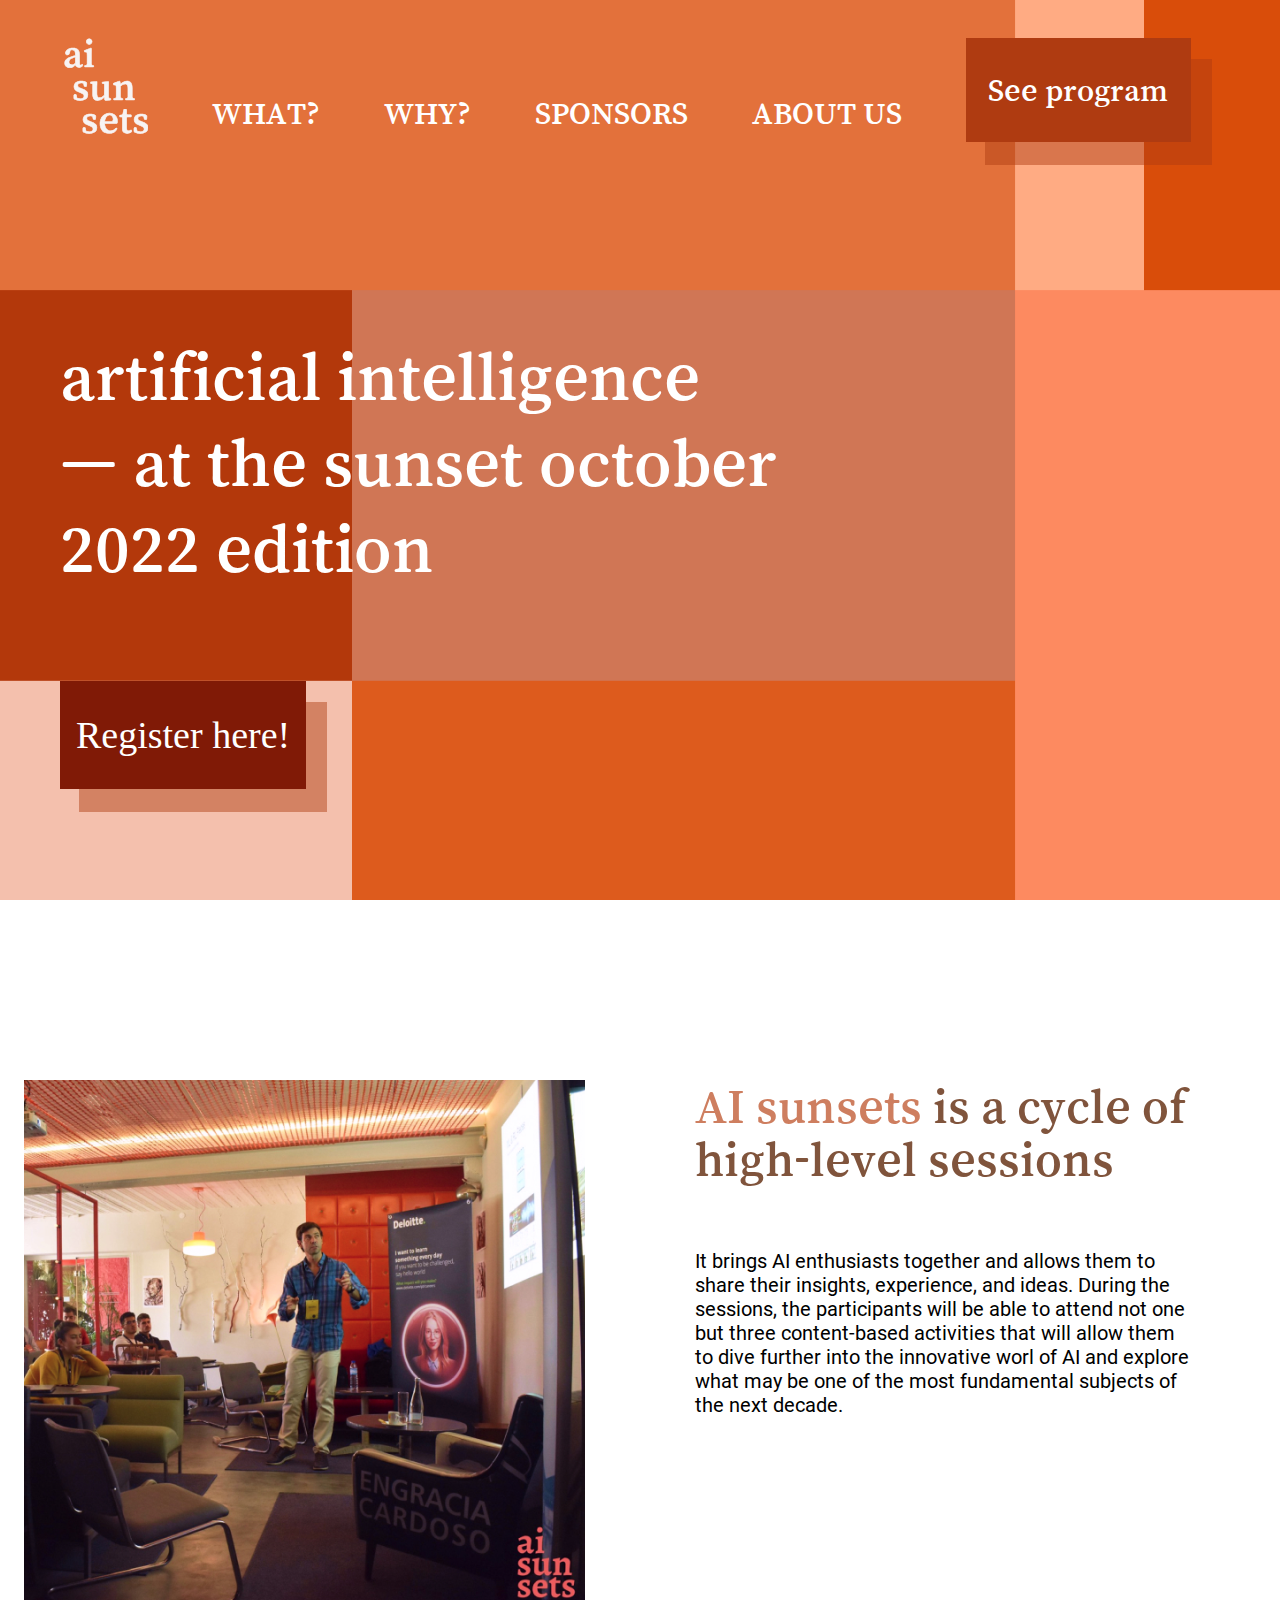
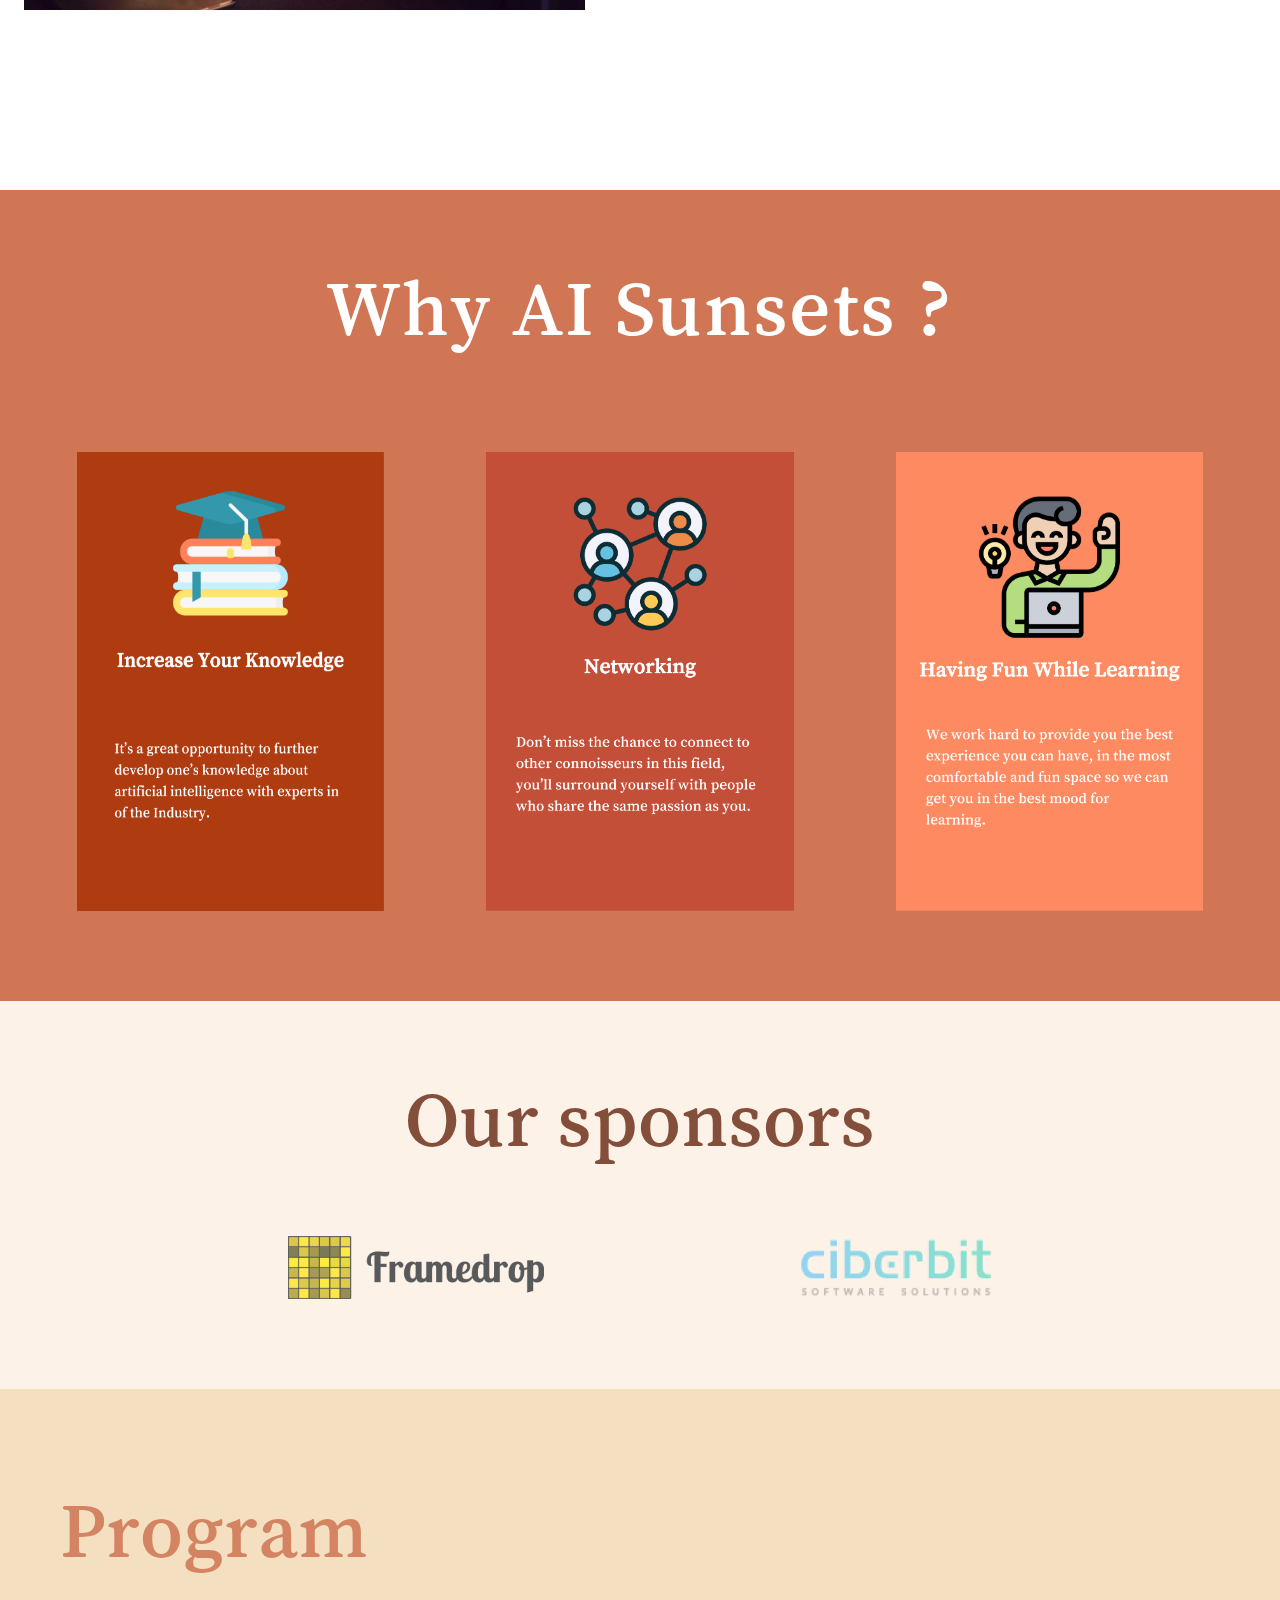
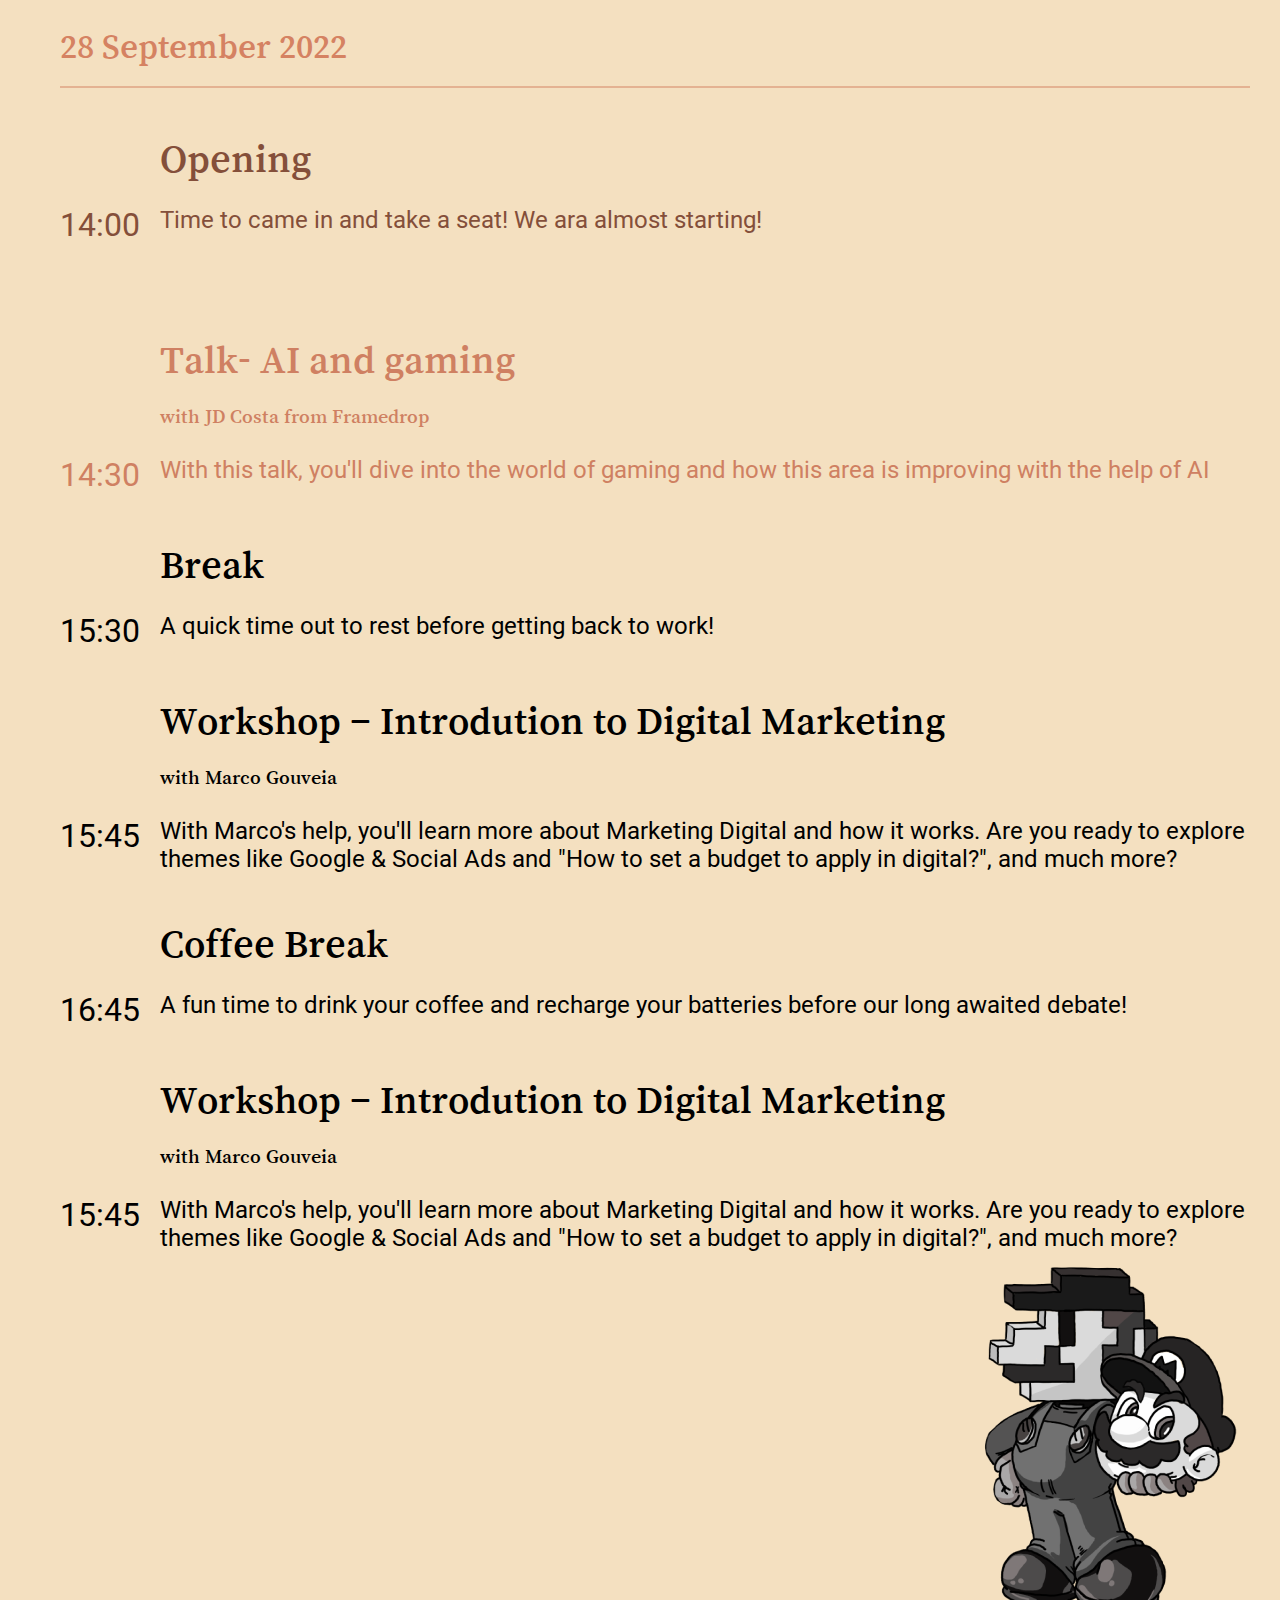
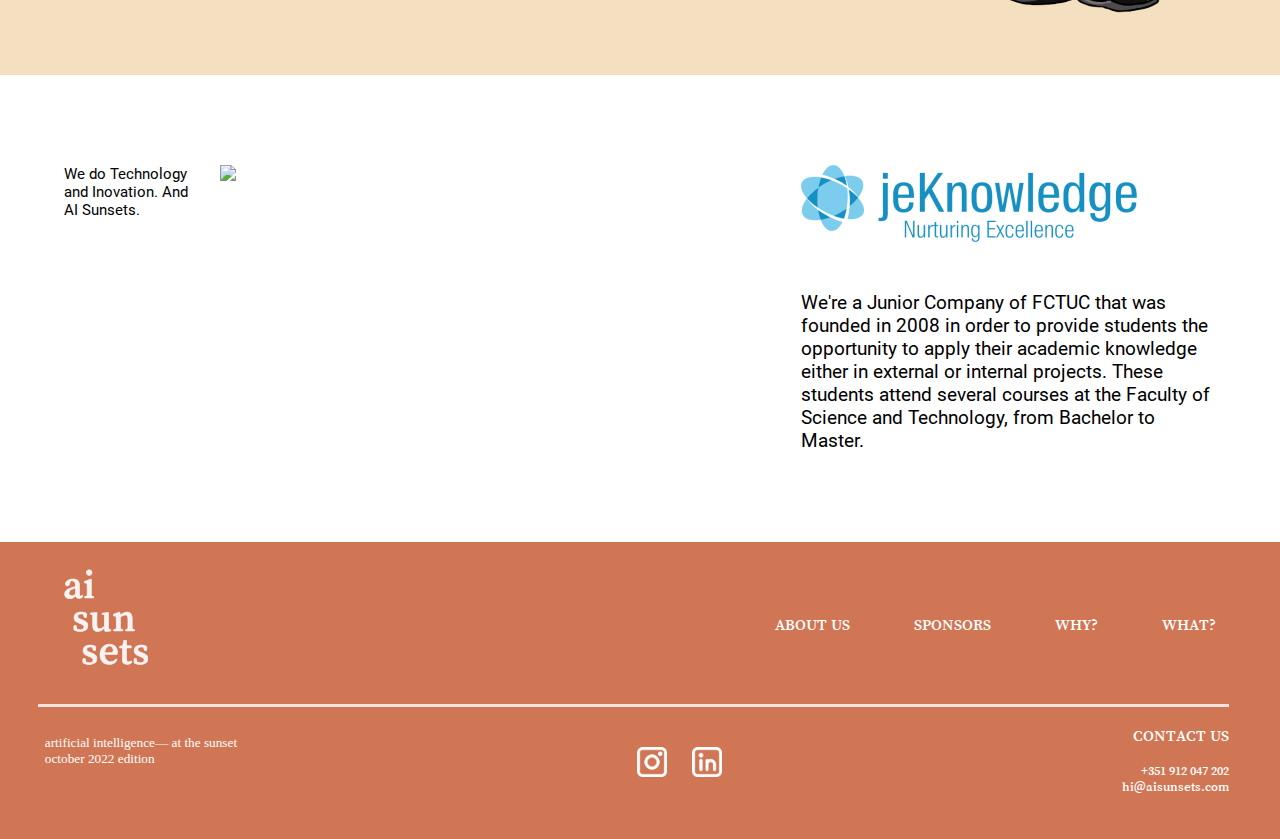
==== commit ddd55a4c: "programa quase todo atualizado" ====
--- a/home.html
+++ b/home.html
@@ -211,20 +211,62 @@
           <h3 class="talk-title">Opening</h3>
           <p class="hora">14:00</p>
           <p class="talk-desc">
-            Time to come in and take a seat! The show is about to start!
+            Time to came in and take a seat! We ara almost starting!
           </p>
         </div>
 
         <div class="program_grid" id="program_second">
           <h3 class="talk-title">
-            Talk - Artificial text: from birth to BERT <br />
-            <span>with Pedro Verruma from Talkdesk</span>
+            Talk- AI and gaming <br />
+            <span>with JD Costa from Framedrop </span>
           </h3>
           <p class="hora">14:30</p>
           <p class="talk-desc">
-            In this talk you will learn about how Machine Learning allows for a
-            computer to<br />
-            understand and manipulate human language.
+            With this talk, you'll dive into the world of gaming and how this
+            area is improving with the help of AI
+          </p>
+        </div>
+
+        <div id="program_third" class="program_grid">
+          <h3 class="talk-title">Break</h3>
+          <p class="hora">15:30</p>
+          <p class="talk-desc">
+            A quick time out to rest before getting back to work!
+          </p>
+        </div>
+
+        <div class="program_grid" id="program_fourth">
+          <h3 class="talk-title">
+            Workshop – Introdution to Digital Marketing <br />
+            <span>with Marco Gouveia</span>
+          </h3>
+          <p class="hora">15:45</p>
+          <p class="talk-desc">
+            With Marco's help, you'll learn more about Marketing Digital and how
+            it works. Are you ready to explore themes like Google & Social Ads
+            and "How to set a budget to apply in digital?", and much more?
+          </p>
+        </div>
+
+        <div id="program_fifth" class="program_grid">
+          <h3 class="talk-title">Coffee Break</h3>
+          <p class="hora">16:45</p>
+          <p class="talk-desc">
+            A fun time to drink your coffee and recharge your batteries before
+            our long awaited debate!
+          </p>
+        </div>
+
+        <div class="program_grid" id="program_fourth">
+          <h3 class="talk-title">
+            Workshop – Introdution to Digital Marketing <br />
+            <span>with Marco Gouveia</span>
+          </h3>
+          <p class="hora">15:45</p>
+          <p class="talk-desc">
+            With Marco's help, you'll learn more about Marketing Digital and how
+            it works. Are you ready to explore themes like Google & Social Ads
+            and "How to set a budget to apply in digital?", and much more?
           </p>
         </div>
 
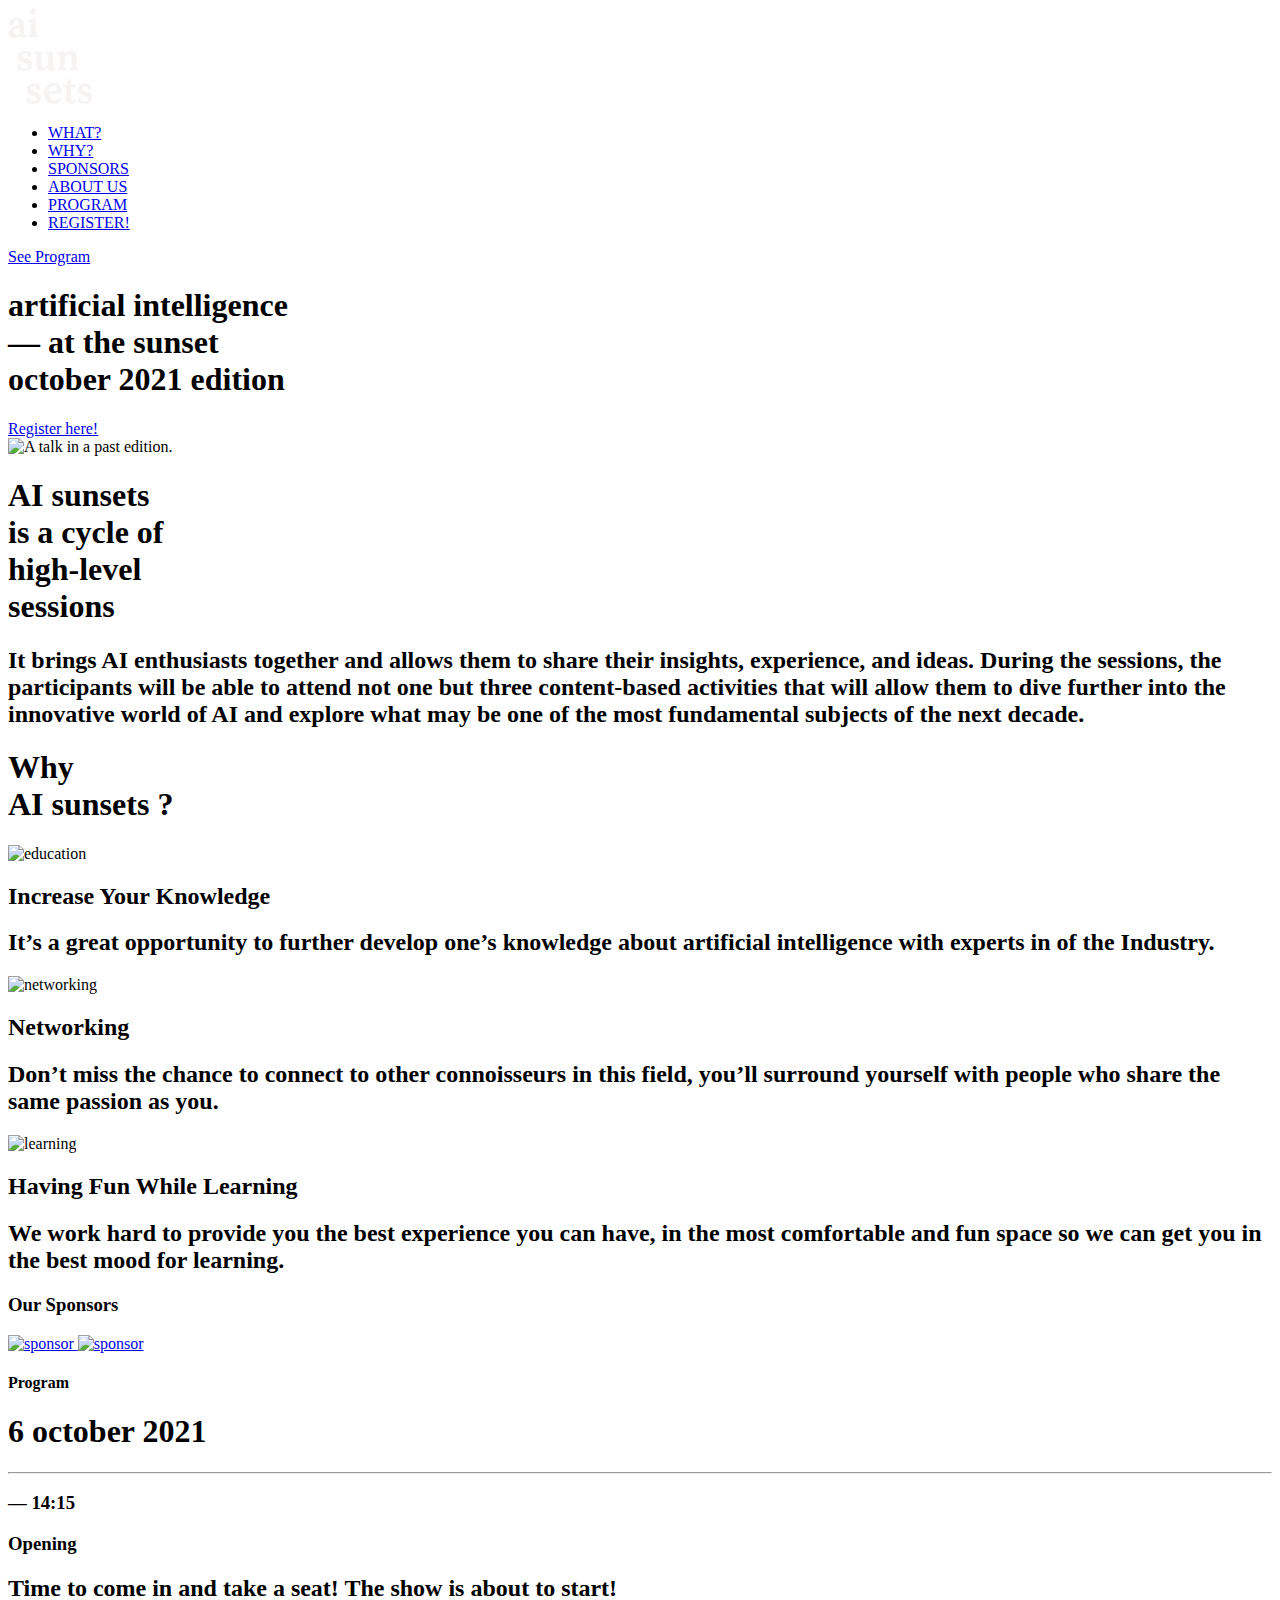
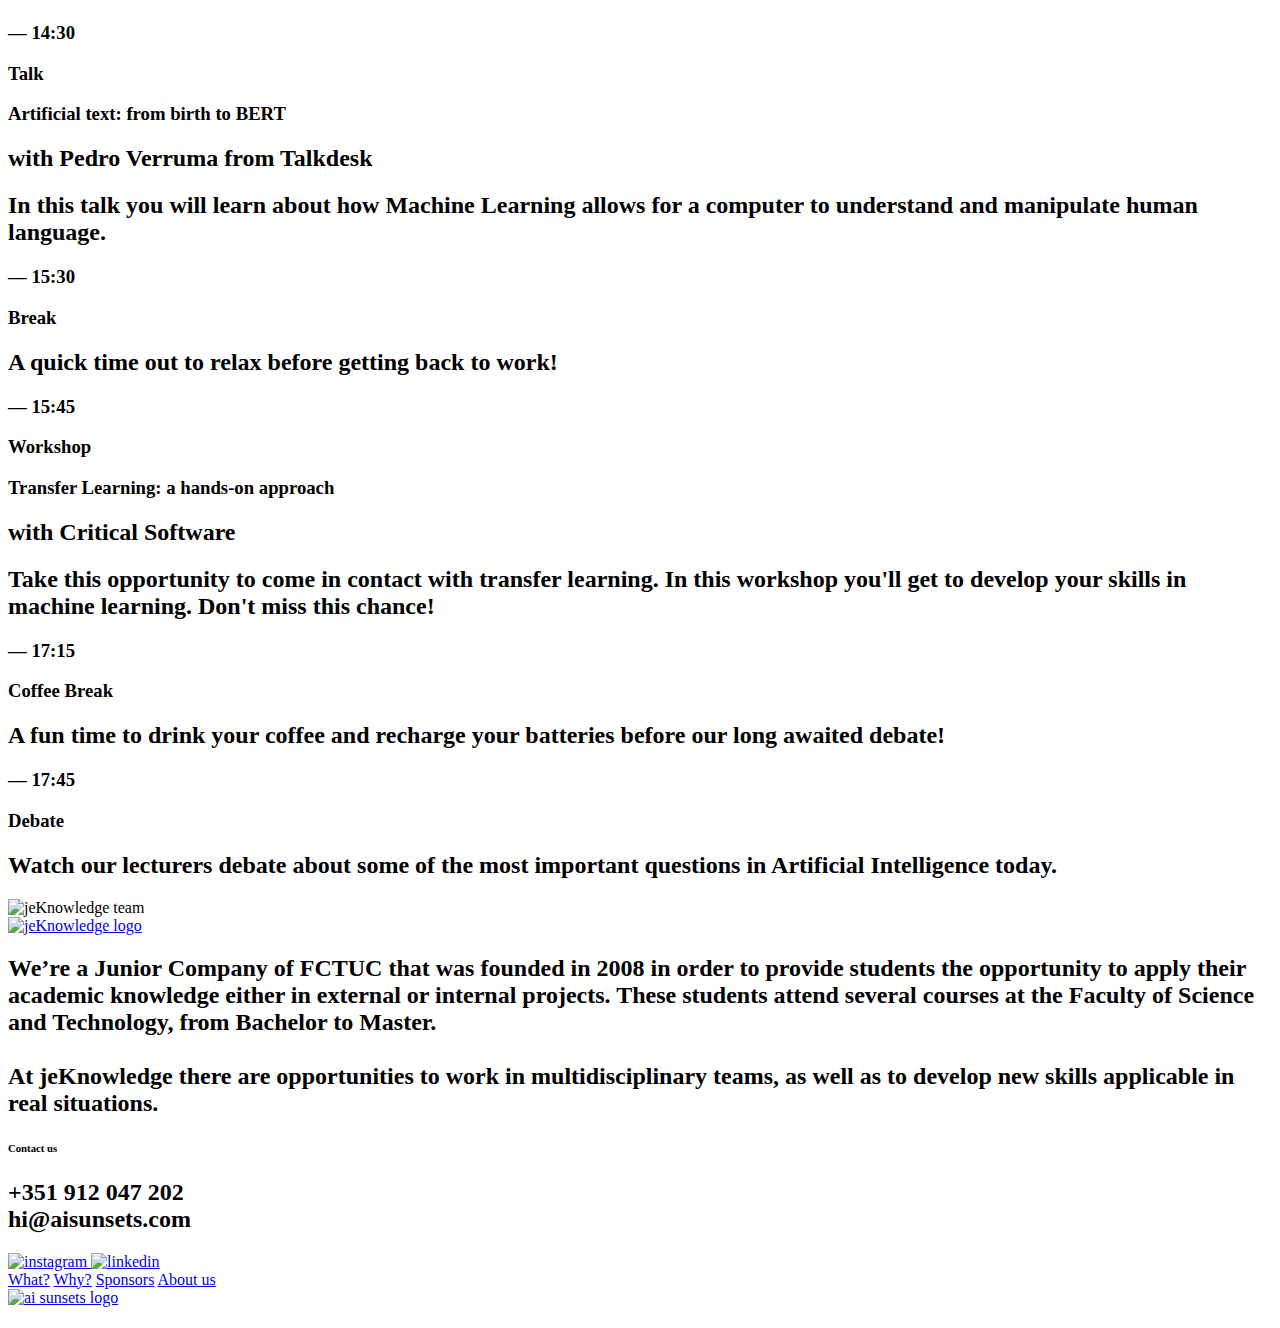
==== commit b7390e4f: "home igual ao da bárbara" ====
--- a/home.html
+++ b/home.html
@@ -1,369 +1,412 @@
 <!DOCTYPE html>
-<html>
-  <head>
-    <title>AI Sunsets</title>
-    <script src="jquery.min.js"></script>
-    <script>
-      document.addEventListener("DOMContentLoaded", nav);
-      $(document).ready(function () {
-        $(".what").click(function () {
-          $("html, body").animate(
-            {
-              scrollTop: $("#what-section").offset().top,
-            },
-            1000
-          );
-        });
-        $(".why").click(function () {
-          $("html, body").animate(
-            {
-              scrollTop: $("#why-section").offset().top,
-            },
-            1000
-          );
-        });
-        $("#program-button").click(function () {
-          $("html, body").animate(
-            {
-              scrollTop: $("#schedule-section").offset().top,
-            },
-            1000
-          );
-        });
-
-        $(".sponsors").click(function () {
-          $("html, body").animate(
-            {
-              scrollTop: $("#sponsors-section").offset().top - 48,
-            },
-            1000
-          );
-        });
-        $(".jek").click(function () {
-          $("html, body").animate(
-            {
-              scrollTop: $("#jek-section").offset().top,
-            },
-            1000
-          );
-        });
-        $(".schedule").click(function () {
-          $("html, body").animate(
-            {
-              scrollTop: $("#schedule-section").offset().top,
-            },
-            1000
-          );
-        });
-        $("#ai-logo-footer").click(function () {
-          $("html, body").animate(
-            {
-              scrollTop: $("#initial-section").offset().top,
-            },
-            1000
-          );
-        });
+<html lang="en">
+
+<head>
+  <meta charset="utf-8">
+  <meta name="viewport" content="width=device-width, initial-scale=1.0">
+  <link rel="preload" href="main.css" as="style">
+
+  <link rel="stylesheet" href="wipeout.css">
+  <link rel="stylesheet" href="main.css">
+  <link rel="icon" href="assets\Logotipos\FavIcon.svg">
+  <meta name="theme-color" content="#ffffff" />
+
+  <!-- Primary Meta Tags -->
+  <title>AI Sunsets</title>
+  <meta name="title" content="AI Sunsets">
+  <meta name="description" content="Talks at the sunset.">
+
+  <!-- Open Graph / Facebook -->
+  <meta property="og:type" content="website">
+  <meta property="og:url" content="https://ai-sunsets.herokuapp.com/">
+  <meta property="og:title" content="AI Sunsets">
+  <meta property="og:description" content="AI sunsets is a cycle of
+high-level sessions that
+brings AI enthusiasts
+together and allows them
+to share their insights,
+experience, and ideas.">
+  <meta property="og:image" content="assets\images\meta.jpg">
+
+  <!-- Twitter -->
+  <meta property="twitter:card" content="summary_large_image">
+  <meta property="twitter:url" content="https://ai-sunsets.herokuapp.com/">
+  <meta property="twitter:title" content="AI Sunsets">
+  <meta property="twitter:description" content="AI sunsets is a cycle of
+high-level sessions that
+brings AI enthusiasts
+together and allows them
+to share their insights,
+experience, and ideas.">
+  <meta property="twitter:image" content="assets\images\meta.jpg">
+
+</head>
+
+<body>
+  <nav class="nav-base" id="my-nav-base">
+
+    <a href="#initial-section" name="ai-sunsets-logo"> <img src="assets/Logotipos/NavLogo.svg" id="ai-logo"
+        alt="ai sunsets logo" /></a>
+    <ul class="nav-links">
+
+
+      <li><a href="#what-section" class="nav-item what">WHAT?</a></li>
+      <li><a href="#why-section" class="nav-item why">WHY?</a></li>
+      <li><a href="#sponsors-section" class="nav-item sponsors">SPONSORS</a></li>
+      <li><a href="#jek-section" class="nav-item jek">ABOUT US</a></li>
+      <li><a href="#schedule-section" class="nav-item schedule">PROGRAM</a></li>
+      <li><a href="register.html" class="nav-item tickets">REGISTER!</a></li>
+    </ul>
+    <div id="program-button-wrapper">
+
+      <a href="#schedule-section" id="program-button">
+        <p>See Program</p>
+      </a>
+    </div>
+
+    <div class="burger">
+      <div class="line line1"></div>
+      <div class="line line2"></div>
+      <div class="line line3"></div>
+    </div>
+  </nav>
+
+
+  <section id="initial-section">
+    <div class="section-container">
+
+      <h1 id="hero-text">artificial intelligence <br>
+        — at the <span> sunset</span><br>
+        october 2021 edition</h1>
+
+      <a href="register.html" id="tickets-button"><span>Register here!</span></a>
+    </div>
+  </section>
+  <section id="what-section">
+    <div class="section-container">
+
+      <div class="what-column" id="what-photo-column">
+        <img id="what-photo" src="assets\Photos\Photo01.jpg" alt="A talk in a past edition.">
+      </div>
+      <div class="what-column" id="what-text-column">
+        <h1><span>AI sunsets</span> <br>is a cycle of <br>high-level <br>sessions
+        </h1>
+        <h2>
+          It brings AI enthusiasts together and allows them to share their insights, experience, and ideas.
+          During the sessions, the participants will be able to attend not one but three content-based activities that
+          will allow them to dive further into the innovative world of AI and explore what may be one of the most
+          fundamental subjects of the next decade.
+        </h2>
+      </div>
+    </div>
+    <div></div>
+  </section>
+  <section id="why-section">
+    <div class="section-container">
+
+      <h1>Why <span>
+          <div id="break"> </div>AI sunsets
+        </span>?
+      </h1>
+
+      <div id="cards-container">
+
+        <div class="why-card">
+          <img src="assets\Info Cards\education.svg" alt="education" />
+
+          <h2 class="bold-h2">Increase Your Knowledge
+          </h2>
+          <h2>It’s a great opportunity to further develop one’s knowledge about artificial intelligence with experts in
+            of
+            the Industry.</h2>
+
+        </div>
+        <div class="why-card">
+          <img src="assets\Info Cards\networking.svg" alt="networking" />
+          <h2 class="bold-h2">Networking
+          </h2>
+          <h2>Don’t miss the chance to connect to other connoisseurs in this field, you’ll surround yourself with people
+            who share the same passion as you.</h2>
+        </div>
+        <div class="why-card">
+          <img src="assets\Info Cards\learning.svg" alt="learning" />
+          <h2 class="bold-h2">Having Fun While Learning
+          </h2>
+          <h2>We work hard to provide you the best experience you can have, in the most comfortable and fun space so we
+            can get you in the best mood for learning.</h2>
+        </div>
+      </div>
+    </div>
+  </section>
+  <section id="sponsors-section">
+    <div class="section-container">
+
+      <h3>Our Sponsors</h3>
+
+
+      <div id="partners-container">
+
+        <a href="https://www2.deloitte.com/pt/pt.html" target="_blank" class="partner-logo">
+          <img src="assets\images\sponsors\DeloitteNewLogo.jpg" alt="sponsor" />
+        </a>
+        
+        <a href="https://redlight.dev/" target="_blank" class="partner-logo">
+          <img src="assets\images\sponsors\redlight.png" alt="sponsor" />
+        </a>
+
+
+      </div>
+      
+    </div>
+
+
+  </section>
+  <section id="schedule-section">
+    <div class="section-container">
+
+      <h4>Program</h4>
+      <h1>6 october 2021</h1>
+      <hr class="new1">
+      <div id="talks-workshops-container">
+        <div id="talks-container" class="program-container">
+          <div class="big-info-container">
+            <div class="time-container">
+
+              <h3 ><span class="dash">­—  </span>14:15</h3>
+            </div>
+
+            <div class="info-container">
+              <h3>Opening</h3>
+              
+              <h2>Time to come in and take a seat! The show is about to start!</h2>
+            </div>
+
+          </div>
+          <div class="big-info-container">
+            <div class="time-container">
+
+              <h3 class="red"><span class="dash">­—  </span>14:30</h3>
+            </div>
+
+            <div class="info-container">
+              <h3 class="red">Talk</h3>
+
+              <h3>Artificial text: from birth to BERT</h3>
+              <h2 class="grey">with Pedro Verruma from Talkdesk</h2>
+
+              <h2>In this talk you will learn about how Machine Learning allows for a computer to understand and
+                manipulate human language.</h2>
+            </div>
+
+          </div>
+          <div class="big-info-container">
+            <div class="time-container">
+
+              <h3 ><span class="dash">­—  </span>15:30</h3>
+            </div>
+
+            <div class="info-container">
+
+              <h3>Break</h3>
+
+              <h2>A quick time out to relax before getting back to work!
+              </h2>
+            </div>
+
+          </div>
+          <div class="big-info-container">
+            <div class="time-container">
+
+              <h3 class="red"><span class="dash">­—  </span>15:45</h3>
+            </div>
+
+            <div class="info-container">
+              <h3 class="red">Workshop</h3>
+
+              <h3>Transfer Learning: a hands-on approach</h3>
+              <h2 class="grey">with Critical Software</h2>
+
+              <h2>Take this opportunity to come in contact with transfer learning. In this workshop you'll get to develop your skills in machine learning. Don't miss this chance!  </h2>
+            </div>
+
+          </div>
+          <div class="big-info-container">
+            <div class="time-container">
+
+              <h3 ><span class="dash">­—  </span>17:15</h3>
+            </div>
+
+            <div class="info-container">
+
+              <h3>Coffee Break</h3>
+
+              <h2>A fun time to drink your coffee and recharge your batteries before our long awaited debate!
+              </div>
+
+          </div>
+          <div class="big-info-container">
+            <div class="time-container">
+
+              <h3 class="red"><span class="dash">­—  </span>17:45</h3>
+            </div>
+
+            <div class="info-container">
+              <h3 class="red">Debate</h3>
+
+
+              <h2>Watch our lecturers debate about some of the most important questions in Artificial Intelligence today. 
+</h2>
+            </div>
+
+          </div>
+        </div>
+      </div>
+    </div>
+  </section>
+
+  <section id="jek-section">
+    <div class="section-container">
+
+      <div class="jek-column" id="jek-photo-column">
+        <img id="jek-photo" src="assets\Photos\Photo02.jpg" alt="jeKnowledge team">
+      </div>
+      <div class="jek-column" id="jek-text-column">
+        <a target="_blank" href="https://jeknowledge.pt/">
+          <img id="jek-logo" src="assets\Logotipos\logo-jek.svg" alt="jeKnowledge logo">
+
+        </a>
+
+        <h2>
+          We’re a Junior Company of FCTUC that was founded in 2008 in order to provide students the opportunity to apply
+          their academic knowledge either in external or internal projects. These students attend several courses at the
+          Faculty of Science and Technology, from Bachelor to Master.
+          <br><br>At jeKnowledge there are opportunities to work in multidisciplinary teams, as well as to develop new
+          skills applicable in real situations.
+        </h2>
+      </div>
+    </div>
+    <div></div>
+  </section>
+  <section id="footer-section">
+    <div class="section-container">
+
+      <div id="left-footer">
+        <h6>Contact us</h6>
+        <h2>+351 912 047 202<br>
+          hi@aisunsets.com</h2>
+
+      </div>
+      <div id="middle-footer">
+        <div id="social-row">
+          <!--<img class="social-logo" src="assets\Logotipos\Twitter.svg" alt="twitter">
+          <img class="social-logo" src="assets\Logotipos\Facebook.svg" alt="facebook">-->
+          <a target="_blank" href="https://www.instagram.com/aisunsets/">
+            <img class="social-logo" src="assets\Logotipos\Instagram.svg" alt="instagram">
+
+          </a>
+          <a target="_blank" href="https://www.linkedin.com/company/aisunsets/">
+
+            <img class="social-logo" src="assets\Logotipos\Linkedin.svg" alt="linkedin">
+          </a>
+
+        </div>
+        <div id="nav-row">
+
+          <a href="#what-section" class="footer-item what">What?</a>
+          <a href="#why-section" class="footer-item why">Why?</a>
+          <a href="#sponsors-section" " class=" footer-item sponsors">Sponsors</a>
+          <a href="#jek-section" class="footer-item jek">About us</a>
+
+        </div>
+      </div>
+      <div id="right-footer">
+        <a href="#initial-section" id="ai-logo-footer">
+
+          <img id="ai-logo-big" src="assets\Logotipos\Logotype.svg" alt="ai sunsets logo">
+        </a>
+
+      </div>
+    </div>
+  </section>
+  <h1></h1>
+  <p> </p>
+</body>
+<script src="https://code.jquery.com/jquery-3.5.0.js"></script>
+
+<script>
+  document.addEventListener('DOMContentLoaded', nav)
+  $(document).ready(function () {
+
+    $(".what").click(function () {
+      $('html, body').animate({
+        scrollTop: $("#what-section").offset().top
+      }, 1000);
+    });
+    $(".why").click(function () {
+      $('html, body').animate({
+        scrollTop: $("#why-section").offset().top
+      }, 1000);
+    });
+    $("#program-button").click(function () {
+      $('html, body').animate({
+        scrollTop: $("#schedule-section").offset().top
+      }, 1000);
+    });
+
+    $(".sponsors").click(function () {
+      $('html, body').animate({
+        scrollTop: $("#sponsors-section").offset().top - 48
+      }, 1000);
+    });
+    $(".jek").click(function () {
+      $('html, body').animate({
+        scrollTop: $("#jek-section").offset().top
+      }, 1000);
+    });
+    $(".schedule").click(function () {
+      $('html, body').animate({
+        scrollTop: $("#schedule-section").offset().top
+      }, 1000);
+    });
+    $("#ai-logo-footer").click(function () {
+      $('html, body').animate({
+        scrollTop: $("#initial-section").offset().top
+      }, 1000);
+    });
+
+  });
+
+
+  function nav() {
+    const burger = document.querySelector('.burger');
+    const nav = document.querySelector('.nav-base');
+    var navlinks = document.querySelector(".nav-links")
+    var navitem = document.getElementsByClassName(".nav-item")
+    //navlinks.style.transition = "none";
+    $(document).ready(function () {
+
+      $(".nav-item").click(function () {
+        nav.classList.toggle('show');
       });
-      function nav() {
-        const burger = document.querySelector(".burger");
-        const nav = document.querySelector(".nav-base");
-        var navlinks = document.querySelector(".nav-links");
-        var navitem = document.getElementsByClassName(".nav-item");
-        //navlinks.style.transition = "none";
-        $(document).ready(function () {
-          $(".nav-item").click(function () {
-            nav.classList.toggle("show");
-          });
-        });
-
-        burger.addEventListener("click", () => {
-          navlinks.style.transition =
-            "transform 1s ease, opacity 0.5s ease-out";
-          $(window).resize(function () {
-            if (navlinks.style.transition != "none")
-              navlinks.style.transition = "none";
-            //resize just happened, pixels changed
-          });
-          nav.classList.toggle("show");
-        });
-      }
-    </script>
-    <link rel="stylesheet" type="text/css" href="home.css" />
-    <link rel="stylesheet" type="text/css" href="fonts.css" />
-  </head>
-
-  <body>
-    <section id="initial-section" id="my-nav-base">
-      <nav class="nav-base">
-        <ul class="nav-links">
-          <li>
-            <a
-              href="#initial-section"
-              name="ai-sunsets-logo"
-              class="nav-item-logo"
-            >
-              <img
-                src="assets/Logotipos/NavLogo.svg"
-                id="ai-logo"
-                alt="ai sunsets logo"
-              />
-            </a>
-          </li>
-          <li><a href="#what-section" class="nav-item what">WHAT?</a></li>
-          <li><a href="#why-section" class="nav-item why">WHY?</a></li>
-          <li>
-            <a href="#sponsors-section" class="nav-item sponsors">SPONSORS</a>
-          </li>
-          <li><a href="#jek-section" class="nav-item jek">ABOUT US</a></li>
-          <div>
-            <a href="#schedule-section" class="nav-item-schedule schedule"
-              >See program</a
-            >
-          </div>
-        </ul>
-        <div class="burger">
-          <div class="line line1"></div>
-          <div class="line line2"></div>
-          <div class="line line3"></div>
-        </div>
-      </nav>
-
-      <!----------------------------------------------------------------------------------------------------->
-      <!---------------------------------------------- Hero --------------------------------------------->
-      <!----------------------------------------------------------------------------------------------------->
-
-      <section id="hero_content">
-        <h1 class="description">
-          artificial intelligence<br />
-          — at the sunset october<br />
-          2022 edition
-        </h1>
-        <a class="register-button" href="#register">Register here!</a>
-      </section>
-    </section>
-
-    <!----------------------------------------------------------------------------------------------------->
-    <!---------------------------------------------- WHAT --------------------------------------------->
-    <!----------------------------------------------------------------------------------------------------->
-
-    <section id="what-section">
-      <img src="img/image 12.png" class="img1" />
-      <div class="description-what">
-        <h2>
-          <span class="change-color">AI sunsets </span> is a cycle of high-level
-          sessions
-        </h2>
-        <p>
-          It brings AI enthusiasts together and allows them to share their
-          insights, experience, and ideas. During the sessions, the participants
-          will be able to attend not one but three content-based activities that
-          will allow them to dive further into the innovative worl of AI and
-          explore what may be one of the most fundamental subjects of the next
-          decade.
-        </p>
-      </div>
-    </section>
-
-    <!----------------------------------------------------------------------------------------------------->
-    <!---------------------------------------------- WHY --------------------------------------------->
-    <!----------------------------------------------------------------------------------------------------->
-
-    <section id="why-section">
-      <div class="why-section__title">
-        <h1 class="why-section__title__text">Why AI Sunsets ?</h1>
-      </div>
-
-      <div class="why-section__content">
-        <img src="img/why_card1.png" />
-        <img src="img/why_card2.png" />
-        <img src="img/why_card3.png" />
-      </div>
-    </section>
-
-    <!----------------------------------------------------------------------------------------------------->
-    <!---------------------------------------------- SPONSORS --------------------------------------------->
-    <!----------------------------------------------------------------------------------------------------->
-
-    <section id="sponsors-section">
-      <h2 class="title4">Our sponsors</h2>
-      <div class="sponsor_img_container">
-        <img
-          class="sponsor-logo1"
-          src="img/FramedropLong 1.png"
-          width="100%"
-          height="auto"
-        />
-        <img class="sponsor-logo2" src="img/ciberbitlogo.png" />
-      </div>
-    </section>
-
-    <!----------------------------------------------------------------------------------------------------->
-    <!---------------------------------------------- PROGRAM ---------------------------------------------->
-    <!----------------------------------------------------------------------------------------------------->
-
-    <section class="schedule-section">
-      <div class="scheduleBG">
-        <h2 class="title5">Program</h2>
-        <h3 class="date">28 September 2022</h3>
-        <div class="separator"></div>
-
-        <div id="program_first" class="program_grid">
-          <h3 class="talk-title">Opening</h3>
-          <p class="hora">14:00</p>
-          <p class="talk-desc">
-            Time to came in and take a seat! We ara almost starting!
-          </p>
-        </div>
-
-        <div class="program_grid" id="program_second">
-          <h3 class="talk-title">
-            Talk- AI and gaming <br />
-            <span>with JD Costa from Framedrop </span>
-          </h3>
-          <p class="hora">14:30</p>
-          <p class="talk-desc">
-            With this talk, you'll dive into the world of gaming and how this
-            area is improving with the help of AI
-          </p>
-        </div>
-
-        <div id="program_third" class="program_grid">
-          <h3 class="talk-title">Break</h3>
-          <p class="hora">15:30</p>
-          <p class="talk-desc">
-            A quick time out to rest before getting back to work!
-          </p>
-        </div>
-
-        <div class="program_grid" id="program_fourth">
-          <h3 class="talk-title">
-            Workshop – Introdution to Digital Marketing <br />
-            <span>with Marco Gouveia</span>
-          </h3>
-          <p class="hora">15:45</p>
-          <p class="talk-desc">
-            With Marco's help, you'll learn more about Marketing Digital and how
-            it works. Are you ready to explore themes like Google & Social Ads
-            and "How to set a budget to apply in digital?", and much more?
-          </p>
-        </div>
-
-        <div id="program_fifth" class="program_grid">
-          <h3 class="talk-title">Coffee Break</h3>
-          <p class="hora">16:45</p>
-          <p class="talk-desc">
-            A fun time to drink your coffee and recharge your batteries before
-            our long awaited debate!
-          </p>
-        </div>
-
-        <div class="program_grid" id="program_fourth">
-          <h3 class="talk-title">
-            Workshop – Introdution to Digital Marketing <br />
-            <span>with Marco Gouveia</span>
-          </h3>
-          <p class="hora">15:45</p>
-          <p class="talk-desc">
-            With Marco's help, you'll learn more about Marketing Digital and how
-            it works. Are you ready to explore themes like Google & Social Ads
-            and "How to set a budget to apply in digital?", and much more?
-          </p>
-        </div>
-
-        <div class="img-schedule">
-          <img src="img/mariopb 2.png" />
-        </div>
-      </div>
-    </section>
-
-    <!----------------------------------------------------------------------------------------------------->
-    <!---------------------------------------------- JEK --------------------------------------------->
-    <!----------------------------------------------------------------------------------------------------->
-
-    <section id="jek-section">
-      <p class="small-text1">We do Technology and Inovation. And AI Sunsets.</p>
-
-      <div class="foto-jek">
-        <img src="img/image 9.png" />
-      </div>
-
-      <div class="logo_text_jek">
-        <img src="img/image 10.png" />
-
-        <p class="desc-jek">
-          We're a Junior Company of FCTUC that was founded in 2008 in order to
-          provide students the opportunity to apply their academic knowledge
-          either in external or internal projects. These students attend several
-          courses at the Faculty of Science and Technology, from Bachelor to
-          Master.
-        </p>
-      </div>
-    </section>
-    <!----------------------------------------------------------------------------------------------------->
-    <!---------------------------------------------- FOOTER --------------------------------------------->
-    <!----------------------------------------------------------------------------------------------------->
-
-    <section id="rodape">
-      <div class="nav-bar-container">
-        <li class="logoAI-bottom">
-          <a
-            href="#initial-section"
-            name="ai-sunsets-logo"
-            class="footer-nav-item-logo"
-          >
-            <img src="assets/Logotipos/NavLogo.svg" class="logoAI-img" />
-          </a>
-        </li>
-        <li class="nav-bar what">
-          <a href="#what-section" class="nav-item">WHAT?</a>
-        </li>
-        <li class="nav-bar why">
-          <a href="#why-section" class="nav-item">WHY?</a>
-        </li>
-        <li class="nav-bar sponsors">
-          <a href="#sponsors-section" class="nav-item">SPONSORS</a>
-        </li>
-        <li class="nav-bar about-us">
-          <a href="#jek-section" class="nav-item">ABOUT US</a>
-        </li>
-      </div>
-      <div class="separator2"></div>
-      <div class="footer-bottom">
-        <h5 class="bottom-text">
-          artificial intelligence— at the sunset<br />
-          october 2022 edition
-        </h5>
-        <div class="socialmedia-bottom">
-          <!--   <h4 class="socialmedia-text">SOCIAL MEDIA</h4>-->
-          <div class="logos-row">
-            <div class="socialmedia-logo1">
-              <a href="https://www.instagram.com/aisunsets/"
-                ><img
-                  src="img/insta.png"
-                  id="img_insta"
-                  width="100%"
-                  height="auto"
-              /></a>
-            </div>
-            <div class="socialmedia-logo2">
-              <a href="https://www.linkedin.com/company/aisunsets/"
-                ><img
-                  src="img/linkedInpng.png"
-                  id="img_linke"
-                  width="100%"
-                  height="auto"
-              /></a>
-            </div>
-          </div>
-        </div>
-        <div class="container-contacts">
-          <h4 class="contact-us">CONTACT US <br /></h4>
-          <h5 class="contacts">
-            +351 912 047 202<br />
-            hi@aisunsets.com
-          </h5>
-        </div>
-      </div>
-    </section>
-  </body>
-</html>
+    });
+
+
+
+    burger.addEventListener('click', () => {
+      navlinks.style.transition = "transform 1s ease, opacity 0.5s ease-out";
+      $(window).resize(function () {
+        if (navlinks.style.transition != "none")
+          navlinks.style.transition = "none";
+        //resize just happened, pixels changed
+      });
+      nav.classList.toggle('show');
+
+
+    })
+
+  }
+
+
+</script>
+
+</html>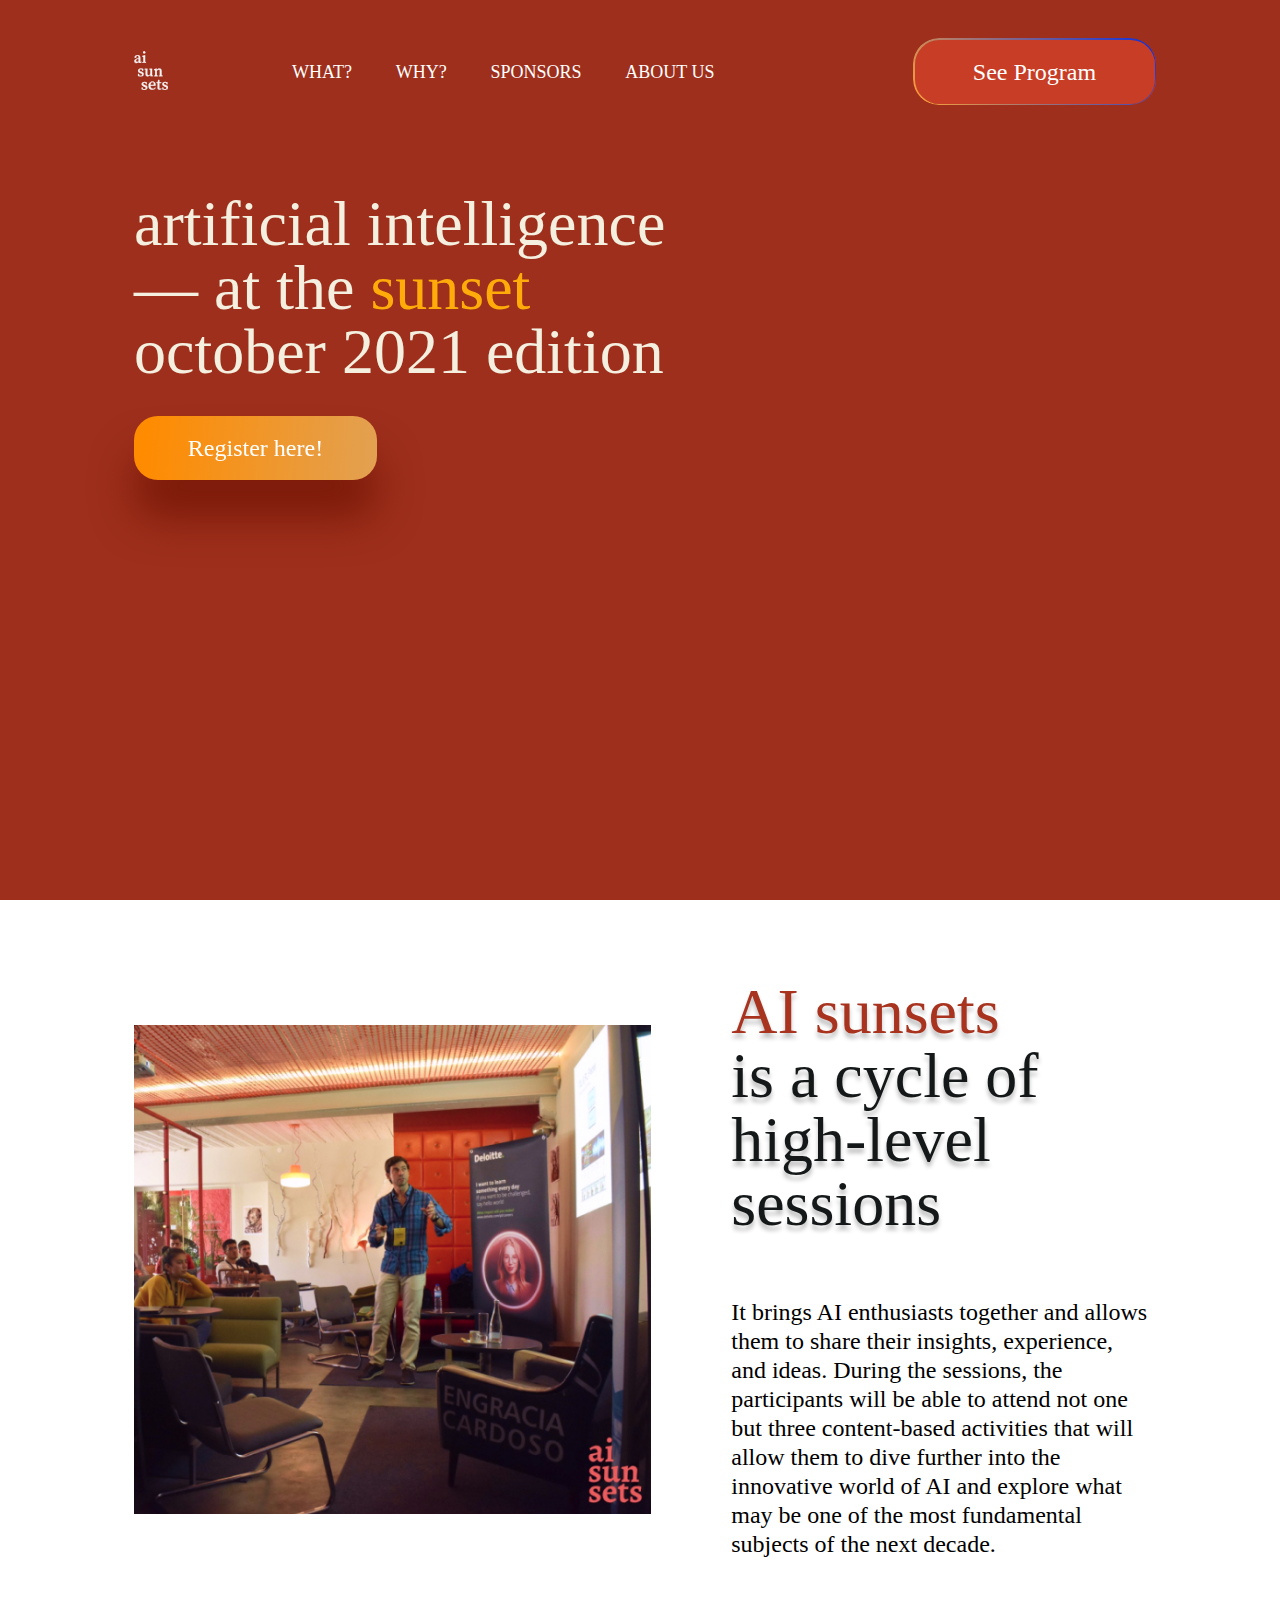
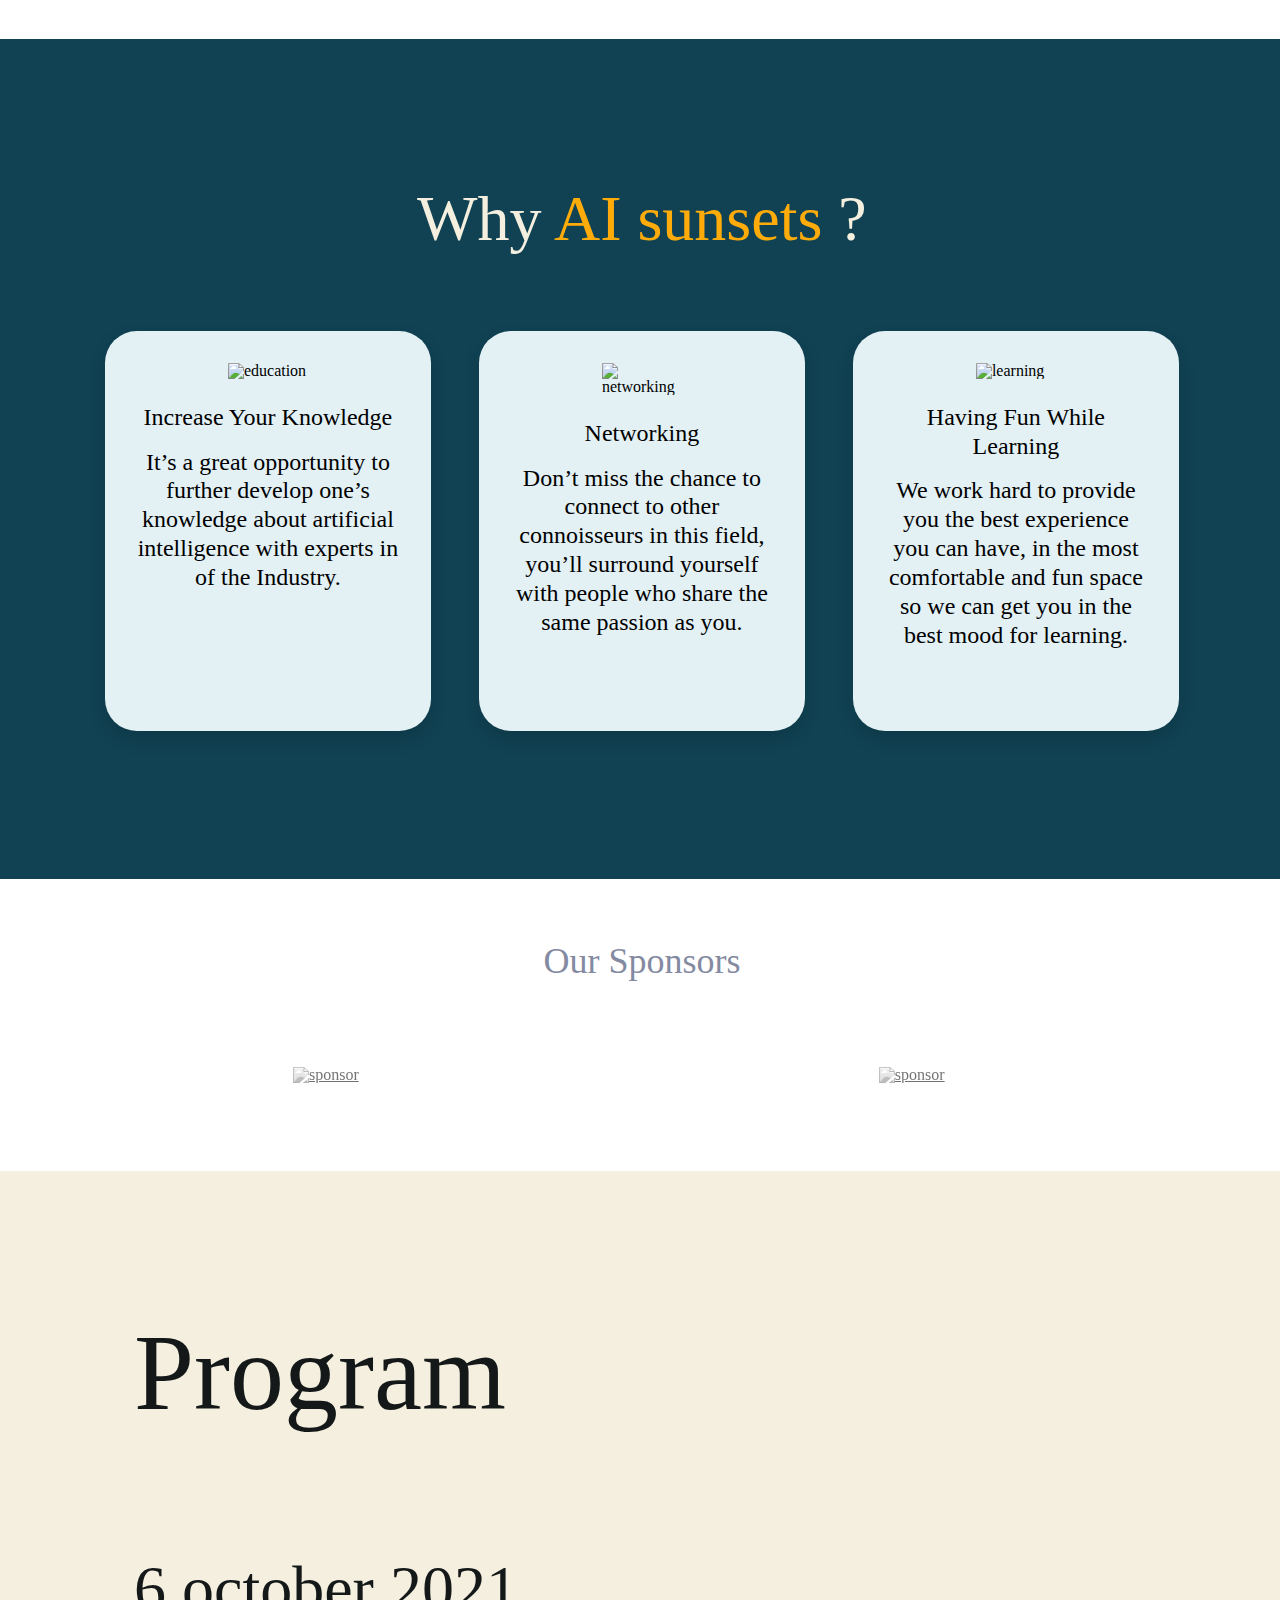
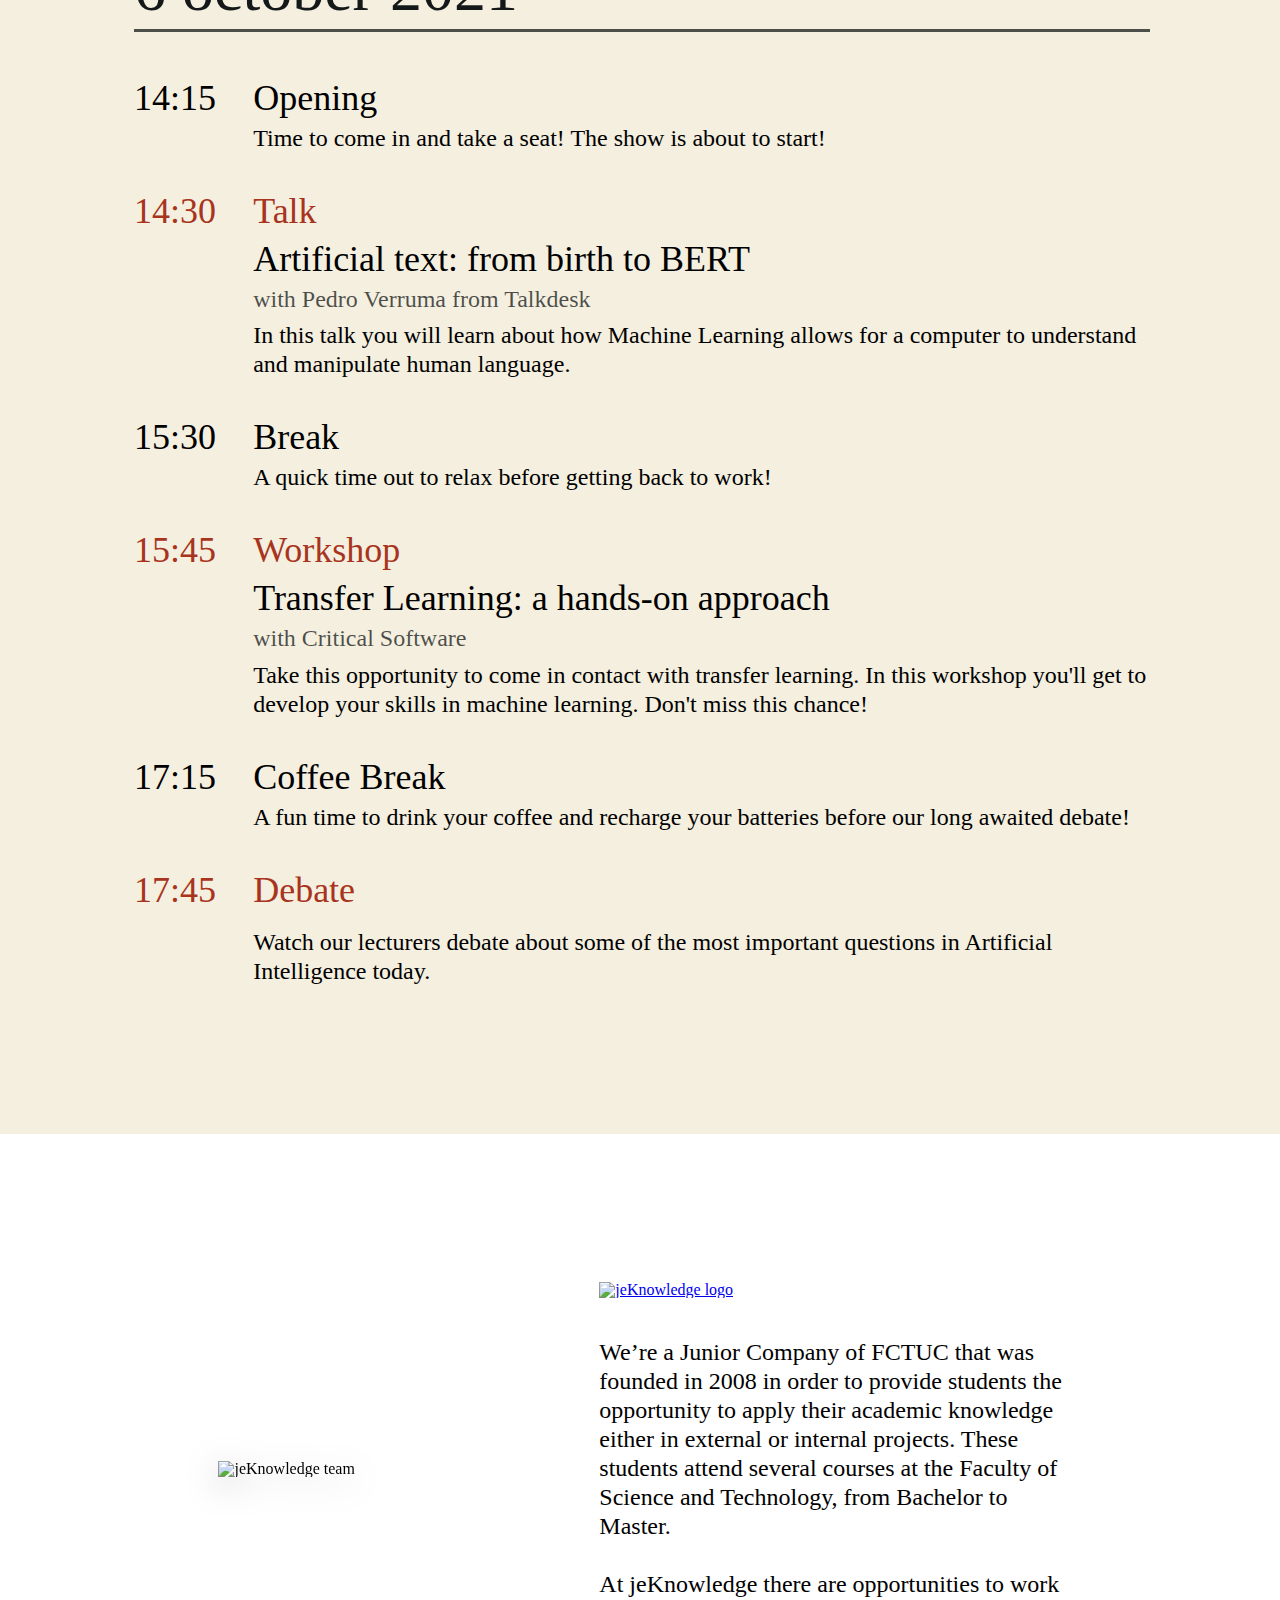
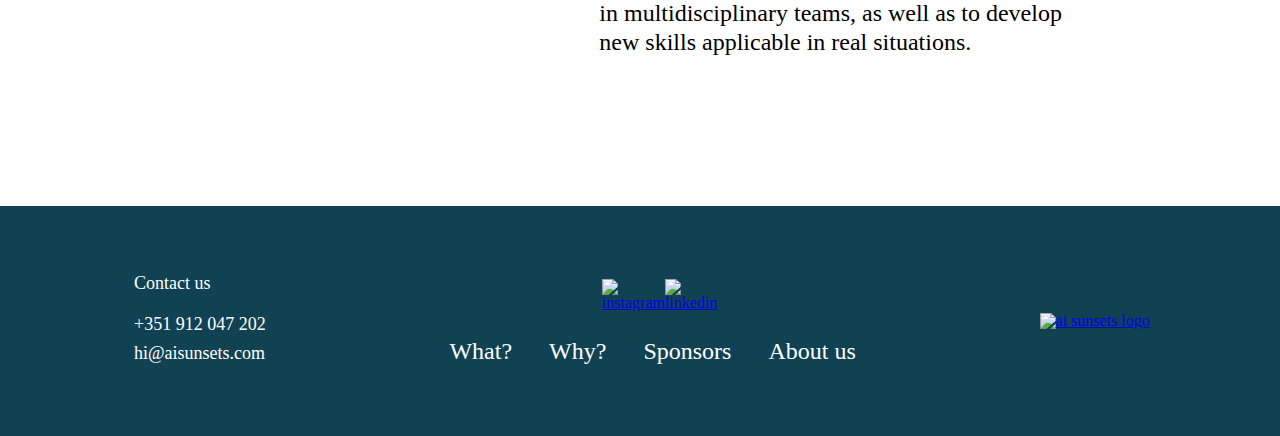
==== commit 6098836d: "alteração cenas soveral para v 2021" ====
--- a/home.html
+++ b/home.html
@@ -86,7 +86,7 @@
     <div class="section-container">
 
       <div class="what-column" id="what-photo-column">
-        <img id="what-photo" src="assets\Photos\Photo01.jpg" alt="A talk in a past edition.">
+        <img id="what-photo" src="img/image 12.png" alt="A talk in a past edition.">
       </div>
       <div class="what-column" id="what-text-column">
         <h1><span>AI sunsets</span> <br>is a cycle of <br>high-level <br>sessions
--- a/main.css
+++ b/main.css
@@ -0,0 +1,1024 @@
+html {
+  font-size: 16px;
+  background-color: #9d2f1c;
+  font-family: "AlegreyaSans-Regular";
+  overflow-x: hidden;
+}
+
+@font-face {
+  font-family: "AlegreyaSans-Bold";
+  src: url("../assets/Alegreya_Sans/AlegreyaSans-Bold.ttf") format("truetype");
+  font-display: swap;
+  /* Safari, Android, iOS */
+}
+
+@font-face {
+  font-family: "AlegreyaSans-Regular";
+  src: url("../assets/Alegreya_Sans/AlegreyaSans-Regular.ttf")
+    format("truetype");
+  font-display: swap;
+  /* Safari, Android, iOS */
+}
+
+@font-face {
+  font-family: "AlegreyaSans-Medium";
+  src: url("../assets/Alegreya_Sans/AlegreyaSans-Medium.ttf") format("truetype");
+  /* Safari, Android, iOS */
+  font-display: swap;
+}
+
+@font-face {
+  font-family: "Alegreya-Medium";
+  src: url("../assets/Alegreya/Alegreya-Medium.ttf") format("truetype");
+  /* Safari, Android, iOS */
+  font-display: swap;
+}
+
+@font-face {
+  font-family: "Alegreya-Regular";
+  src: url("../assets/Alegreya/Alegreya-Regular.ttf") format("truetype");
+  font-display: swap;
+  /* Safari, Android, iOS */
+}
+
+@font-face {
+  font-family: "Alegreya-Bold";
+  src: url("../assets/Alegreya/Alegreya-Bold.ttf") format("truetype");
+  /* Safari, Android, iOS */
+  font-display: swap;
+}
+
+@font-face {
+  font-family: "AlegreyaSansSC-Bold";
+  src: url("../assets/Alegreya_Sans_SC/AlegreyaSansSC-Bold.ttf")
+    format("truetype");
+  /* Safari, Android, iOS */
+  font-display: swap;
+}
+
+.section-container {
+  padding: 148px 134px;
+}
+
+section {
+  width: 100.3vw;
+}
+
+.nav-base {
+  top: 40px;
+  width: 100vw;
+  position: absolute;
+  display: flex;
+  flex-direction: row;
+  align-items: center;
+  z-index: 3;
+}
+
+.nav-links {
+  display: flex;
+  flex-direction: row;
+  align-items: center;
+  justify-content: space-between;
+  z-index: 3;
+  width: 100%;
+}
+
+.nav-base .nav-links a {
+  font-family: "AlegreyaSans-Bold";
+  vertical-align: middle;
+  font-size: 18px;
+  text-decoration: none;
+  color: #ffffff;
+  width: max-content;
+}
+
+.nav-base a:hover {
+  transition: all 0.5s ease-out;
+}
+
+.show-later {
+  display: none;
+}
+
+#ai-logo {
+  margin-left: 134px;
+  position: relative;
+  margin-right: 124px;
+  width: 34px;
+}
+
+.burger {
+  display: none;
+  cursor: pointer;
+}
+
+.nav-item {
+  margin-right: 16px;
+  vertical-align: middle;
+  pointer-events: auto;
+  position: relative;
+  transition: opacity 200ms;
+}
+
+.nav-item::before {
+  content: "";
+  width: 120%;
+  height: 100%;
+  position: absolute;
+  top: 12px;
+  left: -10%;
+  right: 0;
+  bottom: 0;
+  margin: 0 auto;
+  border-bottom: 3px solid #e69e48;
+  transform: scale(0);
+  transition: transform 200ms ease-out;
+  transform-origin: bottom;
+  box-sizing: border-box;
+}
+
+.nav-item:hover::before {
+  transform: scale(1);
+  box-sizing: border-box;
+}
+
+.line {
+  height: 3px;
+  width: 24px;
+  margin: 4px 0 0 0;
+  background: #ffffff;
+  transition: transform 0.5s ease, opacity 0.5s ease;
+}
+
+.nav-base.show .line1 {
+  transform: translate(-12px) rotate(45deg) translate(11px);
+}
+
+.nav-base.show .line2 {
+  opacity: 0;
+}
+
+.nav-base.show .line3 {
+  transform: translate(-12px) rotate(-45deg) translate(10px);
+}
+
+.nav-base.show .nav-links {
+  transform: translateX(0%);
+  opacity: 1;
+}
+
+#program-button {
+  margin-right: 124px;
+  position: relative;
+  color: #ffffff;
+  font-size: 24px;
+  text-decoration: none;
+  text-align: center;
+  top: 0px;
+  width: 243px;
+  height: 64px;
+  background-color: #c73d25;
+  border-radius: 24px;
+  display: flex;
+  justify-content: center;
+  font-family: "AlegreyaSans-Bold";
+  transition: background 0.5s ease-out;
+  align-items: center;
+  z-index: 1;
+}
+
+#program-button::before {
+  content: "";
+  position: absolute;
+  z-index: 0;
+  width: 240px;
+  height: 64px;
+  top: -2px;
+  left: 0;
+  right: 0px;
+  bottom: 0;
+  border-radius: 26px;
+  padding: 1.5px;
+  background: linear-gradient(45deg, #ffa335, #0e2fdd);
+  -webkit-mask: linear-gradient(#fff 0 0) content-box, linear-gradient(#fff 0 0);
+  -webkit-mask-composite: destination-out;
+  mask-composite: exclude;
+}
+
+#program-button:hover::before {
+  box-shadow: 0px 12px 18px rgba(0, 0, 0, 0.24);
+  padding: 2px;
+  background: #e8d5d1;
+}
+
+#program-button:hover {
+  background-color: #ffa335;
+  box-shadow: 0px 12px 18px rgba(0, 0, 0, 0.24);
+  transition: background 0.5s ease-out;
+}
+
+#program-button-wrapper {
+  display: flex;
+  justify-content: flex-end;
+  width: 100%;
+}
+
+.schedule,
+.tickets {
+  display: none;
+}
+
+/* ---------------------------------------------------------------------------------------------SECTION 1-----------------------------------------------------------------*/
+
+#initial-section {
+  height: 100vh;
+  background-image: url("assets/images/background.svg");
+  background-position: right;
+  /* Center the image */
+  background-repeat: no-repeat;
+  /* Do not repeat the image */
+  background-size: cover;
+  /* Resize the background image to cover the entire container */
+}
+
+#initial-section .section-container {
+  display: flex;
+  padding-top: 0;
+  flex-direction: column;
+}
+
+h1 {
+  font-family: "Alegreya-Bold";
+  font-size: 64px;
+  color: #f4efdf;
+}
+
+h1#hero-text {
+  padding-top: 192px;
+}
+
+h1#hero-text span {
+  color: #ffac0a;
+}
+
+#tickets-button {
+  margin-top: 32px;
+  width: 243px;
+  height: 64px;
+  font-size: 24px;
+  background: linear-gradient(94.81deg, #ff8b00 4.26%, #dea45e 114.28%);
+  /* Green */
+  box-shadow: 0px 38px 42px #7c1a09;
+  border-radius: 24px;
+  text-decoration: none;
+  text-align: center;
+  display: flex;
+  justify-content: center;
+  font-family: "AlegreyaSans-Bold";
+  position: relative;
+  -webkit-backface-visibility: hidden;
+  align-items: center;
+}
+
+#tickets-button:after {
+  position: absolute;
+  content: "";
+  top: 0;
+  left: 0;
+  width: 100%;
+  height: 100%;
+  border-radius: 24px;
+  background: linear-gradient(94.81deg, #0276e1 4.26%, #5ed6de 114.28%);
+  transition: opacity 0.5s ease-out;
+  z-index: 1;
+  opacity: 0;
+}
+
+#tickets-button:hover:after {
+  opacity: 1;
+}
+
+#tickets-button span {
+  position: relative;
+  text-align: center;
+  color: #ffffff;
+  z-index: 2;
+}
+
+#break {
+  display: none;
+}
+
+/* ---------------------------------------------------------------------------------------------SECTION 2-----------------------------------------------------------------*/
+
+#what-section {
+  background-color: #ffffff;
+  display: flex;
+  justify-content: center;
+}
+
+#what-section .section-container {
+  display: flex;
+  padding-top: 80px;
+  padding-bottom: 80px;
+  flex-direction: row;
+  justify-content: space-evenly;
+}
+
+.what-column {
+  display: flex;
+  flex-direction: column;
+  justify-content: center;
+}
+
+#what-photo-column {
+  margin-right: 80px;
+}
+
+#what-photo {
+  width: 100%;
+}
+
+.what-column h1 {
+  color: #141818;
+  text-shadow: 0px 5px 4px rgba(0, 0, 0, 0.25);
+}
+
+.what-column h1 span {
+  color: #a83420;
+}
+
+h2 {
+  font-size: 24px;
+  line-height: 28.96px;
+}
+
+.what-column h2 {
+  max-width: 454px;
+  margin-top: 62px;
+}
+
+/* ---------------------------------------------------------------------------------------------SECTION 3-----------------------------------------------------------------*/
+
+#why-section {
+  background-color: #104253;
+}
+
+#why-section .section-container {
+  display: flex;
+  flex-direction: column;
+  justify-content: center;
+  align-items: center;
+}
+
+#why-section h1 span {
+  color: #ffac0a;
+}
+
+#cards-container {
+  padding-top: 80px;
+  display: grid;
+  justify-items: center;
+  pointer-events: none;
+  grid-template-columns: 326px 326px 326px;
+  grid-template-rows: 400px;
+  column-gap: 48px;
+}
+
+.why-card {
+  background: #e3f1f5;
+  box-shadow: 0px 8px 18px rgba(0, 0, 0, 0.14);
+  border-radius: 32px;
+  pointer-events: auto;
+  transition: transform 0.6s ease-out, background 1s ease-out;
+  -webkit-transition: transform 0.6s ease-out, background 1s ease-out;
+  display: flex;
+  flex-direction: column;
+  align-items: center;
+  padding: 32px;
+}
+
+.why-card img {
+  width: 80px;
+}
+
+.why-card:hover {
+  transform: translate(0, -13px);
+  transition: transform 0.6s ease-out, background 1s ease-out;
+  -webkit-transition: transform 0.6s ease-out, background 1s ease-out;
+}
+
+#cards-container:hover > .why-card:not(:hover) {
+  transition: transform 0.6s ease-out, background 1s ease-out;
+  -webkit-transition: transform 0.6s ease-out, background 1s ease-out;
+  background: linear-gradient(
+    210.29deg,
+    rgba(255, 255, 255, 0.54) 2.18%,
+    rgba(255, 255, 255, 0.135) 99.05%
+  );
+  backdrop-filter: blur(100px);
+}
+
+.bold-h2 {
+  font-family: "AlegreyaSans-Bold";
+  padding-top: 24px;
+  padding-bottom: 16px;
+}
+
+.why-card h2 {
+  text-align: center;
+}
+
+/* ---------------------------------------------------------------------------------------------SECTION 4-----------------------------------------------------------------*/
+
+#sponsors-section {
+  /*height: 20.625rem;*/
+  background-color: #ffffff;
+}
+
+#sponsors-section .section-container {
+  /*height: 20.625rem;*/
+  display: flex;
+  flex-direction: column;
+  align-items: center;
+  color: #838aa1;
+  padding: 64px;
+}
+
+h3 {
+  font-family: "Alegreya-Bold";
+  font-size: 36px;
+}
+
+#partners-container {
+  padding-top: 64px;
+  display: grid;
+  justify-items: center;
+  grid-template-columns: repeat(auto-fit, minmax(128px, 1fr));
+  grid-gap: 16px;
+  width: 100%;
+}
+
+.partner-logo {
+  display: flex;
+  justify-content: center;
+  align-items: center;
+  align-self: center;
+  justify-self: center;
+  height: 64px;
+  max-width: 112px;
+  filter: grayscale(100%) opacity(60%);
+  transition: all 0.4s ease-in-out;
+}
+
+.partner-logo img {
+  width: 150px;
+}
+
+.partner-logo:hover {
+  filter: grayscale(0%) opacity(100%);
+  transition: all 0.4s ease-in-out;
+}
+
+/* ---------------------------------------------------------------------------------------------SECTION 5-----------------------------------------------------------------*/
+
+#schedule-section {
+  /*min-height: 77.25rem;*/
+  background-color: #f4efdf;
+}
+
+#schedule-section .section-container {
+  display: flex;
+  flex-direction: column;
+}
+
+#schedule-section h4 {
+  font-size: 108px;
+  font-family: "Alegreya-Bold";
+  color: #141818;
+}
+
+#schedule-section h1 {
+  color: #141818;
+  margin-top: 130px;
+  font-family: "Alegreya-Medium";
+}
+
+.program-container {
+  display: flex;
+  flex-direction: column;
+  justify-content: space-between;
+}
+
+.info-container {
+  display: flex;
+  flex-direction: column;
+  width: 100%;
+}
+
+.big-info-container {
+  margin-top: 40px;
+  height: fit-content;
+  display: flex;
+  flex-direction: row;
+  width: 100%;
+}
+
+.time-container {
+  width: 135px;
+}
+
+.info-container h3.red {
+  margin-bottom: 12px;
+}
+
+.time-container h3 {
+  font-family: "AlegreyaSans-Medium";
+}
+
+hr {
+  border: 0;
+  clear: both;
+  display: block;
+  width: 100%;
+  background-color: rgba(20, 24, 24, 0.75);
+  height: 3px;
+}
+
+.dash {
+  display: none;
+}
+
+h5 {
+  font-size: 48px;
+  font-family: "AlegreyaSans-Bold";
+  padding-bottom: 8px;
+}
+
+.info-container h3 {
+  font-family: "AlegreyaSans-Bold";
+}
+
+.info-container h2 {
+  padding: 0;
+  font-family: "AlegreyaSans-Medium";
+  padding-top: 8px;
+}
+
+.red {
+  color: #a83420;
+}
+
+.orange {
+  color: #f48f12;
+}
+
+.grey {
+  color: rgba(20, 24, 24, 0.75);
+}
+
+.learn-more {
+  width: 112px;
+  height: 30px;
+  font-family: "AlegreyaSans-Bold";
+  border: none;
+  font-size: 14px;
+  text-align: center;
+  display: flex;
+  align-items: center;
+  justify-content: center;
+  background: #a83420;
+  border-radius: 24px;
+  text-decoration: none;
+  color: #ffffff;
+  cursor: pointer;
+  margin-top: 20px;
+  transition: all 0.3s ease-in-out;
+}
+
+.learn-more:hover {
+  transition: all 0.45s ease-in-out;
+  box-shadow: 0px 4px 4px rgba(0, 0, 0, 0.25);
+}
+
+.more {
+  opacity: 0;
+  position: absolute;
+  padding-top: 20px;
+  max-width: 337px;
+  pointer-events: none;
+}
+
+.orange.learn-more {
+  background: #f48f12;
+}
+
+/* ---------------------------------------------------------------------------------------------SECTION 6-----------------------------------------------------------------*/
+
+#jek-section {
+  min-height: 672px;
+  background-color: #ffffff;
+}
+
+#jek-section .section-container {
+  display: flex;
+  flex-direction: row;
+  justify-content: space-evenly;
+}
+
+#jek-section .section-container :nth-child(1) {
+  margin-right: 80px;
+}
+
+.jek-column {
+  display: flex;
+  flex-direction: column;
+  justify-content: center;
+}
+
+#jek-photo {
+  width: 100%;
+  filter: drop-shadow(0px 8px 16px rgba(0, 0, 0, 0.25));
+}
+
+.jek-column h2 {
+  max-width: 466px;
+  margin-top: 40px;
+}
+
+#jek-logo {
+  width: 352px;
+}
+
+/* --------------------------------------------------------------------------------------------FOOTER SECTION-----------------------------------------------------------------*/
+
+#footer-section {
+  min-height: 128px;
+  background-color: #104253;
+}
+
+#footer-section .section-container {
+  display: flex;
+  flex-direction: row;
+  justify-content: space-between;
+  padding-top: 68px;
+  padding-bottom: 68px;
+  align-items: center;
+}
+
+h6 {
+  color: #ffffff;
+  font-family: "AlegreyaSansSC-Bold";
+  font-size: 18px;
+}
+
+#left-footer h2 {
+  padding-top: 18px;
+  color: #ffffff;
+  font-size: 18px;
+}
+
+#middle-footer {
+  display: flex;
+  flex-direction: column;
+  width: 50%;
+  align-items: center;
+  justify-content: center;
+}
+
+#ai-logo-big {
+  width: 88px;
+}
+
+#social-row {
+  display: flex;
+  justify-content: space-between;
+  width: 20%;
+}
+
+#nav-row {
+  display: flex;
+  justify-content: space-between;
+  width: 80%;
+}
+
+#nav-row a {
+  color: #ffffff;
+  font-size: 24px;
+  font-family: "AlegreyaSansSC-Bold";
+  text-decoration: none;
+  padding-top: 28px;
+}
+
+.footer-item {
+  pointer-events: auto;
+  position: relative;
+  transition: opacity 200ms;
+}
+
+.footer-item::before {
+  content: "";
+  width: 120%;
+  height: 100%;
+  position: absolute;
+  top: 14px;
+  left: -10%;
+  right: 0;
+  bottom: 0;
+  margin: 0 auto;
+  border-bottom: 3px solid #ffffff;
+  transform: scale(0);
+  transition: transform 200ms ease-out;
+  transform-origin: bottom;
+  box-sizing: border-box;
+}
+
+.footer-item:hover::before {
+  transform: scale(1);
+  box-sizing: border-box;
+}
+
+@media screen and (max-width: 1150px) {
+  #cards-container {
+    column-gap: 20px;
+  }
+}
+
+@media screen and (max-width: 1120px) {
+  .section-container {
+    padding: 148px 74px;
+  }
+  .burger {
+    padding: 0;
+    padding-right: 54px;
+    margin-left: auto;
+    display: block;
+    z-index: 5;
+  }
+  #program-button-wrapper {
+    display: none;
+  }
+  #ai-logo {
+    margin: 0;
+    margin-left: 34px;
+  }
+  .nav-links {
+    position: fixed;
+    z-index: 4;
+    top: 0;
+    height: 100vh;
+    width: 100vw;
+    flex-direction: column;
+    align-items: flex-start;
+    justify-content: center;
+    background-color: #9d2f1c;
+    background-image: url("assets/images/background-menu-mobile.svg");
+    background-position: right;
+    /* Center the image */
+    background-repeat: no-repeat;
+    /* Do not repeat the image */
+    background-size: cover;
+    /* Resize the background image to cover the entire container */
+    transform: translateX(100%);
+    padding: 0;
+    padding-left: 46px;
+    margin: 0px;
+    text-align: center;
+  }
+  .nav-base {
+    top: 0px;
+    position: fixed;
+    height: 60px;
+    background: rgba(157, 47, 28, 0.85);
+  }
+  .nav-item,
+  .show-later {
+    margin: 0;
+    text-align: left;
+  }
+  .nav-base .nav-links a {
+    font-size: 36px;
+    width: auto;
+  }
+  .nav-base .nav-links li {
+    margin-bottom: 32px;
+  }
+  .nav-base .nav-links {
+    opacity: 0;
+  }
+  .schedule,
+  .tickets {
+    display: block;
+  }
+  .nav-item::before {
+    display: none;
+  }
+  #nav-row {
+    display: none;
+  }
+  .nav-base .nav-links a:hover {
+    color: #ffa434;
+  }
+  /* --------------------------------------SECTION INITIAL----------------------------------------------------------------*/
+  #initial-section .section-container {
+    padding-top: 0;
+  }
+  h1#hero-text {
+    font-size: 48px;
+  }
+  /* --------------------------------------SECTION WHAT----------------------------------------------------------------*/
+  #what-section .section-container {
+    flex-direction: column;
+  }
+  #what-photo-column {
+    -webkit-box-ordinal-group: 2;
+    -moz-box-ordinal-group: 2;
+    -ms-flex-order: 2;
+    -webkit-order: 2;
+    order: 2;
+    padding: 0;
+    margin-right: 0;
+  }
+  #what-text-column {
+    padding-bottom: 36px;
+    -webkit-box-ordinal-group: 1;
+    -moz-box-ordinal-group: 1;
+    -ms-flex-order: 1;
+    -webkit-order: 1;
+    order: 1;
+  }
+  .what-column h2 {
+    max-width: 100%;
+  }
+  /* --------------------------------------SECTION WHY----------------------------------------------------------------*/
+  #cards-container {
+    grid-template-rows: 441px 441px 441px;
+    grid-template-columns: 296px;
+    row-gap: 64px;
+  }
+  #cards-container h2 {
+    font-size: 22.5px;
+    line-height: 27px;
+  }
+  #why-section h1 {
+    align-self: baseline;
+  }
+  #break {
+    display: block;
+  }
+  /* --------------------------------------SECTION PROGRAM----------------------------------------------------------------*/
+  .program-container {
+    flex-direction: column;
+  }
+  /* --------------------------------------SECTION JEK----------------------------------------------------------------*/
+  #jek-section .section-container {
+    flex-direction: column;
+  }
+  #jek-section .section-container :nth-child(1) {
+    margin-right: 0;
+  }
+  .jek-column h2 {
+    max-width: 100%;
+    font-size: 24px;
+  }
+  #jek-photo-column {
+    -webkit-box-ordinal-group: 2;
+    -moz-box-ordinal-group: 2;
+    -ms-flex-order: 2;
+    -webkit-order: 2;
+    order: 2;
+    padding: 0;
+    margin-right: 0;
+  }
+  #jek-text-column {
+    padding-bottom: 36px;
+    -webkit-box-ordinal-group: 1;
+    -moz-box-ordinal-group: 1;
+    -ms-flex-order: 1;
+    -webkit-order: 1;
+    order: 1;
+  }
+  .jek-column {
+    margin-right: 0;
+  }
+  /* --------------------------------------FOOTER----------------------------------------------------------------*/
+  #footer-section .section-container {
+    flex-direction: column-reverse;
+    text-align: center;
+    background: linear-gradient(180deg, #151032 0%, #180f16 100%);
+  }
+  #middle-footer {
+    width: 100%;
+    margin-top: 32px;
+    margin-bottom: 32px;
+  }
+  #ai-logo-big {
+    width: 54px;
+  }
+}
+
+@media screen and (max-width: 900px) {
+  .section-container {
+    padding: 82px 32px;
+  }
+  .burger {
+    padding: 0;
+    padding-right: 34px;
+  }
+  .nav-base {
+    height: 48px;
+  }
+  #ai-logo {
+    width: 28px;
+  }
+  #tickets-button {
+    width: 160px;
+    height: 42.14px;
+    font-size: 16px;
+  }
+  h1#hero-text {
+    padding-top: 97px;
+    font-size: 36px;
+  }
+  h1 {
+    font-size: 48px;
+  }
+  /* --------------------------------------SECTION WHAT----------------------------------------------------------------*/
+  #what-section .section-container {
+    flex-direction: column;
+  }
+  .what-column h2 {
+    margin-top: 42px;
+    font-size: 18px;
+    line-height: 21.8px;
+  }
+  /* --------------------------------------SECTION WHY----------------------------------------------------------------*/
+  .why-card {
+    padding: 34px;
+  }
+  /* --------------------------------------SECTION PROGRAM----------------------------------------------------------------*/
+  #schedule-section h4 {
+    font-size: 48px;
+  }
+  #schedule-section h1 {
+    font-size: 32px;
+    margin-top: 65px;
+  }
+  .dash {
+    display: inline-block;
+    margin-right: 8px;
+  }
+  .info-container {
+    padding-top: 22px;
+  }
+  h5 {
+    font-size: 36px;
+  }
+  .info-container h3,
+  .time-container h3 {
+    font-size: 24px;
+  }
+  .info-container h2 {
+    font-size: 18px;
+    line-height: 21.6px;
+  }
+  .big-info-container {
+    flex-direction: column;
+  }
+  /* --------------------------------------SECTION JEK----------------------------------------------------------------*/
+  #jek-logo {
+    width: 251px;
+  }
+  .jek-column h2 {
+    font-size: 18px;
+    line-height: 21.6px;
+  }
+  /* --------------------------------------SECTION PARTNERS----------------------------------------------------------------*/
+  #partners-container {
+    grid-template-columns: repeat(auto-fit, minmax(70px, 1fr));
+    padding-top: 35px;
+  }
+  .partner-logo {
+    filter: grayscale(0%) opacity(100%);
+  }
+  .partner-logo img {
+    max-width: 120px;
+  }
+  #sponsors-section .section-container {
+    padding: 34px;
+  }
+  /* --------------------------------------FOOTER----------------------------------------------------------------*/
+  #social-row {
+    width: 30%;
+  }
+}
+
+@media screen and (max-width: 900px) {
+  #initial-section {
+    background-image: url("assets/images/background-mobile.svg");
+    background-color: #ffffff;
+    height: 125vh;
+    background-position: bottom right;
+    /* Center the image */
+  }
+}
--- a/wipeout.css
+++ b/wipeout.css
@@ -0,0 +1,124 @@
+html,
+body,
+div,
+span,
+applet,
+object,
+iframe,
+h1,
+h2,
+h3,
+h4,
+h5,
+h6,
+p,
+blockquote,
+pre,
+a,
+abbr,
+acronym,
+address,
+big,
+cite,
+code,
+del,
+dfn,
+em,
+img,
+ins,
+kbd,
+q,
+s,
+samp,
+small,
+strike,
+strong,
+sub,
+sup,
+tt,
+var,
+b,
+u,
+i,
+center,
+dl,
+dt,
+dd,
+ol,
+ul,
+li,
+fieldset,
+form,
+label,
+legend,
+table,
+caption,
+tbody,
+tfoot,
+thead,
+tr,
+th,
+td,
+article,
+aside,
+canvas,
+details,
+embed,
+figure,
+figcaption,
+footer,
+header,
+hgroup,
+menu,
+nav,
+output,
+ruby,
+section,
+summary,
+time,
+mark,
+audio,
+video {
+  margin: 0;
+  padding: 0;
+  border: 0;
+  font-size: 100%;
+  font: inherit;
+  vertical-align: baseline;
+}
+/* HTML5 display-role reset for older browsers */
+article,
+aside,
+details,
+figcaption,
+figure,
+footer,
+header,
+hgroup,
+menu,
+nav,
+section {
+  display: block;
+}
+body {
+  line-height: 1;
+}
+ol,
+ul {
+  list-style: none;
+}
+blockquote,
+q {
+  quotes: none;
+}
+blockquote:before,
+blockquote:after,
+q:before,
+q:after {
+  content: "";
+  content: none;
+}
+table {
+  border-collapse: collapse;
+  border-spacing: 0;
+}
--- a/main.css
+++ b/main.css
@@ -0,0 +1,1024 @@
+html {
+  font-size: 16px;
+  background-color: #9d2f1c;
+  font-family: "AlegreyaSans-Regular";
+  overflow-x: hidden;
+}
+
+@font-face {
+  font-family: "AlegreyaSans-Bold";
+  src: url("../assets/Alegreya_Sans/AlegreyaSans-Bold.ttf") format("truetype");
+  font-display: swap;
+  /* Safari, Android, iOS */
+}
+
+@font-face {
+  font-family: "AlegreyaSans-Regular";
+  src: url("../assets/Alegreya_Sans/AlegreyaSans-Regular.ttf")
+    format("truetype");
+  font-display: swap;
+  /* Safari, Android, iOS */
+}
+
+@font-face {
+  font-family: "AlegreyaSans-Medium";
+  src: url("../assets/Alegreya_Sans/AlegreyaSans-Medium.ttf") format("truetype");
+  /* Safari, Android, iOS */
+  font-display: swap;
+}
+
+@font-face {
+  font-family: "Alegreya-Medium";
+  src: url("../assets/Alegreya/Alegreya-Medium.ttf") format("truetype");
+  /* Safari, Android, iOS */
+  font-display: swap;
+}
+
+@font-face {
+  font-family: "Alegreya-Regular";
+  src: url("../assets/Alegreya/Alegreya-Regular.ttf") format("truetype");
+  font-display: swap;
+  /* Safari, Android, iOS */
+}
+
+@font-face {
+  font-family: "Alegreya-Bold";
+  src: url("../assets/Alegreya/Alegreya-Bold.ttf") format("truetype");
+  /* Safari, Android, iOS */
+  font-display: swap;
+}
+
+@font-face {
+  font-family: "AlegreyaSansSC-Bold";
+  src: url("../assets/Alegreya_Sans_SC/AlegreyaSansSC-Bold.ttf")
+    format("truetype");
+  /* Safari, Android, iOS */
+  font-display: swap;
+}
+
+.section-container {
+  padding: 148px 134px;
+}
+
+section {
+  width: 100.3vw;
+}
+
+.nav-base {
+  top: 40px;
+  width: 100vw;
+  position: absolute;
+  display: flex;
+  flex-direction: row;
+  align-items: center;
+  z-index: 3;
+}
+
+.nav-links {
+  display: flex;
+  flex-direction: row;
+  align-items: center;
+  justify-content: space-between;
+  z-index: 3;
+  width: 100%;
+}
+
+.nav-base .nav-links a {
+  font-family: "AlegreyaSans-Bold";
+  vertical-align: middle;
+  font-size: 18px;
+  text-decoration: none;
+  color: #ffffff;
+  width: max-content;
+}
+
+.nav-base a:hover {
+  transition: all 0.5s ease-out;
+}
+
+.show-later {
+  display: none;
+}
+
+#ai-logo {
+  margin-left: 134px;
+  position: relative;
+  margin-right: 124px;
+  width: 34px;
+}
+
+.burger {
+  display: none;
+  cursor: pointer;
+}
+
+.nav-item {
+  margin-right: 16px;
+  vertical-align: middle;
+  pointer-events: auto;
+  position: relative;
+  transition: opacity 200ms;
+}
+
+.nav-item::before {
+  content: "";
+  width: 120%;
+  height: 100%;
+  position: absolute;
+  top: 12px;
+  left: -10%;
+  right: 0;
+  bottom: 0;
+  margin: 0 auto;
+  border-bottom: 3px solid #e69e48;
+  transform: scale(0);
+  transition: transform 200ms ease-out;
+  transform-origin: bottom;
+  box-sizing: border-box;
+}
+
+.nav-item:hover::before {
+  transform: scale(1);
+  box-sizing: border-box;
+}
+
+.line {
+  height: 3px;
+  width: 24px;
+  margin: 4px 0 0 0;
+  background: #ffffff;
+  transition: transform 0.5s ease, opacity 0.5s ease;
+}
+
+.nav-base.show .line1 {
+  transform: translate(-12px) rotate(45deg) translate(11px);
+}
+
+.nav-base.show .line2 {
+  opacity: 0;
+}
+
+.nav-base.show .line3 {
+  transform: translate(-12px) rotate(-45deg) translate(10px);
+}
+
+.nav-base.show .nav-links {
+  transform: translateX(0%);
+  opacity: 1;
+}
+
+#program-button {
+  margin-right: 124px;
+  position: relative;
+  color: #ffffff;
+  font-size: 24px;
+  text-decoration: none;
+  text-align: center;
+  top: 0px;
+  width: 243px;
+  height: 64px;
+  background-color: #c73d25;
+  border-radius: 24px;
+  display: flex;
+  justify-content: center;
+  font-family: "AlegreyaSans-Bold";
+  transition: background 0.5s ease-out;
+  align-items: center;
+  z-index: 1;
+}
+
+#program-button::before {
+  content: "";
+  position: absolute;
+  z-index: 0;
+  width: 240px;
+  height: 64px;
+  top: -2px;
+  left: 0;
+  right: 0px;
+  bottom: 0;
+  border-radius: 26px;
+  padding: 1.5px;
+  background: linear-gradient(45deg, #ffa335, #0e2fdd);
+  -webkit-mask: linear-gradient(#fff 0 0) content-box, linear-gradient(#fff 0 0);
+  -webkit-mask-composite: destination-out;
+  mask-composite: exclude;
+}
+
+#program-button:hover::before {
+  box-shadow: 0px 12px 18px rgba(0, 0, 0, 0.24);
+  padding: 2px;
+  background: #e8d5d1;
+}
+
+#program-button:hover {
+  background-color: #ffa335;
+  box-shadow: 0px 12px 18px rgba(0, 0, 0, 0.24);
+  transition: background 0.5s ease-out;
+}
+
+#program-button-wrapper {
+  display: flex;
+  justify-content: flex-end;
+  width: 100%;
+}
+
+.schedule,
+.tickets {
+  display: none;
+}
+
+/* ---------------------------------------------------------------------------------------------SECTION 1-----------------------------------------------------------------*/
+
+#initial-section {
+  height: 100vh;
+  background-image: url("assets/images/background.svg");
+  background-position: right;
+  /* Center the image */
+  background-repeat: no-repeat;
+  /* Do not repeat the image */
+  background-size: cover;
+  /* Resize the background image to cover the entire container */
+}
+
+#initial-section .section-container {
+  display: flex;
+  padding-top: 0;
+  flex-direction: column;
+}
+
+h1 {
+  font-family: "Alegreya-Bold";
+  font-size: 64px;
+  color: #f4efdf;
+}
+
+h1#hero-text {
+  padding-top: 192px;
+}
+
+h1#hero-text span {
+  color: #ffac0a;
+}
+
+#tickets-button {
+  margin-top: 32px;
+  width: 243px;
+  height: 64px;
+  font-size: 24px;
+  background: linear-gradient(94.81deg, #ff8b00 4.26%, #dea45e 114.28%);
+  /* Green */
+  box-shadow: 0px 38px 42px #7c1a09;
+  border-radius: 24px;
+  text-decoration: none;
+  text-align: center;
+  display: flex;
+  justify-content: center;
+  font-family: "AlegreyaSans-Bold";
+  position: relative;
+  -webkit-backface-visibility: hidden;
+  align-items: center;
+}
+
+#tickets-button:after {
+  position: absolute;
+  content: "";
+  top: 0;
+  left: 0;
+  width: 100%;
+  height: 100%;
+  border-radius: 24px;
+  background: linear-gradient(94.81deg, #0276e1 4.26%, #5ed6de 114.28%);
+  transition: opacity 0.5s ease-out;
+  z-index: 1;
+  opacity: 0;
+}
+
+#tickets-button:hover:after {
+  opacity: 1;
+}
+
+#tickets-button span {
+  position: relative;
+  text-align: center;
+  color: #ffffff;
+  z-index: 2;
+}
+
+#break {
+  display: none;
+}
+
+/* ---------------------------------------------------------------------------------------------SECTION 2-----------------------------------------------------------------*/
+
+#what-section {
+  background-color: #ffffff;
+  display: flex;
+  justify-content: center;
+}
+
+#what-section .section-container {
+  display: flex;
+  padding-top: 80px;
+  padding-bottom: 80px;
+  flex-direction: row;
+  justify-content: space-evenly;
+}
+
+.what-column {
+  display: flex;
+  flex-direction: column;
+  justify-content: center;
+}
+
+#what-photo-column {
+  margin-right: 80px;
+}
+
+#what-photo {
+  width: 100%;
+}
+
+.what-column h1 {
+  color: #141818;
+  text-shadow: 0px 5px 4px rgba(0, 0, 0, 0.25);
+}
+
+.what-column h1 span {
+  color: #a83420;
+}
+
+h2 {
+  font-size: 24px;
+  line-height: 28.96px;
+}
+
+.what-column h2 {
+  max-width: 454px;
+  margin-top: 62px;
+}
+
+/* ---------------------------------------------------------------------------------------------SECTION 3-----------------------------------------------------------------*/
+
+#why-section {
+  background-color: #104253;
+}
+
+#why-section .section-container {
+  display: flex;
+  flex-direction: column;
+  justify-content: center;
+  align-items: center;
+}
+
+#why-section h1 span {
+  color: #ffac0a;
+}
+
+#cards-container {
+  padding-top: 80px;
+  display: grid;
+  justify-items: center;
+  pointer-events: none;
+  grid-template-columns: 326px 326px 326px;
+  grid-template-rows: 400px;
+  column-gap: 48px;
+}
+
+.why-card {
+  background: #e3f1f5;
+  box-shadow: 0px 8px 18px rgba(0, 0, 0, 0.14);
+  border-radius: 32px;
+  pointer-events: auto;
+  transition: transform 0.6s ease-out, background 1s ease-out;
+  -webkit-transition: transform 0.6s ease-out, background 1s ease-out;
+  display: flex;
+  flex-direction: column;
+  align-items: center;
+  padding: 32px;
+}
+
+.why-card img {
+  width: 80px;
+}
+
+.why-card:hover {
+  transform: translate(0, -13px);
+  transition: transform 0.6s ease-out, background 1s ease-out;
+  -webkit-transition: transform 0.6s ease-out, background 1s ease-out;
+}
+
+#cards-container:hover > .why-card:not(:hover) {
+  transition: transform 0.6s ease-out, background 1s ease-out;
+  -webkit-transition: transform 0.6s ease-out, background 1s ease-out;
+  background: linear-gradient(
+    210.29deg,
+    rgba(255, 255, 255, 0.54) 2.18%,
+    rgba(255, 255, 255, 0.135) 99.05%
+  );
+  backdrop-filter: blur(100px);
+}
+
+.bold-h2 {
+  font-family: "AlegreyaSans-Bold";
+  padding-top: 24px;
+  padding-bottom: 16px;
+}
+
+.why-card h2 {
+  text-align: center;
+}
+
+/* ---------------------------------------------------------------------------------------------SECTION 4-----------------------------------------------------------------*/
+
+#sponsors-section {
+  /*height: 20.625rem;*/
+  background-color: #ffffff;
+}
+
+#sponsors-section .section-container {
+  /*height: 20.625rem;*/
+  display: flex;
+  flex-direction: column;
+  align-items: center;
+  color: #838aa1;
+  padding: 64px;
+}
+
+h3 {
+  font-family: "Alegreya-Bold";
+  font-size: 36px;
+}
+
+#partners-container {
+  padding-top: 64px;
+  display: grid;
+  justify-items: center;
+  grid-template-columns: repeat(auto-fit, minmax(128px, 1fr));
+  grid-gap: 16px;
+  width: 100%;
+}
+
+.partner-logo {
+  display: flex;
+  justify-content: center;
+  align-items: center;
+  align-self: center;
+  justify-self: center;
+  height: 64px;
+  max-width: 112px;
+  filter: grayscale(100%) opacity(60%);
+  transition: all 0.4s ease-in-out;
+}
+
+.partner-logo img {
+  width: 150px;
+}
+
+.partner-logo:hover {
+  filter: grayscale(0%) opacity(100%);
+  transition: all 0.4s ease-in-out;
+}
+
+/* ---------------------------------------------------------------------------------------------SECTION 5-----------------------------------------------------------------*/
+
+#schedule-section {
+  /*min-height: 77.25rem;*/
+  background-color: #f4efdf;
+}
+
+#schedule-section .section-container {
+  display: flex;
+  flex-direction: column;
+}
+
+#schedule-section h4 {
+  font-size: 108px;
+  font-family: "Alegreya-Bold";
+  color: #141818;
+}
+
+#schedule-section h1 {
+  color: #141818;
+  margin-top: 130px;
+  font-family: "Alegreya-Medium";
+}
+
+.program-container {
+  display: flex;
+  flex-direction: column;
+  justify-content: space-between;
+}
+
+.info-container {
+  display: flex;
+  flex-direction: column;
+  width: 100%;
+}
+
+.big-info-container {
+  margin-top: 40px;
+  height: fit-content;
+  display: flex;
+  flex-direction: row;
+  width: 100%;
+}
+
+.time-container {
+  width: 135px;
+}
+
+.info-container h3.red {
+  margin-bottom: 12px;
+}
+
+.time-container h3 {
+  font-family: "AlegreyaSans-Medium";
+}
+
+hr {
+  border: 0;
+  clear: both;
+  display: block;
+  width: 100%;
+  background-color: rgba(20, 24, 24, 0.75);
+  height: 3px;
+}
+
+.dash {
+  display: none;
+}
+
+h5 {
+  font-size: 48px;
+  font-family: "AlegreyaSans-Bold";
+  padding-bottom: 8px;
+}
+
+.info-container h3 {
+  font-family: "AlegreyaSans-Bold";
+}
+
+.info-container h2 {
+  padding: 0;
+  font-family: "AlegreyaSans-Medium";
+  padding-top: 8px;
+}
+
+.red {
+  color: #a83420;
+}
+
+.orange {
+  color: #f48f12;
+}
+
+.grey {
+  color: rgba(20, 24, 24, 0.75);
+}
+
+.learn-more {
+  width: 112px;
+  height: 30px;
+  font-family: "AlegreyaSans-Bold";
+  border: none;
+  font-size: 14px;
+  text-align: center;
+  display: flex;
+  align-items: center;
+  justify-content: center;
+  background: #a83420;
+  border-radius: 24px;
+  text-decoration: none;
+  color: #ffffff;
+  cursor: pointer;
+  margin-top: 20px;
+  transition: all 0.3s ease-in-out;
+}
+
+.learn-more:hover {
+  transition: all 0.45s ease-in-out;
+  box-shadow: 0px 4px 4px rgba(0, 0, 0, 0.25);
+}
+
+.more {
+  opacity: 0;
+  position: absolute;
+  padding-top: 20px;
+  max-width: 337px;
+  pointer-events: none;
+}
+
+.orange.learn-more {
+  background: #f48f12;
+}
+
+/* ---------------------------------------------------------------------------------------------SECTION 6-----------------------------------------------------------------*/
+
+#jek-section {
+  min-height: 672px;
+  background-color: #ffffff;
+}
+
+#jek-section .section-container {
+  display: flex;
+  flex-direction: row;
+  justify-content: space-evenly;
+}
+
+#jek-section .section-container :nth-child(1) {
+  margin-right: 80px;
+}
+
+.jek-column {
+  display: flex;
+  flex-direction: column;
+  justify-content: center;
+}
+
+#jek-photo {
+  width: 100%;
+  filter: drop-shadow(0px 8px 16px rgba(0, 0, 0, 0.25));
+}
+
+.jek-column h2 {
+  max-width: 466px;
+  margin-top: 40px;
+}
+
+#jek-logo {
+  width: 352px;
+}
+
+/* --------------------------------------------------------------------------------------------FOOTER SECTION-----------------------------------------------------------------*/
+
+#footer-section {
+  min-height: 128px;
+  background-color: #104253;
+}
+
+#footer-section .section-container {
+  display: flex;
+  flex-direction: row;
+  justify-content: space-between;
+  padding-top: 68px;
+  padding-bottom: 68px;
+  align-items: center;
+}
+
+h6 {
+  color: #ffffff;
+  font-family: "AlegreyaSansSC-Bold";
+  font-size: 18px;
+}
+
+#left-footer h2 {
+  padding-top: 18px;
+  color: #ffffff;
+  font-size: 18px;
+}
+
+#middle-footer {
+  display: flex;
+  flex-direction: column;
+  width: 50%;
+  align-items: center;
+  justify-content: center;
+}
+
+#ai-logo-big {
+  width: 88px;
+}
+
+#social-row {
+  display: flex;
+  justify-content: space-between;
+  width: 20%;
+}
+
+#nav-row {
+  display: flex;
+  justify-content: space-between;
+  width: 80%;
+}
+
+#nav-row a {
+  color: #ffffff;
+  font-size: 24px;
+  font-family: "AlegreyaSansSC-Bold";
+  text-decoration: none;
+  padding-top: 28px;
+}
+
+.footer-item {
+  pointer-events: auto;
+  position: relative;
+  transition: opacity 200ms;
+}
+
+.footer-item::before {
+  content: "";
+  width: 120%;
+  height: 100%;
+  position: absolute;
+  top: 14px;
+  left: -10%;
+  right: 0;
+  bottom: 0;
+  margin: 0 auto;
+  border-bottom: 3px solid #ffffff;
+  transform: scale(0);
+  transition: transform 200ms ease-out;
+  transform-origin: bottom;
+  box-sizing: border-box;
+}
+
+.footer-item:hover::before {
+  transform: scale(1);
+  box-sizing: border-box;
+}
+
+@media screen and (max-width: 1150px) {
+  #cards-container {
+    column-gap: 20px;
+  }
+}
+
+@media screen and (max-width: 1120px) {
+  .section-container {
+    padding: 148px 74px;
+  }
+  .burger {
+    padding: 0;
+    padding-right: 54px;
+    margin-left: auto;
+    display: block;
+    z-index: 5;
+  }
+  #program-button-wrapper {
+    display: none;
+  }
+  #ai-logo {
+    margin: 0;
+    margin-left: 34px;
+  }
+  .nav-links {
+    position: fixed;
+    z-index: 4;
+    top: 0;
+    height: 100vh;
+    width: 100vw;
+    flex-direction: column;
+    align-items: flex-start;
+    justify-content: center;
+    background-color: #9d2f1c;
+    background-image: url("assets/images/background-menu-mobile.svg");
+    background-position: right;
+    /* Center the image */
+    background-repeat: no-repeat;
+    /* Do not repeat the image */
+    background-size: cover;
+    /* Resize the background image to cover the entire container */
+    transform: translateX(100%);
+    padding: 0;
+    padding-left: 46px;
+    margin: 0px;
+    text-align: center;
+  }
+  .nav-base {
+    top: 0px;
+    position: fixed;
+    height: 60px;
+    background: rgba(157, 47, 28, 0.85);
+  }
+  .nav-item,
+  .show-later {
+    margin: 0;
+    text-align: left;
+  }
+  .nav-base .nav-links a {
+    font-size: 36px;
+    width: auto;
+  }
+  .nav-base .nav-links li {
+    margin-bottom: 32px;
+  }
+  .nav-base .nav-links {
+    opacity: 0;
+  }
+  .schedule,
+  .tickets {
+    display: block;
+  }
+  .nav-item::before {
+    display: none;
+  }
+  #nav-row {
+    display: none;
+  }
+  .nav-base .nav-links a:hover {
+    color: #ffa434;
+  }
+  /* --------------------------------------SECTION INITIAL----------------------------------------------------------------*/
+  #initial-section .section-container {
+    padding-top: 0;
+  }
+  h1#hero-text {
+    font-size: 48px;
+  }
+  /* --------------------------------------SECTION WHAT----------------------------------------------------------------*/
+  #what-section .section-container {
+    flex-direction: column;
+  }
+  #what-photo-column {
+    -webkit-box-ordinal-group: 2;
+    -moz-box-ordinal-group: 2;
+    -ms-flex-order: 2;
+    -webkit-order: 2;
+    order: 2;
+    padding: 0;
+    margin-right: 0;
+  }
+  #what-text-column {
+    padding-bottom: 36px;
+    -webkit-box-ordinal-group: 1;
+    -moz-box-ordinal-group: 1;
+    -ms-flex-order: 1;
+    -webkit-order: 1;
+    order: 1;
+  }
+  .what-column h2 {
+    max-width: 100%;
+  }
+  /* --------------------------------------SECTION WHY----------------------------------------------------------------*/
+  #cards-container {
+    grid-template-rows: 441px 441px 441px;
+    grid-template-columns: 296px;
+    row-gap: 64px;
+  }
+  #cards-container h2 {
+    font-size: 22.5px;
+    line-height: 27px;
+  }
+  #why-section h1 {
+    align-self: baseline;
+  }
+  #break {
+    display: block;
+  }
+  /* --------------------------------------SECTION PROGRAM----------------------------------------------------------------*/
+  .program-container {
+    flex-direction: column;
+  }
+  /* --------------------------------------SECTION JEK----------------------------------------------------------------*/
+  #jek-section .section-container {
+    flex-direction: column;
+  }
+  #jek-section .section-container :nth-child(1) {
+    margin-right: 0;
+  }
+  .jek-column h2 {
+    max-width: 100%;
+    font-size: 24px;
+  }
+  #jek-photo-column {
+    -webkit-box-ordinal-group: 2;
+    -moz-box-ordinal-group: 2;
+    -ms-flex-order: 2;
+    -webkit-order: 2;
+    order: 2;
+    padding: 0;
+    margin-right: 0;
+  }
+  #jek-text-column {
+    padding-bottom: 36px;
+    -webkit-box-ordinal-group: 1;
+    -moz-box-ordinal-group: 1;
+    -ms-flex-order: 1;
+    -webkit-order: 1;
+    order: 1;
+  }
+  .jek-column {
+    margin-right: 0;
+  }
+  /* --------------------------------------FOOTER----------------------------------------------------------------*/
+  #footer-section .section-container {
+    flex-direction: column-reverse;
+    text-align: center;
+    background: linear-gradient(180deg, #151032 0%, #180f16 100%);
+  }
+  #middle-footer {
+    width: 100%;
+    margin-top: 32px;
+    margin-bottom: 32px;
+  }
+  #ai-logo-big {
+    width: 54px;
+  }
+}
+
+@media screen and (max-width: 900px) {
+  .section-container {
+    padding: 82px 32px;
+  }
+  .burger {
+    padding: 0;
+    padding-right: 34px;
+  }
+  .nav-base {
+    height: 48px;
+  }
+  #ai-logo {
+    width: 28px;
+  }
+  #tickets-button {
+    width: 160px;
+    height: 42.14px;
+    font-size: 16px;
+  }
+  h1#hero-text {
+    padding-top: 97px;
+    font-size: 36px;
+  }
+  h1 {
+    font-size: 48px;
+  }
+  /* --------------------------------------SECTION WHAT----------------------------------------------------------------*/
+  #what-section .section-container {
+    flex-direction: column;
+  }
+  .what-column h2 {
+    margin-top: 42px;
+    font-size: 18px;
+    line-height: 21.8px;
+  }
+  /* --------------------------------------SECTION WHY----------------------------------------------------------------*/
+  .why-card {
+    padding: 34px;
+  }
+  /* --------------------------------------SECTION PROGRAM----------------------------------------------------------------*/
+  #schedule-section h4 {
+    font-size: 48px;
+  }
+  #schedule-section h1 {
+    font-size: 32px;
+    margin-top: 65px;
+  }
+  .dash {
+    display: inline-block;
+    margin-right: 8px;
+  }
+  .info-container {
+    padding-top: 22px;
+  }
+  h5 {
+    font-size: 36px;
+  }
+  .info-container h3,
+  .time-container h3 {
+    font-size: 24px;
+  }
+  .info-container h2 {
+    font-size: 18px;
+    line-height: 21.6px;
+  }
+  .big-info-container {
+    flex-direction: column;
+  }
+  /* --------------------------------------SECTION JEK----------------------------------------------------------------*/
+  #jek-logo {
+    width: 251px;
+  }
+  .jek-column h2 {
+    font-size: 18px;
+    line-height: 21.6px;
+  }
+  /* --------------------------------------SECTION PARTNERS----------------------------------------------------------------*/
+  #partners-container {
+    grid-template-columns: repeat(auto-fit, minmax(70px, 1fr));
+    padding-top: 35px;
+  }
+  .partner-logo {
+    filter: grayscale(0%) opacity(100%);
+  }
+  .partner-logo img {
+    max-width: 120px;
+  }
+  #sponsors-section .section-container {
+    padding: 34px;
+  }
+  /* --------------------------------------FOOTER----------------------------------------------------------------*/
+  #social-row {
+    width: 30%;
+  }
+}
+
+@media screen and (max-width: 900px) {
+  #initial-section {
+    background-image: url("assets/images/background-mobile.svg");
+    background-color: #ffffff;
+    height: 125vh;
+    background-position: bottom right;
+    /* Center the image */
+  }
+}
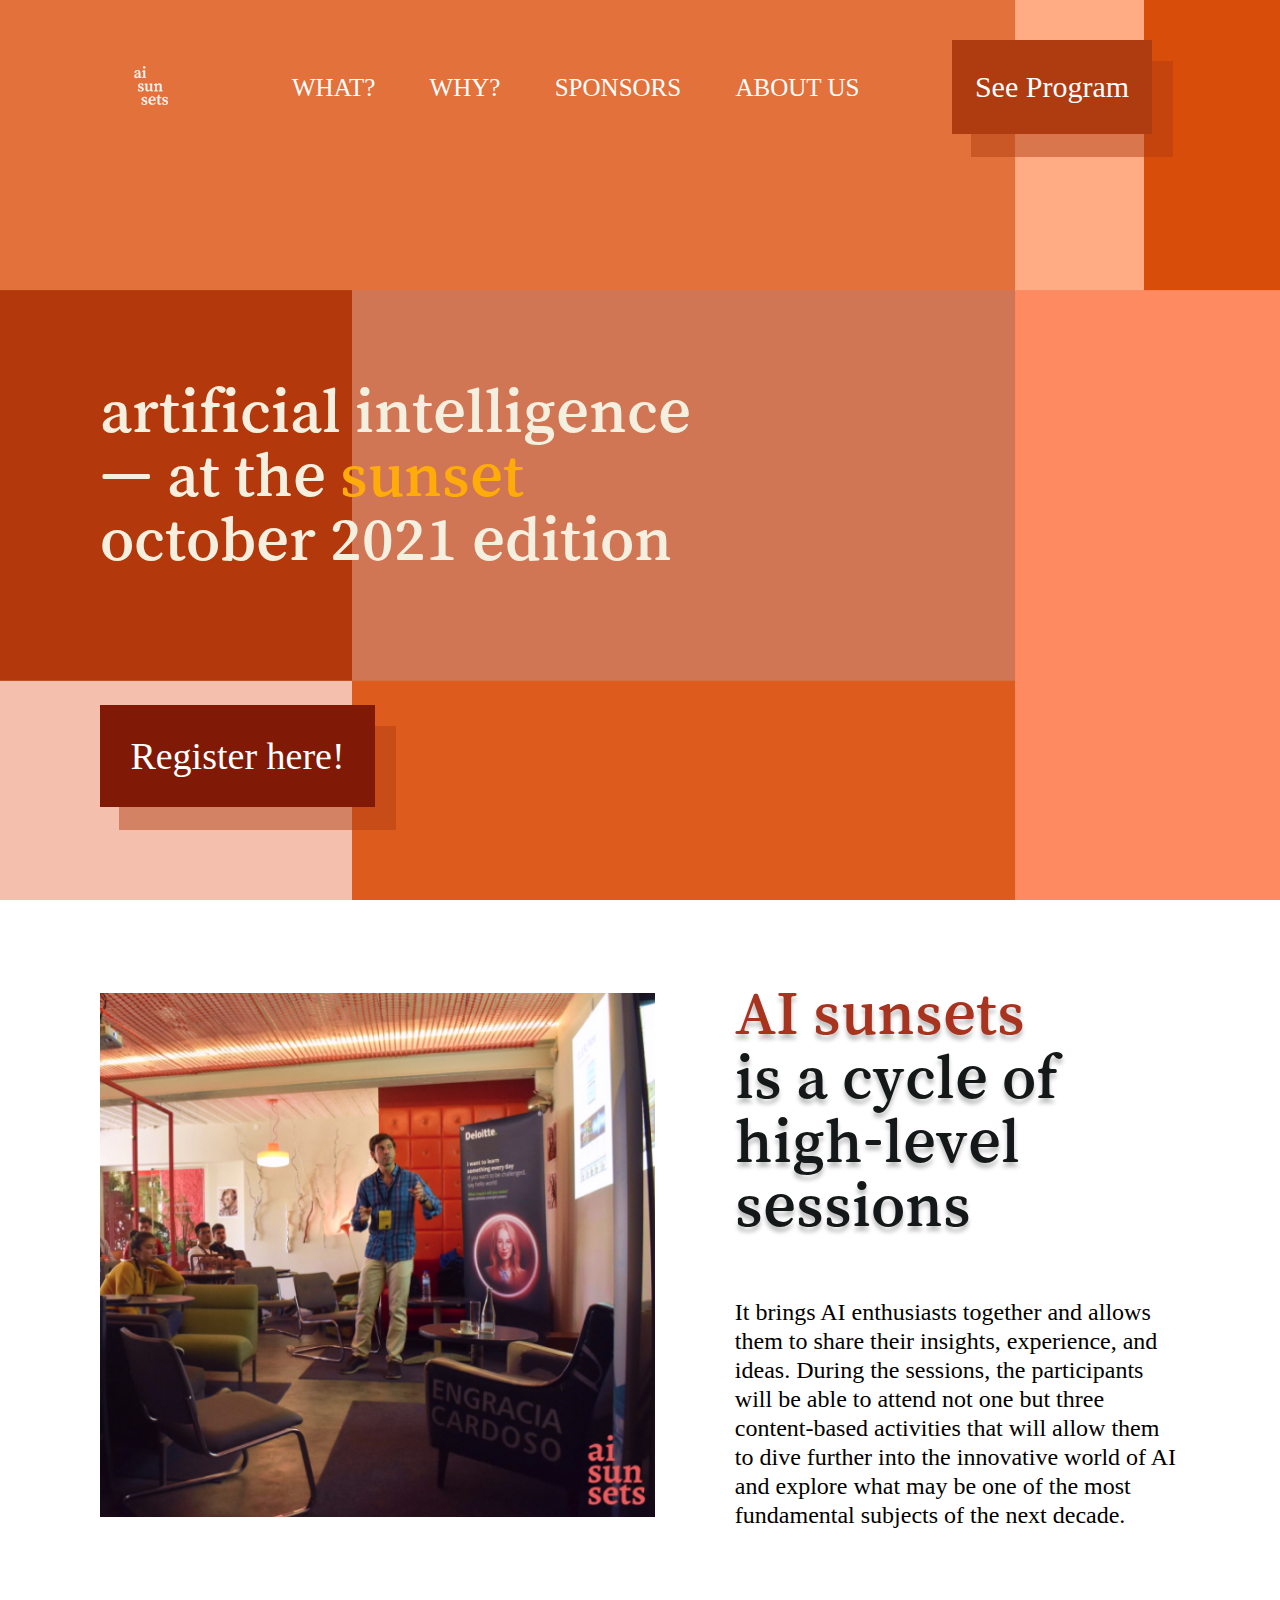
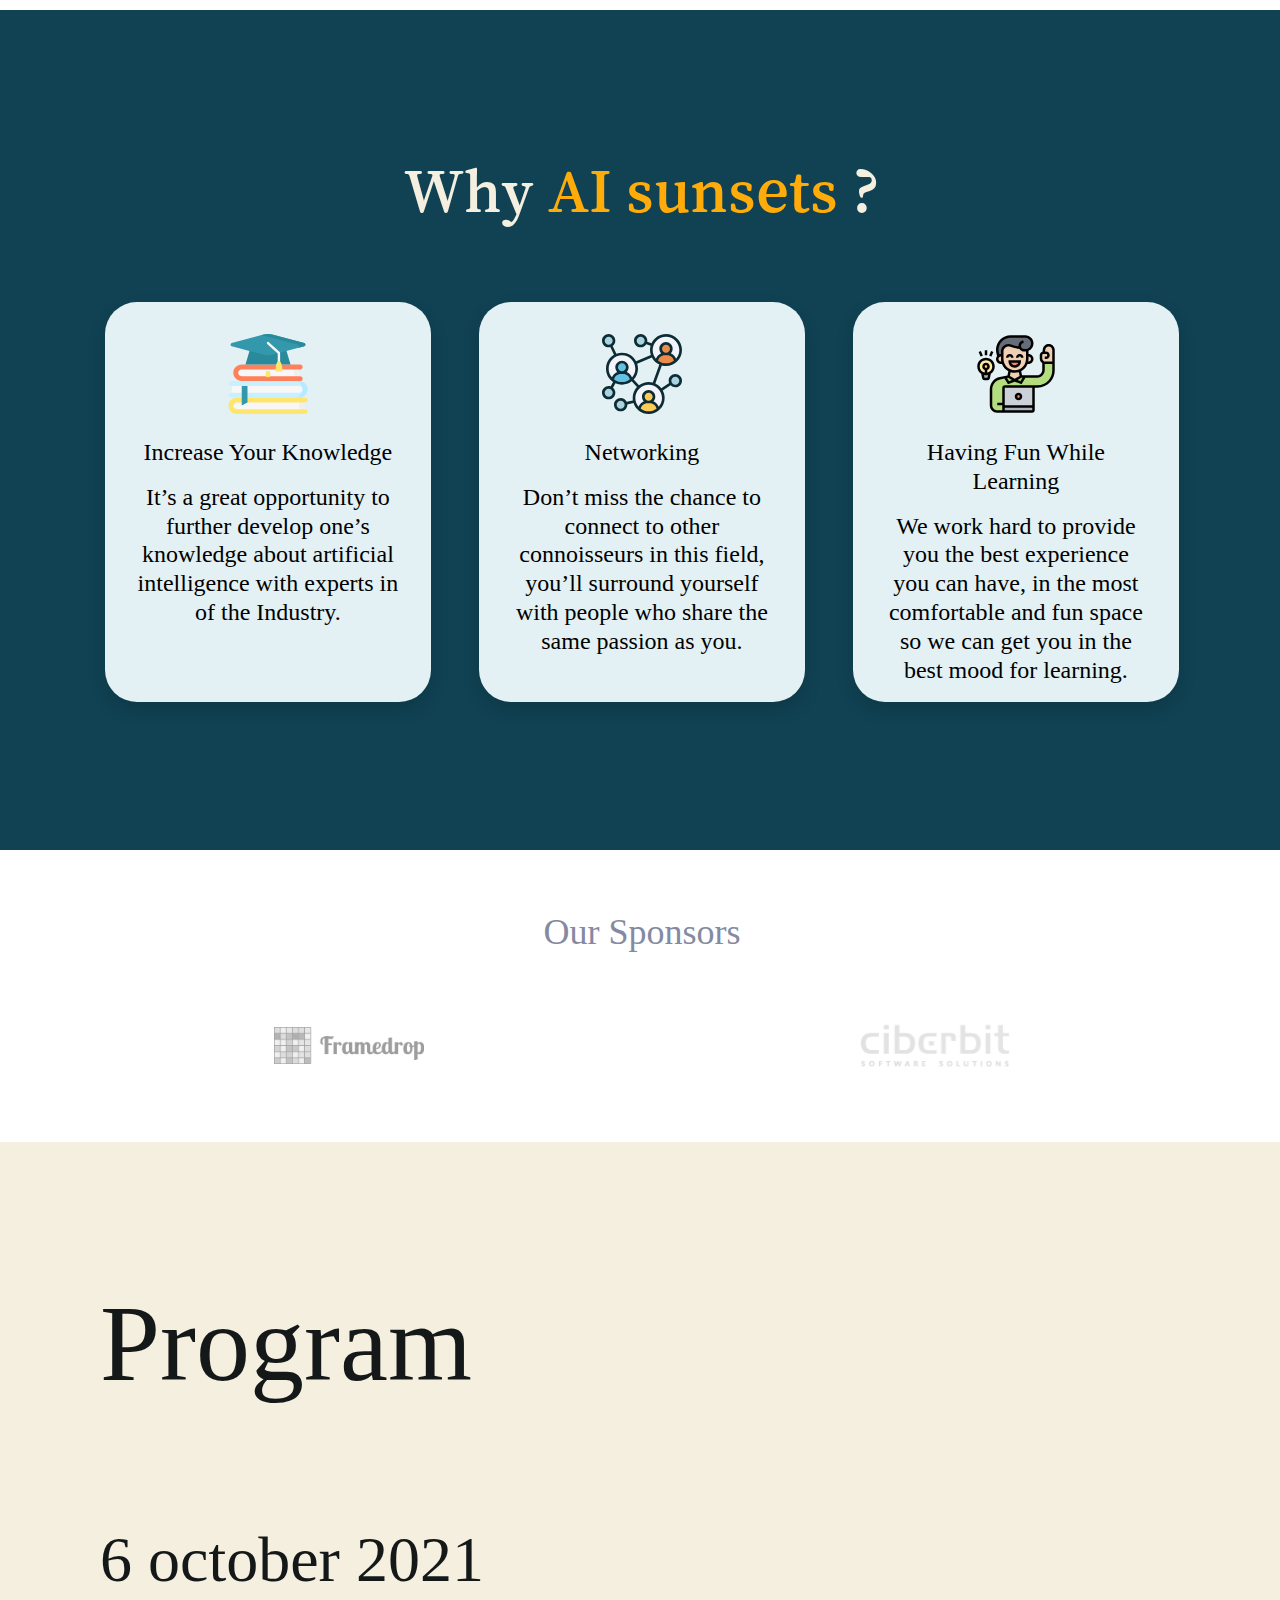
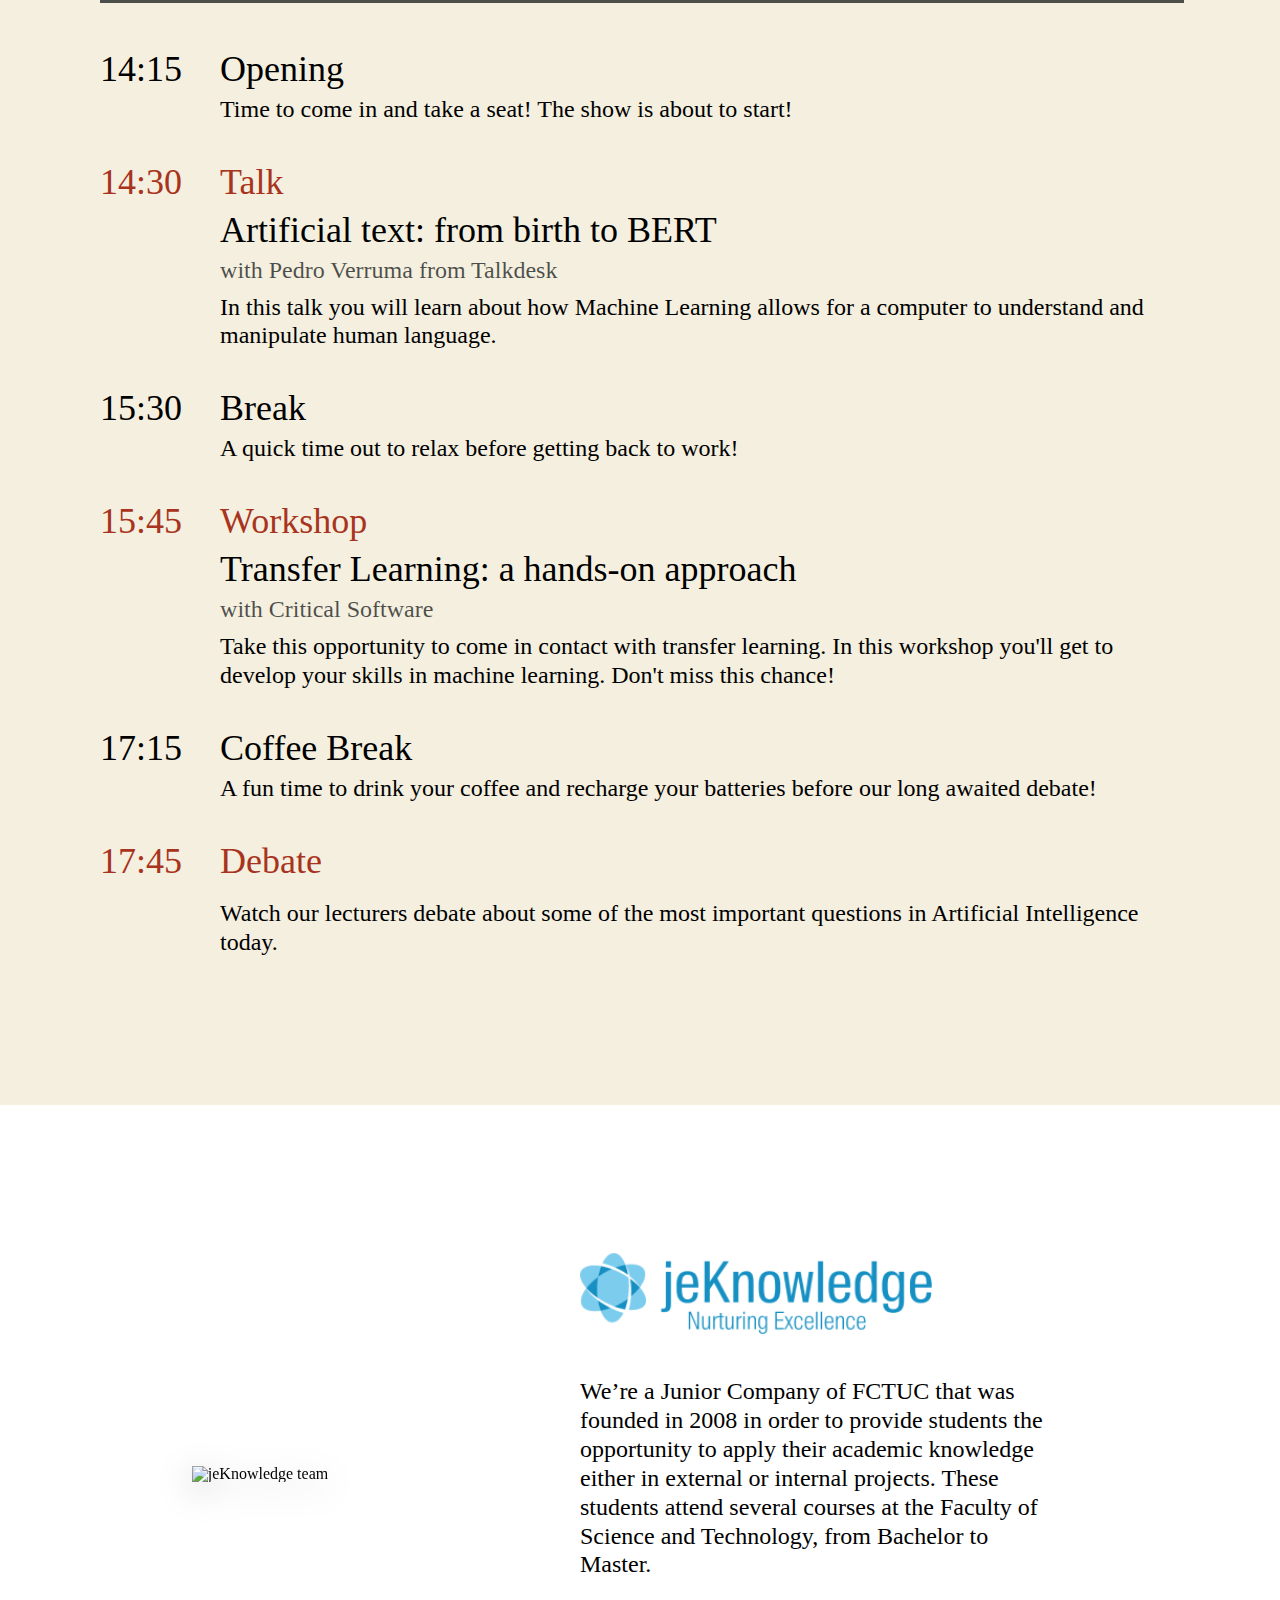
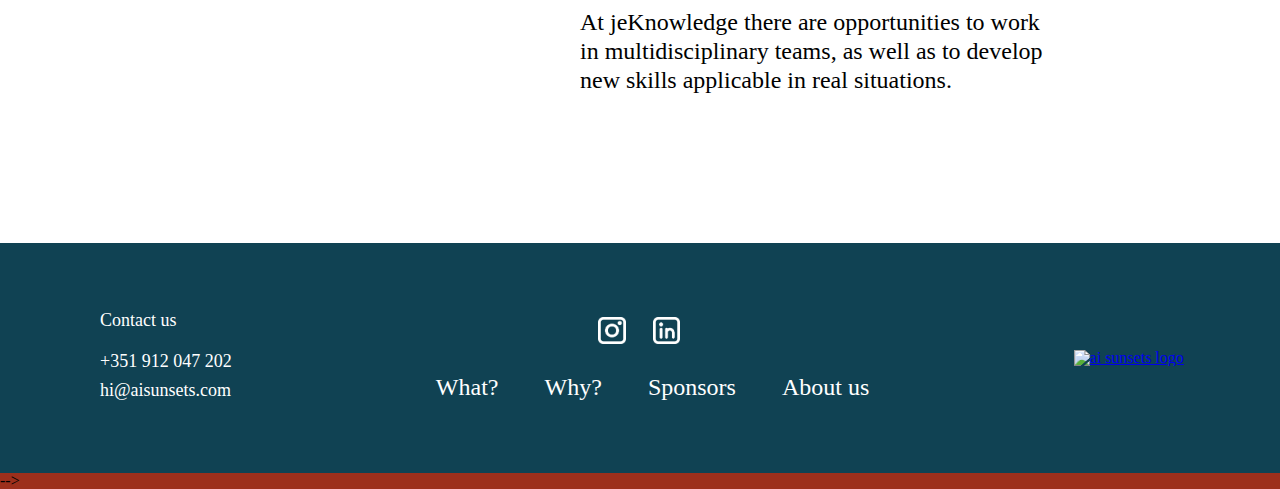
==== commit 1f040ad9: "hero + why + a tentar o what para mobile" ====
--- a/home.html
+++ b/home.html
@@ -82,11 +82,11 @@
       <a href="register.html" id="tickets-button"><span>Register here!</span></a>
     </div>
   </section>
-  <section id="what-section">
+ <!----> <section id="what-section">
     <div class="section-container">
 
       <div class="what-column" id="what-photo-column">
-        <img id="what-photo" src="img/image 12.png" alt="A talk in a past edition.">
+        <img id="what-photo" src="img/what/what.png" alt="A talk in a past edition.">
       </div>
       <div class="what-column" id="what-text-column">
         <h1><span>AI sunsets</span> <br>is a cycle of <br>high-level <br>sessions
@@ -112,7 +112,7 @@
       <div id="cards-container">
 
         <div class="why-card">
-          <img src="assets\Info Cards\education.svg" alt="education" />
+          <img src="img/why/education.svg" alt="education" />
 
           <h2 class="bold-h2">Increase Your Knowledge
           </h2>
@@ -122,14 +122,14 @@
 
         </div>
         <div class="why-card">
-          <img src="assets\Info Cards\networking.svg" alt="networking" />
+          <img src="img/why/networking.svg" alt="networking" />
           <h2 class="bold-h2">Networking
           </h2>
           <h2>Don’t miss the chance to connect to other connoisseurs in this field, you’ll surround yourself with people
             who share the same passion as you.</h2>
         </div>
         <div class="why-card">
-          <img src="assets\Info Cards\learning.svg" alt="learning" />
+          <img src="img/why/learning.svg" alt="learning" />
           <h2 class="bold-h2">Having Fun While Learning
           </h2>
           <h2>We work hard to provide you the best experience you can have, in the most comfortable and fun space so we
@@ -146,12 +146,12 @@
 
       <div id="partners-container">
 
-        <a href="https://www2.deloitte.com/pt/pt.html" target="_blank" class="partner-logo">
-          <img src="assets\images\sponsors\DeloitteNewLogo.jpg" alt="sponsor" />
+        <a href="" target="_blank" class="partner-logo">
+          <img src="img/sponsors/FramedropLong 1.png" alt="sponsor" />
         </a>
         
         <a href="https://redlight.dev/" target="_blank" class="partner-logo">
-          <img src="assets\images\sponsors\redlight.png" alt="sponsor" />
+          <img src="img/sponsors/ciberbitlogo.png" alt="sponsor" />
         </a>
 
 
@@ -268,11 +268,11 @@
     <div class="section-container">
 
       <div class="jek-column" id="jek-photo-column">
-        <img id="jek-photo" src="assets\Photos\Photo02.jpg" alt="jeKnowledge team">
+        <img id="jek-photo" src="img/jek/image 9.png" alt="jeKnowledge team">
       </div>
       <div class="jek-column" id="jek-text-column">
         <a target="_blank" href="https://jeknowledge.pt/">
-          <img id="jek-logo" src="assets\Logotipos\logo-jek.svg" alt="jeKnowledge logo">
+          <img id="jek-logo" src="img/jek/image 10.png" alt="jeKnowledge logo">
 
         </a>
 
@@ -298,15 +298,14 @@
       </div>
       <div id="middle-footer">
         <div id="social-row">
-          <!--<img class="social-logo" src="assets\Logotipos\Twitter.svg" alt="twitter">
-          <img class="social-logo" src="assets\Logotipos\Facebook.svg" alt="facebook">-->
+         
           <a target="_blank" href="https://www.instagram.com/aisunsets/">
-            <img class="social-logo" src="assets\Logotipos\Instagram.svg" alt="instagram">
+            <img class="social-logo" src="img/footer/insta.png" alt="instagram" width="50%" height="auto">
 
           </a>
           <a target="_blank" href="https://www.linkedin.com/company/aisunsets/">
 
-            <img class="social-logo" src="assets\Logotipos\Linkedin.svg" alt="linkedin">
+            <img class="social-logo" src="img/footer/linkedInpng.png" alt="linkedin" width="50%" height="auto">
           </a>
 
         </div>
@@ -329,7 +328,7 @@
     </div>
   </section>
   <h1></h1>
-  <p> </p>
+  <p> </p>-->
 </body>
 <script src="https://code.jquery.com/jquery-3.5.0.js"></script>
 
--- a/main.css
+++ b/main.css
@@ -4,18 +4,13 @@
   font-family: "AlegreyaSans-Regular";
   overflow-x: hidden;
 }
+body {
+  overflow-x: hidden;
+}
 
 @font-face {
-  font-family: "AlegreyaSans-Bold";
-  src: url("../assets/Alegreya_Sans/AlegreyaSans-Bold.ttf") format("truetype");
-  font-display: swap;
-  /* Safari, Android, iOS */
-}
-
-@font-face {
-  font-family: "AlegreyaSans-Regular";
-  src: url("../assets/Alegreya_Sans/AlegreyaSans-Regular.ttf")
-    format("truetype");
+  font-family: "SongMyung-Regular";
+  src: url("../fonts/SongMyung-Regular.ttf") format("truetype");
   font-display: swap;
   /* Safari, Android, iOS */
 }
@@ -27,46 +22,30 @@
   font-display: swap;
 }
 
-@font-face {
-  font-family: "Alegreya-Medium";
-  src: url("../assets/Alegreya/Alegreya-Medium.ttf") format("truetype");
-  /* Safari, Android, iOS */
-  font-display: swap;
-}
-
-@font-face {
-  font-family: "Alegreya-Regular";
-  src: url("../assets/Alegreya/Alegreya-Regular.ttf") format("truetype");
-  font-display: swap;
-  /* Safari, Android, iOS */
-}
-
-@font-face {
-  font-family: "Alegreya-Bold";
-  src: url("../assets/Alegreya/Alegreya-Bold.ttf") format("truetype");
-  /* Safari, Android, iOS */
-  font-display: swap;
-}
-
-@font-face {
-  font-family: "AlegreyaSansSC-Bold";
-  src: url("../assets/Alegreya_Sans_SC/AlegreyaSansSC-Bold.ttf")
-    format("truetype");
-  /* Safari, Android, iOS */
-  font-display: swap;
-}
-
 .section-container {
-  padding: 148px 134px;
+  padding: 148px 100px;
 }
 
 section {
   width: 100.3vw;
 }
 
+#initial-section {
+  background-image: url(img/hero/bg.png);
+  height: 100vh;
+  padding: 0;
+  background-repeat: no-repeat;
+  background-size: 100% calc(100%);
+  /* props para para o terceiro comentário do StackOverflow 
+    eu n sei porque e que isto funciona mas muito fixe */
+  margin: 0;
+  width: 100vw;
+  top: 0;
+}
+
 .nav-base {
   top: 40px;
-  width: 100vw;
+  width: 90vw;
   position: absolute;
   display: flex;
   flex-direction: row;
@@ -80,16 +59,15 @@
   align-items: center;
   justify-content: space-between;
   z-index: 3;
-  width: 100%;
+  width: 250%;
 }
 
 .nav-base .nav-links a {
   font-family: "AlegreyaSans-Bold";
   vertical-align: middle;
-  font-size: 18px;
+  font-size: 25px;
   text-decoration: none;
   color: #ffffff;
-  width: max-content;
 }
 
 .nav-base a:hover {
@@ -166,61 +144,20 @@
   transform: translateX(0%);
   opacity: 1;
 }
-
 #program-button {
-  margin-right: 124px;
-  position: relative;
+  background: #af3b11;
+  display: grid;
+  justify-content: center;
+  align-items: center;
+  vertical-align: middle;
+  padding: 2rem 0rem 2rem 0em;
+  z-index: 2;
+  box-shadow: rgba(175, 59, 17, 0.47) 20px 22px 0px 1px;
   color: #ffffff;
-  font-size: 24px;
+  font-size: 30px;
   text-decoration: none;
   text-align: center;
-  top: 0px;
-  width: 243px;
-  height: 64px;
-  background-color: #c73d25;
-  border-radius: 24px;
-  display: flex;
-  justify-content: center;
-  font-family: "AlegreyaSans-Bold";
-  transition: background 0.5s ease-out;
-  align-items: center;
-  z-index: 1;
-}
-
-#program-button::before {
-  content: "";
-  position: absolute;
-  z-index: 0;
-  width: 240px;
-  height: 64px;
-  top: -2px;
-  left: 0;
-  right: 0px;
-  bottom: 0;
-  border-radius: 26px;
-  padding: 1.5px;
-  background: linear-gradient(45deg, #ffa335, #0e2fdd);
-  -webkit-mask: linear-gradient(#fff 0 0) content-box, linear-gradient(#fff 0 0);
-  -webkit-mask-composite: destination-out;
-  mask-composite: exclude;
-}
-
-#program-button:hover::before {
-  box-shadow: 0px 12px 18px rgba(0, 0, 0, 0.24);
-  padding: 2px;
-  background: #e8d5d1;
-}
-
-#program-button:hover {
-  background-color: #ffa335;
-  box-shadow: 0px 12px 18px rgba(0, 0, 0, 0.24);
-  transition: background 0.5s ease-out;
-}
-
-#program-button-wrapper {
-  display: flex;
-  justify-content: flex-end;
-  width: 100%;
+  width: 200px;
 }
 
 .schedule,
@@ -230,17 +167,6 @@
 
 /* ---------------------------------------------------------------------------------------------SECTION 1-----------------------------------------------------------------*/
 
-#initial-section {
-  height: 100vh;
-  background-image: url("assets/images/background.svg");
-  background-position: right;
-  /* Center the image */
-  background-repeat: no-repeat;
-  /* Do not repeat the image */
-  background-size: cover;
-  /* Resize the background image to cover the entire container */
-}
-
 #initial-section .section-container {
   display: flex;
   padding-top: 0;
@@ -248,13 +174,14 @@
 }
 
 h1 {
-  font-family: "Alegreya-Bold";
+  font-family: "SongMyung-Regular";
   font-size: 64px;
   color: #f4efdf;
 }
 
 h1#hero-text {
-  padding-top: 192px;
+  padding-top: 42vh;
+  padding-bottom: 15vh;
 }
 
 h1#hero-text span {
@@ -262,47 +189,22 @@
 }
 
 #tickets-button {
-  margin-top: 32px;
+  text-decoration: none;
+  font-style: normal;
+  background: #801a06;
+  padding: 2rem 1rem 2rem 1rem;
+  box-shadow: rgba(175, 59, 17, 0.47) 20px 22px 0px 1px;
+  color: #ffffff;
+
+  text-decoration: none;
+  font-weight: 400;
+  z-index: 3;
+  font-size: 38px;
+  text-align: center;
+  display: flex;
+  justify-content: center;
+
   width: 243px;
-  height: 64px;
-  font-size: 24px;
-  background: linear-gradient(94.81deg, #ff8b00 4.26%, #dea45e 114.28%);
-  /* Green */
-  box-shadow: 0px 38px 42px #7c1a09;
-  border-radius: 24px;
-  text-decoration: none;
-  text-align: center;
-  display: flex;
-  justify-content: center;
-  font-family: "AlegreyaSans-Bold";
-  position: relative;
-  -webkit-backface-visibility: hidden;
-  align-items: center;
-}
-
-#tickets-button:after {
-  position: absolute;
-  content: "";
-  top: 0;
-  left: 0;
-  width: 100%;
-  height: 100%;
-  border-radius: 24px;
-  background: linear-gradient(94.81deg, #0276e1 4.26%, #5ed6de 114.28%);
-  transition: opacity 0.5s ease-out;
-  z-index: 1;
-  opacity: 0;
-}
-
-#tickets-button:hover:after {
-  opacity: 1;
-}
-
-#tickets-button span {
-  position: relative;
-  text-align: center;
-  color: #ffffff;
-  z-index: 2;
 }
 
 #break {
@@ -322,7 +224,7 @@
   padding-top: 80px;
   padding-bottom: 80px;
   flex-direction: row;
-  justify-content: space-evenly;
+  justify-content: center;
 }
 
 .what-column {
@@ -937,24 +839,56 @@
     font-size: 16px;
   }
   h1#hero-text {
-    padding-top: 97px;
+    padding-top: 45vh;
     font-size: 36px;
+    padding-bottom: 20vh;
   }
   h1 {
     font-size: 48px;
+  }
+
+  #tickets-button {
+    text-decoration: none;
+    font-style: normal;
+    background: #801a06;
+    padding: 1.5rem 0rem 1.5rem 0rem;
+    box-shadow: rgba(175, 59, 17, 0.47) 20px 22px 0px 1px;
+    color: #ffffff;
+
+    text-decoration: none;
+    font-weight: 400;
+    z-index: 3;
+    font-size: 28px;
+    text-align: center;
+    display: flex;
+    justify-content: center;
+
+    line-height: 35px;
+
+    width: 243px;
   }
   /* --------------------------------------SECTION WHAT----------------------------------------------------------------*/
   #what-section .section-container {
     flex-direction: column;
+    max-width: 90%;
   }
   .what-column h2 {
     margin-top: 42px;
     font-size: 18px;
     line-height: 21.8px;
+    max-width: 90%;
+  }
+
+  .what-column img {
+    max-width: 100%;
   }
   /* --------------------------------------SECTION WHY----------------------------------------------------------------*/
   .why-card {
     padding: 34px;
+  }
+
+  #why-section h1 {
+    align-self: center;
   }
   /* --------------------------------------SECTION PROGRAM----------------------------------------------------------------*/
   #schedule-section h4 {
@@ -1015,10 +949,11 @@
 
 @media screen and (max-width: 900px) {
   #initial-section {
-    background-image: url("assets/images/background-mobile.svg");
-    background-color: #ffffff;
+    background-image: url("img/hero/fundomobile.png");
+    /*background-color: #ffffff;
     height: 125vh;
     background-position: bottom right;
     /* Center the image */
-  }
-}
+    overflow-x: hidden;
+  }
+}
--- a/main.css
+++ b/main.css
@@ -4,18 +4,13 @@
   font-family: "AlegreyaSans-Regular";
   overflow-x: hidden;
 }
+body {
+  overflow-x: hidden;
+}
 
 @font-face {
-  font-family: "AlegreyaSans-Bold";
-  src: url("../assets/Alegreya_Sans/AlegreyaSans-Bold.ttf") format("truetype");
-  font-display: swap;
-  /* Safari, Android, iOS */
-}
-
-@font-face {
-  font-family: "AlegreyaSans-Regular";
-  src: url("../assets/Alegreya_Sans/AlegreyaSans-Regular.ttf")
-    format("truetype");
+  font-family: "SongMyung-Regular";
+  src: url("../fonts/SongMyung-Regular.ttf") format("truetype");
   font-display: swap;
   /* Safari, Android, iOS */
 }
@@ -27,46 +22,30 @@
   font-display: swap;
 }
 
-@font-face {
-  font-family: "Alegreya-Medium";
-  src: url("../assets/Alegreya/Alegreya-Medium.ttf") format("truetype");
-  /* Safari, Android, iOS */
-  font-display: swap;
-}
-
-@font-face {
-  font-family: "Alegreya-Regular";
-  src: url("../assets/Alegreya/Alegreya-Regular.ttf") format("truetype");
-  font-display: swap;
-  /* Safari, Android, iOS */
-}
-
-@font-face {
-  font-family: "Alegreya-Bold";
-  src: url("../assets/Alegreya/Alegreya-Bold.ttf") format("truetype");
-  /* Safari, Android, iOS */
-  font-display: swap;
-}
-
-@font-face {
-  font-family: "AlegreyaSansSC-Bold";
-  src: url("../assets/Alegreya_Sans_SC/AlegreyaSansSC-Bold.ttf")
-    format("truetype");
-  /* Safari, Android, iOS */
-  font-display: swap;
-}
-
 .section-container {
-  padding: 148px 134px;
+  padding: 148px 100px;
 }
 
 section {
   width: 100.3vw;
 }
 
+#initial-section {
+  background-image: url(img/hero/bg.png);
+  height: 100vh;
+  padding: 0;
+  background-repeat: no-repeat;
+  background-size: 100% calc(100%);
+  /* props para para o terceiro comentário do StackOverflow 
+    eu n sei porque e que isto funciona mas muito fixe */
+  margin: 0;
+  width: 100vw;
+  top: 0;
+}
+
 .nav-base {
   top: 40px;
-  width: 100vw;
+  width: 90vw;
   position: absolute;
   display: flex;
   flex-direction: row;
@@ -80,16 +59,15 @@
   align-items: center;
   justify-content: space-between;
   z-index: 3;
-  width: 100%;
+  width: 250%;
 }
 
 .nav-base .nav-links a {
   font-family: "AlegreyaSans-Bold";
   vertical-align: middle;
-  font-size: 18px;
+  font-size: 25px;
   text-decoration: none;
   color: #ffffff;
-  width: max-content;
 }
 
 .nav-base a:hover {
@@ -166,61 +144,20 @@
   transform: translateX(0%);
   opacity: 1;
 }
-
 #program-button {
-  margin-right: 124px;
-  position: relative;
+  background: #af3b11;
+  display: grid;
+  justify-content: center;
+  align-items: center;
+  vertical-align: middle;
+  padding: 2rem 0rem 2rem 0em;
+  z-index: 2;
+  box-shadow: rgba(175, 59, 17, 0.47) 20px 22px 0px 1px;
   color: #ffffff;
-  font-size: 24px;
+  font-size: 30px;
   text-decoration: none;
   text-align: center;
-  top: 0px;
-  width: 243px;
-  height: 64px;
-  background-color: #c73d25;
-  border-radius: 24px;
-  display: flex;
-  justify-content: center;
-  font-family: "AlegreyaSans-Bold";
-  transition: background 0.5s ease-out;
-  align-items: center;
-  z-index: 1;
-}
-
-#program-button::before {
-  content: "";
-  position: absolute;
-  z-index: 0;
-  width: 240px;
-  height: 64px;
-  top: -2px;
-  left: 0;
-  right: 0px;
-  bottom: 0;
-  border-radius: 26px;
-  padding: 1.5px;
-  background: linear-gradient(45deg, #ffa335, #0e2fdd);
-  -webkit-mask: linear-gradient(#fff 0 0) content-box, linear-gradient(#fff 0 0);
-  -webkit-mask-composite: destination-out;
-  mask-composite: exclude;
-}
-
-#program-button:hover::before {
-  box-shadow: 0px 12px 18px rgba(0, 0, 0, 0.24);
-  padding: 2px;
-  background: #e8d5d1;
-}
-
-#program-button:hover {
-  background-color: #ffa335;
-  box-shadow: 0px 12px 18px rgba(0, 0, 0, 0.24);
-  transition: background 0.5s ease-out;
-}
-
-#program-button-wrapper {
-  display: flex;
-  justify-content: flex-end;
-  width: 100%;
+  width: 200px;
 }
 
 .schedule,
@@ -230,17 +167,6 @@
 
 /* ---------------------------------------------------------------------------------------------SECTION 1-----------------------------------------------------------------*/
 
-#initial-section {
-  height: 100vh;
-  background-image: url("assets/images/background.svg");
-  background-position: right;
-  /* Center the image */
-  background-repeat: no-repeat;
-  /* Do not repeat the image */
-  background-size: cover;
-  /* Resize the background image to cover the entire container */
-}
-
 #initial-section .section-container {
   display: flex;
   padding-top: 0;
@@ -248,13 +174,14 @@
 }
 
 h1 {
-  font-family: "Alegreya-Bold";
+  font-family: "SongMyung-Regular";
   font-size: 64px;
   color: #f4efdf;
 }
 
 h1#hero-text {
-  padding-top: 192px;
+  padding-top: 42vh;
+  padding-bottom: 15vh;
 }
 
 h1#hero-text span {
@@ -262,47 +189,22 @@
 }
 
 #tickets-button {
-  margin-top: 32px;
+  text-decoration: none;
+  font-style: normal;
+  background: #801a06;
+  padding: 2rem 1rem 2rem 1rem;
+  box-shadow: rgba(175, 59, 17, 0.47) 20px 22px 0px 1px;
+  color: #ffffff;
+
+  text-decoration: none;
+  font-weight: 400;
+  z-index: 3;
+  font-size: 38px;
+  text-align: center;
+  display: flex;
+  justify-content: center;
+
   width: 243px;
-  height: 64px;
-  font-size: 24px;
-  background: linear-gradient(94.81deg, #ff8b00 4.26%, #dea45e 114.28%);
-  /* Green */
-  box-shadow: 0px 38px 42px #7c1a09;
-  border-radius: 24px;
-  text-decoration: none;
-  text-align: center;
-  display: flex;
-  justify-content: center;
-  font-family: "AlegreyaSans-Bold";
-  position: relative;
-  -webkit-backface-visibility: hidden;
-  align-items: center;
-}
-
-#tickets-button:after {
-  position: absolute;
-  content: "";
-  top: 0;
-  left: 0;
-  width: 100%;
-  height: 100%;
-  border-radius: 24px;
-  background: linear-gradient(94.81deg, #0276e1 4.26%, #5ed6de 114.28%);
-  transition: opacity 0.5s ease-out;
-  z-index: 1;
-  opacity: 0;
-}
-
-#tickets-button:hover:after {
-  opacity: 1;
-}
-
-#tickets-button span {
-  position: relative;
-  text-align: center;
-  color: #ffffff;
-  z-index: 2;
 }
 
 #break {
@@ -322,7 +224,7 @@
   padding-top: 80px;
   padding-bottom: 80px;
   flex-direction: row;
-  justify-content: space-evenly;
+  justify-content: center;
 }
 
 .what-column {
@@ -937,24 +839,56 @@
     font-size: 16px;
   }
   h1#hero-text {
-    padding-top: 97px;
+    padding-top: 45vh;
     font-size: 36px;
+    padding-bottom: 20vh;
   }
   h1 {
     font-size: 48px;
+  }
+
+  #tickets-button {
+    text-decoration: none;
+    font-style: normal;
+    background: #801a06;
+    padding: 1.5rem 0rem 1.5rem 0rem;
+    box-shadow: rgba(175, 59, 17, 0.47) 20px 22px 0px 1px;
+    color: #ffffff;
+
+    text-decoration: none;
+    font-weight: 400;
+    z-index: 3;
+    font-size: 28px;
+    text-align: center;
+    display: flex;
+    justify-content: center;
+
+    line-height: 35px;
+
+    width: 243px;
   }
   /* --------------------------------------SECTION WHAT----------------------------------------------------------------*/
   #what-section .section-container {
     flex-direction: column;
+    max-width: 90%;
   }
   .what-column h2 {
     margin-top: 42px;
     font-size: 18px;
     line-height: 21.8px;
+    max-width: 90%;
+  }
+
+  .what-column img {
+    max-width: 100%;
   }
   /* --------------------------------------SECTION WHY----------------------------------------------------------------*/
   .why-card {
     padding: 34px;
+  }
+
+  #why-section h1 {
+    align-self: center;
   }
   /* --------------------------------------SECTION PROGRAM----------------------------------------------------------------*/
   #schedule-section h4 {
@@ -1015,10 +949,11 @@
 
 @media screen and (max-width: 900px) {
   #initial-section {
-    background-image: url("assets/images/background-mobile.svg");
-    background-color: #ffffff;
+    background-image: url("img/hero/fundomobile.png");
+    /*background-color: #ffffff;
     height: 125vh;
     background-position: bottom right;
     /* Center the image */
-  }
-}
+    overflow-x: hidden;
+  }
+}
